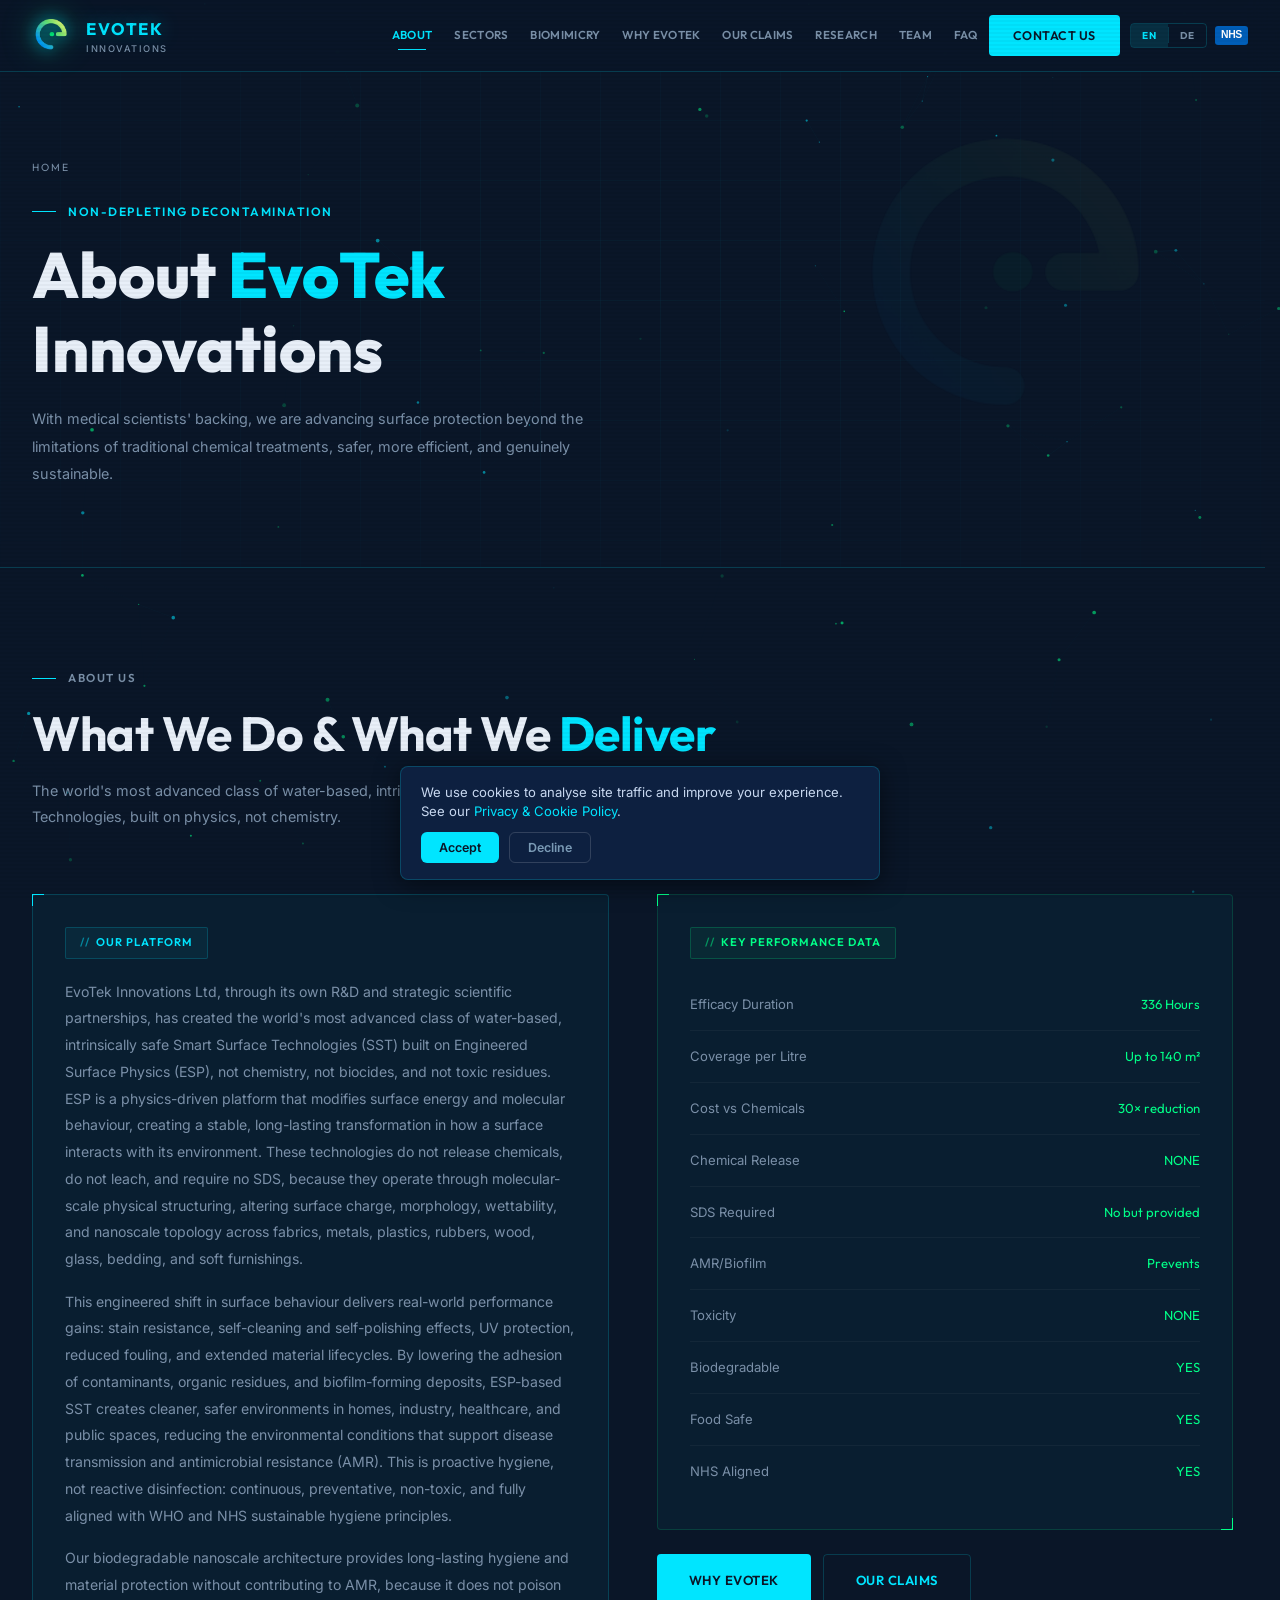
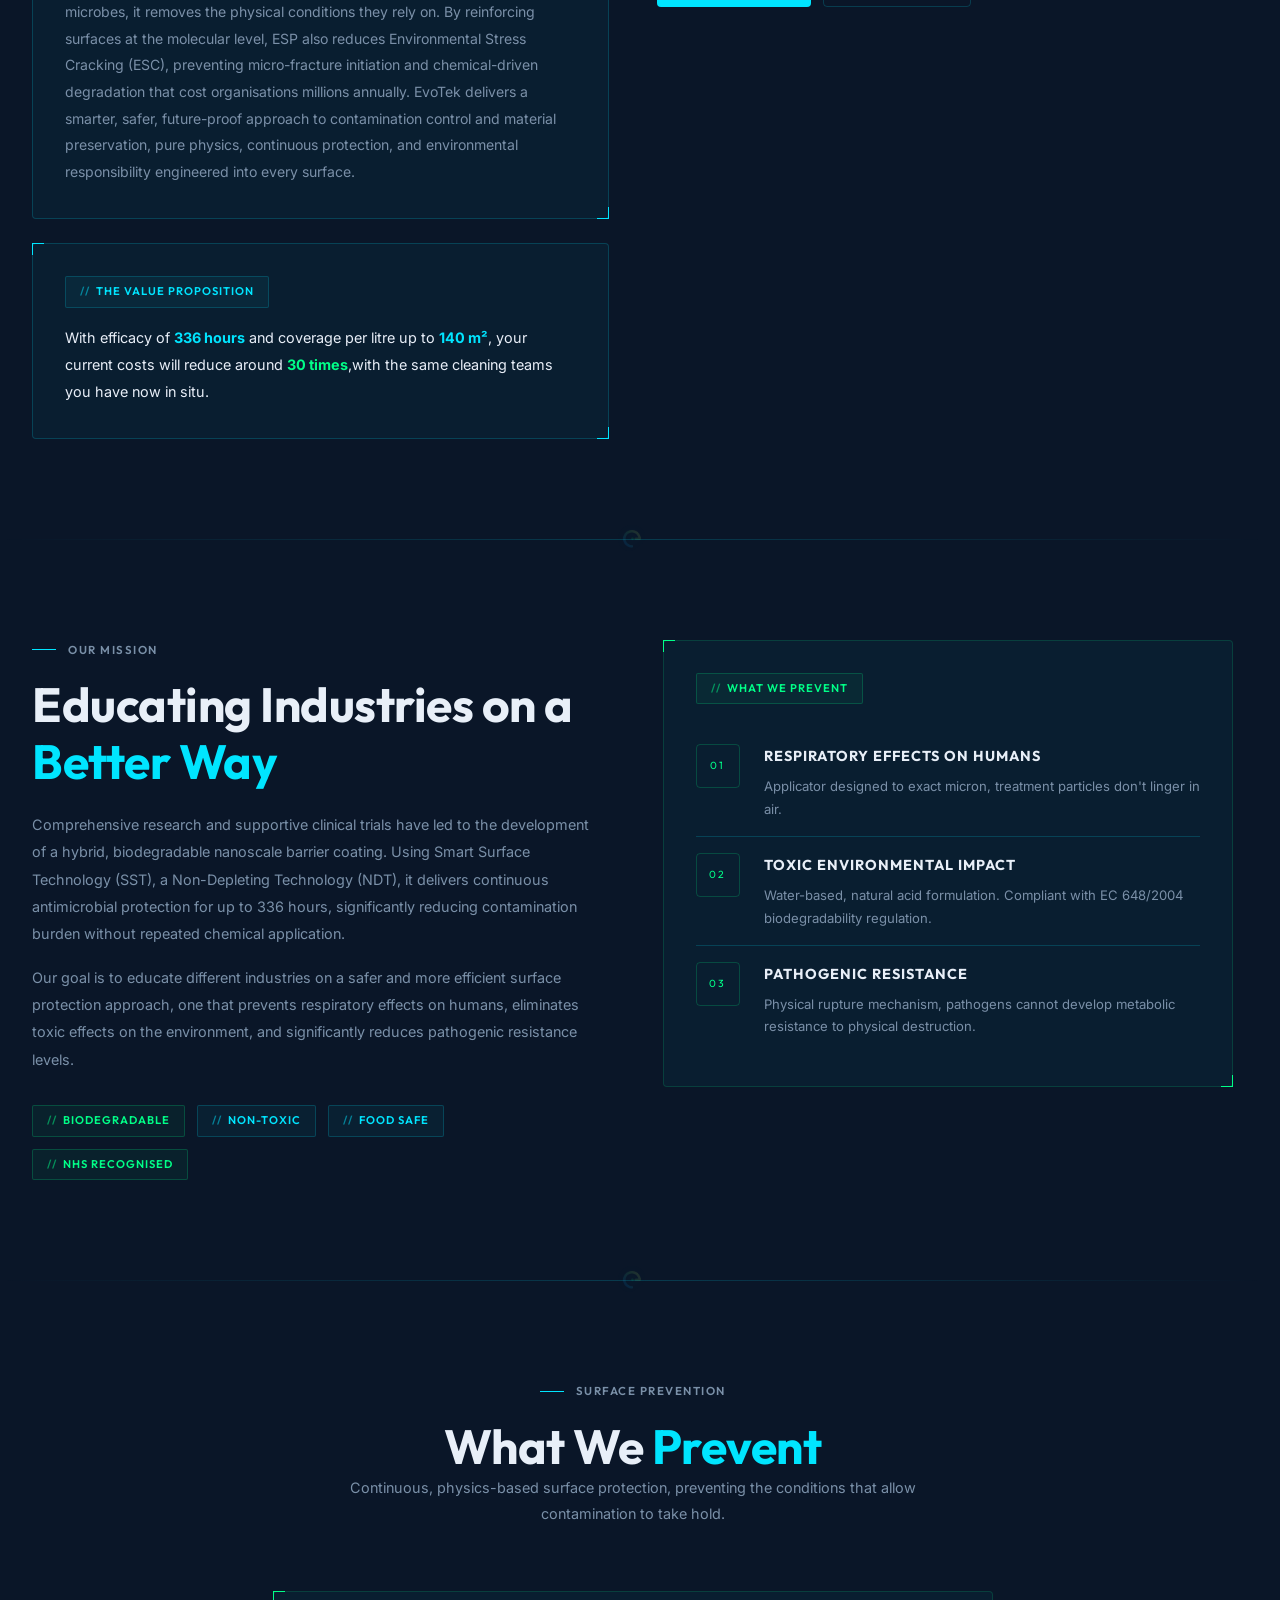
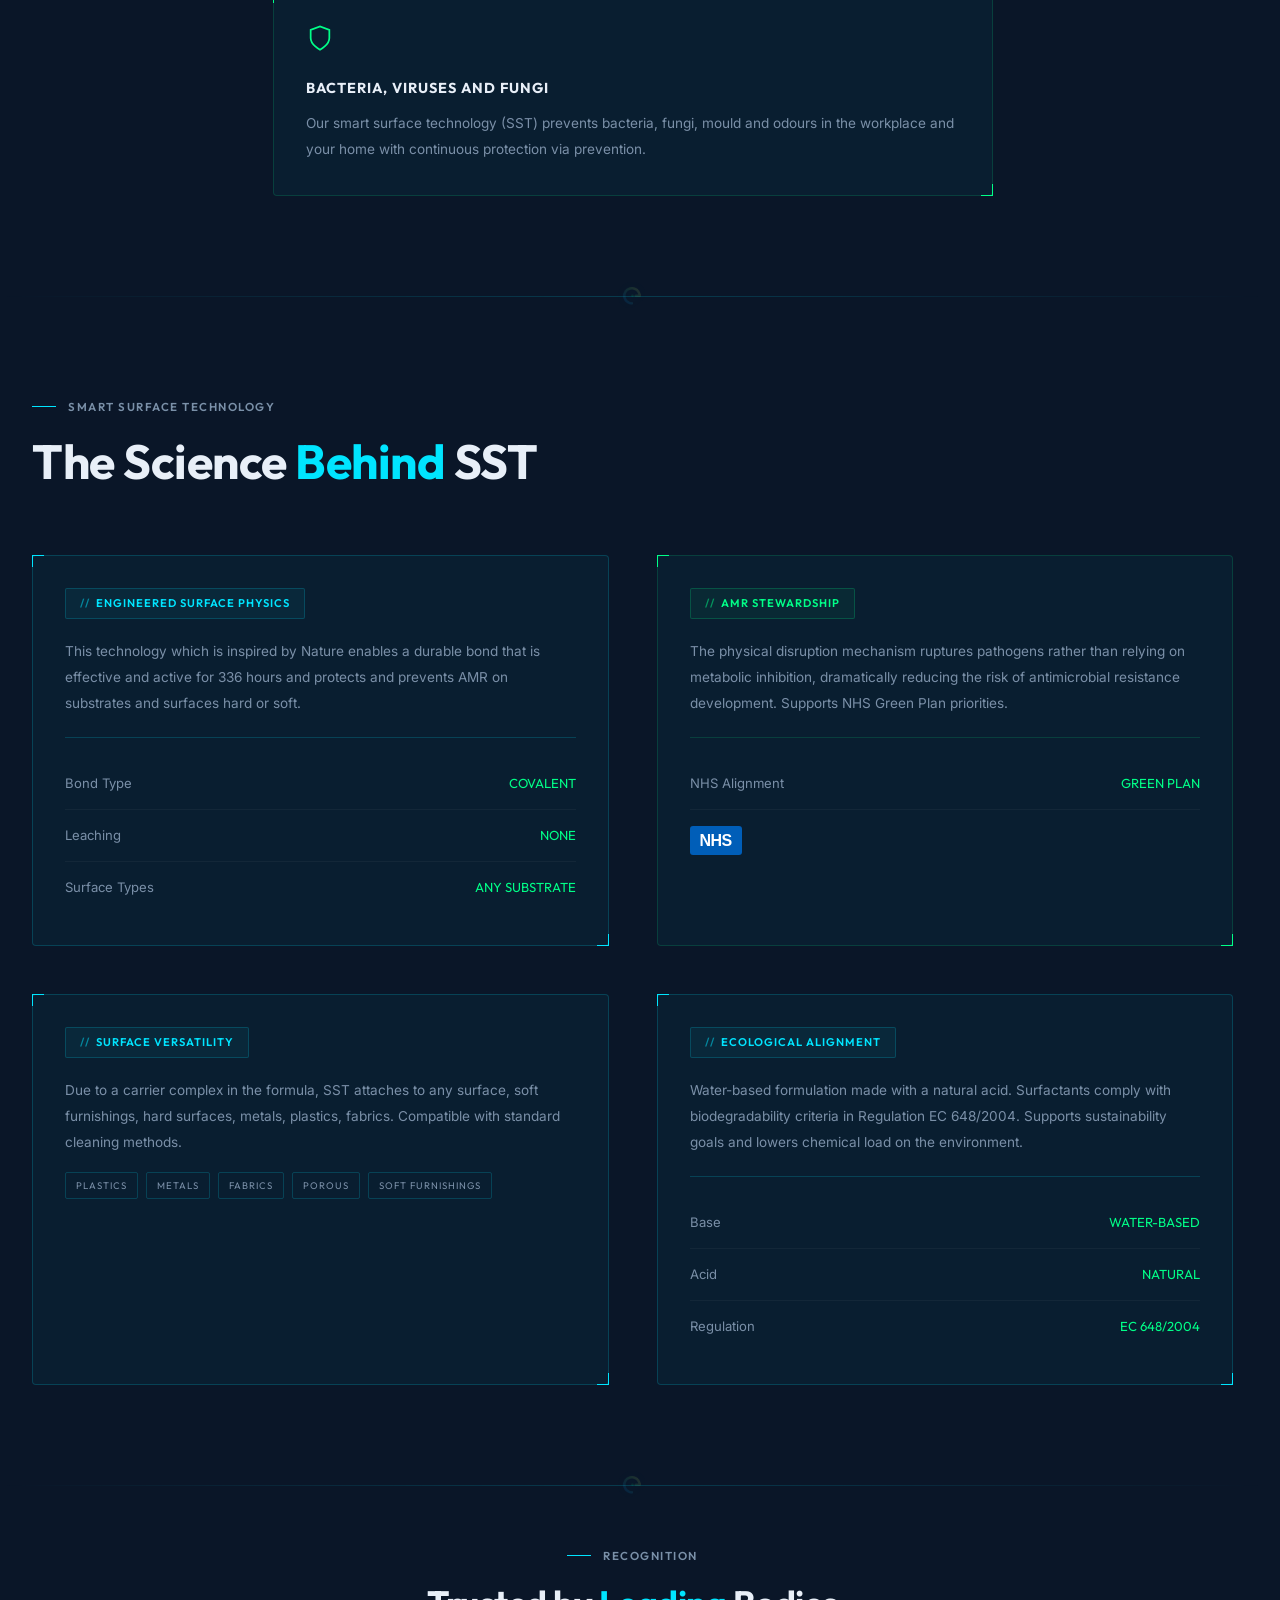
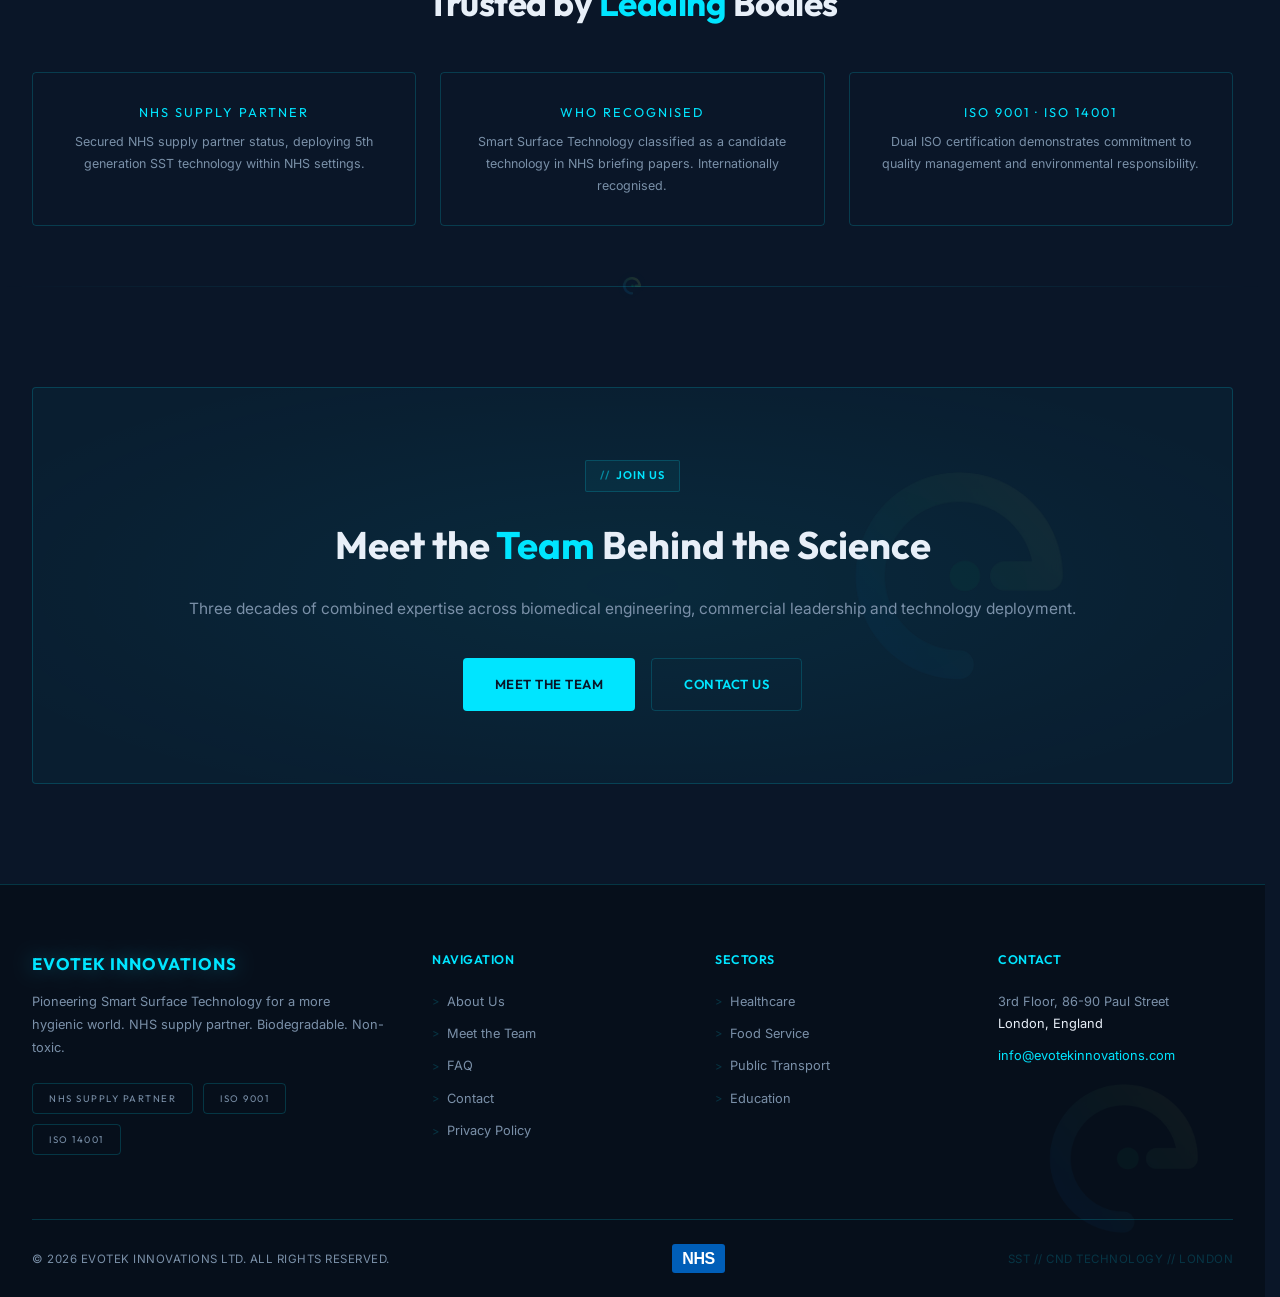
==== about.html @ d338be7d "seo: update all canonical and hreflang URLs from .co.uk to .com" ====
﻿<!DOCTYPE html>
<html lang="en">
<head>
  <meta charset="UTF-8"/>
  <meta name="viewport" content="width=device-width, initial-scale=1.0"/>
  <title>About | EvoTek Innovations | Smart Surface Technology</title>
  <meta name="description" content="Learn how EvoTek Innovations is advancing surface protection beyond conventional chemical treatments with biodegradable nanoscale barrier coatings and Smart Surface Technology."/>
  <link rel="stylesheet" href="css/style.css"/>
  <link rel="canonical" href="https://www.evotekinnovations.com/about.html"/>
  <meta property="og:type" content="website"/>
  <meta property="og:site_name" content="EvoTek Innovations"/>
  <meta property="og:title" content="About | EvoTek Innovations | Smart Surface Technology"/>
  <meta property="og:description" content="EvoTek Innovations advances surface protection with biodegradable nanoscale barrier coatings. Smart Surface Technology trusted by NHS. Based in London."/>
  <meta property="og:url" content="https://www.evotekinnovations.com/about.html"/>
  <meta property="og:image" content="https://www.evotekinnovations.com/images/EVO2.png"/>
  <meta name="twitter:card" content="summary_large_image"/>
  <meta name="twitter:title" content="About | EvoTek Innovations | Smart Surface Technology"/>
  <meta name="twitter:description" content="EvoTek Innovations advances surface protection with biodegradable nanoscale barrier coatings. Smart Surface Technology trusted by NHS. Based in London."/>
  <meta name="twitter:image" content="https://www.evotekinnovations.com/images/EVO2.png"/>
  <link rel="alternate" hreflang="en" href="https://www.evotekinnovations.com/about.html"/>
  <link rel="alternate" hreflang="de" href="https://www.evotekinnovations.com/about.html?lang=de"/>
  <link rel="alternate" hreflang="x-default" href="https://www.evotekinnovations.com/about.html"/>
</head>
<body>

<nav aria-label="Main navigation">
  <div class="nav-inner">
    <a href="index.html" class="nav-logo">
      <img src="images/EVO2.png" alt="EvoTek Logo" class="nav-logo-img"/>
      <div>
        <span class="nav-logo-name">EVOTEK</span>
        <span class="nav-logo-sub">INNOVATIONS</span>
      </div>
    </a>
    <div class="nav-links">
      <a href="about.html" class="nav-link" data-i18n="nav.about">ABOUT</a>
      <a href="sectors.html" class="nav-link" data-i18n="nav.sectors">SECTORS</a>
      <a href="biomimicry.html" class="nav-link" data-i18n="nav.biomimicry">BIOMIMICRY</a>
      <a href="why-evotek.html" class="nav-link" data-i18n="nav.why">WHY EVOTEK</a>
      <a href="claims.html" class="nav-link" data-i18n="nav.claims">OUR CLAIMS</a>
      <a href="research.html" class="nav-link">RESEARCH</a>
      <a href="team.html" class="nav-link" data-i18n="nav.team">TEAM</a>
      <a href="faq.html" class="nav-link" data-i18n="nav.faq">FAQ</a>
      <a href="contact.html" class="nav-cta" data-i18n="nav.contact">CONTACT US</a>
      <div class="lang-switcher" id="lang-switcher">
        <button class="lang-btn active" onclick="setLang('en')" id="btn-en">EN</button>
        <div class="lang-divider"></div>
        <button class="lang-btn" onclick="setLang('de')" id="btn-de">DE</button>
      </div>
            <a href="https://www.england.nhs.uk/" target="_blank" rel="noopener" class="nhs-logo nhs-logo--nav" title="NHS Supply Partner">NHS</a>
    </div>
    <button class="hamburger" id="hamburger" aria-label="Open menu" aria-expanded="false">
      <span></span><span></span><span></span>
    </button>
  </div>
</nav>
<div id="mobile-nav">
  <a href="about.html" data-i18n="nav.about">ABOUT</a>
  <a href="sectors.html" data-i18n="nav.sectors">SECTORS</a>
  <a href="biomimicry.html" data-i18n="nav.biomimicry">BIOMIMICRY</a>
  <a href="why-evotek.html" data-i18n="nav.why">WHY EVOTEK</a>
  <a href="claims.html" data-i18n="nav.claims">OUR CLAIMS</a>
  <a href="research.html">RESEARCH</a>
  <a href="team.html" data-i18n="nav.team.mob">MEET THE TEAM</a>
  <a href="faq.html" data-i18n="nav.faq">FAQ</a>
  <a href="contact.html" class="nav-cta" data-i18n="nav.contact">CONTACT US</a>
  <div class="lang-switcher" style="margin:16px auto 0;justify-content:center;">
    <button class="lang-btn active" onclick="setLang('en')" id="mob-btn-en">EN</button>
    <div class="lang-divider"></div>
    <button class="lang-btn" onclick="setLang('de')" id="mob-btn-de">DE</button>
  </div>
</div>

<!-- PAGE HERO -->
<header class="page-hero">
  <div class="logo-watermark page-hero-watermark"></div>
  <div class="hero-grid-bg"></div>
  <div class="container">
    <a href="index.html" data-i18n="nav.home" style="display:inline-flex;align-items:center;gap:8px;font-family:var(--font-head);font-size:0.65rem;letter-spacing:2px;color:var(--muted);margin-bottom:24px;transition:color 0.2s;" onmouseover="this.style.color='var(--cyan)'" onmouseout="this.style.color='var(--muted)'">
      <svg width="14" height="14" viewBox="0 0 24 24" fill="none" stroke="currentColor" stroke-width="2" stroke-linecap="round" aria-hidden="true"><line x1="19" y1="12" x2="5" y2="12"/><polyline points="12 19 5 12 12 5"/></svg>
      HOME
    </a>
    <div class="page-hero-label" data-i18n="about.hero.label">NON-DEPLETING DECONTAMINATION</div>
    <h1 data-i18n-html="about.hero.h1">About <span class="accent">EvoTek</span><br>Innovations</h1>
    <p class="page-hero-sub" data-i18n="about.hero.sub">With medical scientists' backing, we are advancing surface protection beyond the limitations of traditional chemical treatments — safer, more efficient, and genuinely sustainable.</p>
  </div>
</header>

<!-- WHAT WE DO & WHAT WE DELIVER -->
<section class="section">
  <div class="container">
    <div class="section-header reveal" style="max-width:800px;">
      <div class="section-label" data-i18n="about.sec1.label">ABOUT US</div>
      <h2 class="section-title" data-i18n-html="about.sec1.title">What We Do &amp; What We <span class="accent">Deliver</span></h2>
      <p class="section-sub" data-i18n="about.sec1.sub">The world's most advanced class of water-based, intrinsically safe Smart Surface Technologies — built on physics, not chemistry.</p>
    </div>
    <div class="grid-2" style="gap:48px;align-items:start;">
      <div>
        <div class="hud-card reveal" style="margin-bottom:24px;">
          <div class="chip" style="margin-bottom:20px;" data-i18n="about.platform.chip">OUR PLATFORM</div>
          <p style="font-size:0.88rem;color:var(--muted);line-height:1.9;margin-bottom:16px;" data-i18n="about.platform.p1">EvoTek Innovations Ltd, through its own R&amp;D and strategic scientific partnerships, has created the world's most advanced class of water-based, intrinsically safe Smart Surface Technologies (SST) built on Engineered Surface Physics (ESP) — not chemistry, not biocides, and not toxic residues. ESP is a physics-driven platform that modifies surface energy and molecular behaviour, creating a stable, long-lasting transformation in how a surface interacts with its environment. These technologies do not release chemicals, do not leach, and require no SDS, because they operate through molecular-scale physical structuring, altering surface charge, morphology, wettability, and nanoscale topology across fabrics, metals, plastics, rubbers, wood, glass, bedding, and soft furnishings.</p>
          <p style="font-size:0.88rem;color:var(--muted);line-height:1.9;margin-bottom:16px;" data-i18n="about.platform.p2">This engineered shift in surface behaviour delivers real-world performance gains: stain resistance, self-cleaning and self-polishing effects, UV protection, reduced fouling, and extended material lifecycles. By lowering the adhesion of contaminants, organic residues, and biofilm-forming deposits, ESP-based SST creates cleaner, safer environments in homes, industry, healthcare, and public spaces — reducing the environmental conditions that support disease transmission and antimicrobial resistance (AMR). This is proactive hygiene, not reactive disinfection: continuous, preventative, non-toxic, and fully aligned with WHO and NHS sustainable hygiene principles.</p>
          <p style="font-size:0.88rem;color:var(--muted);line-height:1.9;" data-i18n="about.platform.p3">Our biodegradable nanoscale architecture provides long-lasting hygiene and material protection without contributing to AMR, because it does not poison microbes — it removes the physical conditions they rely on. By reinforcing surfaces at the molecular level, ESP also reduces Environmental Stress Cracking (ESC), preventing micro-fracture initiation and chemical-driven degradation that cost organisations millions annually. EvoTek delivers a smarter, safer, future-proof approach to contamination control and material preservation — pure physics, continuous protection, and environmental responsibility engineered into every surface.</p>
        </div>
        <div class="hud-card reveal" style="background:rgba(0,229,255,0.04);">
          <div class="chip" style="margin-bottom:16px;" data-i18n="about.value.chip">THE VALUE PROPOSITION</div>
          <p style="font-size:0.9rem;color:var(--text);line-height:1.9;" data-i18n-html="about.value.p">With efficacy of <strong style="color:var(--cyan)">336 hours</strong> and coverage per litre up to <strong style="color:var(--cyan)">140 m²</strong>, your current costs will reduce around <strong style="color:var(--green)">30 times</strong> — with the same cleaning teams you have now in situ.</p>
        </div>
      </div>
      <div class="reveal" style="transition-delay:120ms;">
        <div class="hud-card hud-card-green">
          <div class="chip chip-green" style="margin-bottom:20px;" data-i18n="about.kpd.chip">KEY PERFORMANCE DATA</div>
          <div class="data-row"><span class="data-key" data-i18n="about.kpd.dur.k">Efficacy Duration</span><span class="data-val">336 Hours</span></div>
          <div class="data-row"><span class="data-key" data-i18n="about.kpd.cov.k">Coverage per Litre</span><span class="data-val">Up to 140 m²</span></div>
          <div class="data-row"><span class="data-key" data-i18n="about.kpd.cost.k">Cost vs Chemicals</span><span class="data-val">30× reduction</span></div>
          <div class="data-row"><span class="data-key" data-i18n="about.kpd.chrel.k">Chemical Release</span><span class="data-val" style="color:var(--green)" data-i18n="about.kpd.none">NONE</span></div>
          <div class="data-row"><span class="data-key" data-i18n="about.kpd.sds.k">SDS Required</span><span class="data-val" style="color:var(--green)" data-i18n="about.kpd.no">NO</span></div>
          <div class="data-row"><span class="data-key" data-i18n="about.kpd.amr.k">AMR/Biofilm</span><span class="data-val" style="color:var(--green)" data-i18n="about.kpd.zero">Prevents</span></div>
          <div class="data-row"><span class="data-key" data-i18n="about.kpd.tox.k">Toxicity</span><span class="data-val" style="color:var(--green)" data-i18n="about.kpd.none2">NONE</span></div>
          <div class="data-row"><span class="data-key" data-i18n="about.kpd.bio.k">Biodegradable</span><span class="data-val" style="color:var(--green)" data-i18n="about.kpd.yes">YES</span></div>
          <div class="data-row"><span class="data-key" data-i18n="about.kpd.food.k">Food Safe</span><span class="data-val" style="color:var(--green)" data-i18n="about.kpd.yes2">YES</span></div>
          <div class="data-row"><span class="data-key" data-i18n="about.kpd.nhs.k">NHS Aligned</span><span class="data-val" style="color:var(--green)" data-i18n="about.kpd.yes3">YES</span></div>
        </div>
        <div style="display:flex;gap:12px;flex-wrap:wrap;margin-top:24px;">
          <a href="why-evotek.html" class="btn-primary" data-i18n="about.btn.why">WHY EVOTEK</a>
          <a href="claims.html" class="btn-ghost" data-i18n="about.btn.claims">OUR CLAIMS</a>
        </div>
      </div>
    </div>
  </div>
</section>

<div class="sep"></div>

<!-- MISSION -->
<section class="section">
  <div class="container">
    <div class="grid-2" style="gap:60px;align-items:start;">
      <div class="reveal">
        <div class="section-label" data-i18n="about.sec2.label">OUR MISSION</div>
        <h2 class="section-title" data-i18n-html="about.sec2.title">Educating Industries on a <span class="accent">Better Way</span></h2>
        <p style="font-size:0.9rem;color:var(--muted);line-height:1.9;margin-top:20px;" data-i18n="about.mission.p1">Comprehensive research and supportive clinical trials have led to the development of a hybrid, biodegradable nanoscale barrier coating. Using Smart Surface Technology (SST) — a Non-Depleting Technology (NDT) — it delivers continuous antimicrobial protection for up to 336 hours, significantly reducing contamination burden without repeated chemical application.</p>
        <p style="font-size:0.9rem;color:var(--muted);line-height:1.9;margin-top:16px;" data-i18n="about.mission.p2">Our goal is to educate different industries on a safer and more efficient surface protection approach — one that prevents respiratory effects on humans, eliminates toxic effects on the environment, and significantly reduces pathogenic resistance levels.</p>
        <div style="display:flex;gap:12px;flex-wrap:wrap;margin-top:32px;">
          <span class="chip chip-green" data-i18n="about.chip.biodeg">BIODEGRADABLE</span>
          <span class="chip" data-i18n="about.chip.nontox">NON-TOXIC</span>
          <span class="chip" data-i18n="about.chip.foodsafe">FOOD SAFE</span>
          <span class="chip chip-green" data-i18n="about.chip.nhs">NHS RECOGNISED</span>
        </div>
      </div>
      <div class="reveal" style="transition-delay:120ms">
        <div class="hud-card hud-card-green">
          <div class="chip chip-green" style="margin-bottom:24px;" data-i18n="about.prevent.chip">WHAT WE PREVENT</div>
          <div class="step-line" style="padding:16px 0;">
            <div class="step-num" style="border-color:rgba(0,255,136,0.2);color:var(--green);">01</div>
            <div class="step-content">
              <h3 data-i18n="about.prevent.s1.h">RESPIRATORY EFFECTS ON HUMANS</h3>
              <p data-i18n="about.prevent.s1.p">Applicator designed to exact micron — treatment particles don't linger in air.</p>
            </div>
          </div>
          <div class="step-line" style="padding:16px 0;">
            <div class="step-num" style="border-color:rgba(0,255,136,0.2);color:var(--green);">02</div>
            <div class="step-content">
              <h3 data-i18n="about.prevent.s2.h">TOXIC ENVIRONMENTAL IMPACT</h3>
              <p data-i18n="about.prevent.s2.p">Water-based, natural acid formulation. Compliant with EC 648/2004 biodegradability regulation.</p>
            </div>
          </div>
          <div class="step-line" style="padding:16px 0;border-bottom:none;">
            <div class="step-num" style="border-color:rgba(0,255,136,0.2);color:var(--green);">03</div>
            <div class="step-content">
              <h3 data-i18n="about.prevent.s3.h">PATHOGENIC RESISTANCE</h3>
              <p data-i18n="about.prevent.s3.p">Physical rupture mechanism — pathogens cannot develop metabolic resistance to physical destruction.</p>
            </div>
          </div>
        </div>
      </div>
    </div>
  </div>
</section>

<div class="sep"></div>

<!-- TARGET PATHOGENS -->
<section class="section">
  <div class="container">
    <div class="section-header reveal" style="text-align:center;max-width:600px;margin:0 auto 64px;">
      <div class="section-label" style="justify-content:center;" data-i18n="about.sec3.label">SURFACE PREVENTION</div>
      <h2 class="section-title" data-i18n-html="about.sec3.title">What We <span class="accent">Prevent</span></h2>
      <p class="section-sub" style="margin:0 auto;" data-i18n="about.sec3.sub">Continuous, physics-based surface protection — preventing the conditions that allow contamination to take hold.</p>
    </div>
    <div style="max-width:720px;margin:0 auto;">
      <div class="hud-card hud-card-green reveal">
        <svg width="28" height="28" viewBox="0 0 24 24" fill="none" stroke="var(--green)" stroke-width="1.5" stroke-linecap="round" aria-hidden="true" style="margin-bottom:16px;"><path d="M12 22s8-4 8-10V5l-8-3-8 3v7c0 6 8 10 8 10z"/></svg>
        <h3 style="font-family:var(--font-head);font-size:0.9rem;letter-spacing:1px;color:var(--text);margin-bottom:10px;">BACTERIA, VIRUSES AND FUNGI</h3>
        <p style="font-size:0.85rem;color:var(--muted);line-height:1.9;">Our smart surface technology (SST) prevents bacteria, fungi, mould and odours in the workplace and your home with continuous protection via prevention.</p>
      </div>
    </div>
  </div>
</section>

<div class="sep"></div>

<!-- TECHNOLOGY DETAIL -->
<section class="section">
  <div class="container">
    <div class="section-header reveal">
      <div class="section-label" data-i18n="about.sec4.label">SMART SURFACE TECHNOLOGY</div>
      <h2 class="section-title" data-i18n-html="about.sec4.title">The Science <span class="accent">Behind</span> SST</h2>
    </div>
    <div class="grid-2" style="gap:48px;">
      <div class="hud-card reveal">
        <div class="chip" style="margin-bottom:20px;" data-i18n="about.organo.chip">ENGINEERED SURFACE PHYSICS</div>
        <p style="font-size:0.85rem;color:var(--muted);line-height:1.9;" data-i18n="about.organo.p">This technology which is inspired by Nature enables a durable bond that is effective and active for 336 hours and protects and prevents AMR on substrates and surfaces hard or soft.</p>
        <div style="margin-top:20px;padding-top:20px;border-top:1px solid var(--border);">
          <div class="data-row"><span class="data-key" data-i18n="about.organo.bond.k">Bond Type</span><span class="data-val" data-i18n="about.organo.bond.v">COVALENT</span></div>
          <div class="data-row"><span class="data-key" data-i18n="about.organo.leach.k">Leaching</span><span class="data-val" data-i18n="about.organo.leach.v">NONE</span></div>
          <div class="data-row"><span class="data-key" data-i18n="about.organo.surf.k">Surface Types</span><span class="data-val" data-i18n="about.organo.surf.v">ANY SUBSTRATE</span></div>
        </div>
      </div>
      <div class="hud-card hud-card-green reveal" style="transition-delay:80ms">
        <div class="chip chip-green" style="margin-bottom:20px;" data-i18n="about.amr.chip">AMR STEWARDSHIP</div>
        <p style="font-size:0.85rem;color:var(--muted);line-height:1.9;" data-i18n="about.amr.p">The physical disruption mechanism ruptures pathogens rather than relying on metabolic inhibition — dramatically reducing the risk of antimicrobial resistance development. Supports NHS Green Plan priorities.</p>
        <div style="margin-top:20px;padding-top:20px;border-top:1px solid rgba(0,255,136,0.15);">
          <div class="data-row"><span class="data-key" data-i18n="about.amr.nhs.k">NHS Alignment</span><span class="data-val" style="color:var(--green)" data-i18n="about.amr.nhs.v">GREEN PLAN</span></div>
          <div style="margin-top:16px;">
            <a href="https://www.england.nhs.uk/" target="_blank" rel="noopener" class="nhs-logo" title="NHS Supply Partner">NHS</a>
          </div>
        </div>
      </div>
      <div class="hud-card reveal" style="transition-delay:160ms">
        <div class="chip" style="margin-bottom:20px;" data-i18n="about.versit.chip">SURFACE VERSATILITY</div>
        <p style="font-size:0.85rem;color:var(--muted);line-height:1.9;" data-i18n="about.versit.p">Due to a carrier complex in the formula, SST attaches to any surface — soft furnishings, hard surfaces, metals, plastics, fabrics. Compatible with standard cleaning methods.</p>
        <div style="display:flex;flex-wrap:wrap;gap:8px;margin-top:16px;">
          <span style="font-family:var(--font-head);font-size:0.6rem;letter-spacing:1px;color:var(--muted);border:1px solid var(--border);padding:4px 10px;border-radius:2px;" data-i18n="about.versit.t1">PLASTICS</span>
          <span style="font-family:var(--font-head);font-size:0.6rem;letter-spacing:1px;color:var(--muted);border:1px solid var(--border);padding:4px 10px;border-radius:2px;" data-i18n="about.versit.t2">METALS</span>
          <span style="font-family:var(--font-head);font-size:0.6rem;letter-spacing:1px;color:var(--muted);border:1px solid var(--border);padding:4px 10px;border-radius:2px;" data-i18n="about.versit.t3">FABRICS</span>
          <span style="font-family:var(--font-head);font-size:0.6rem;letter-spacing:1px;color:var(--muted);border:1px solid var(--border);padding:4px 10px;border-radius:2px;" data-i18n="about.versit.t4">POROUS</span>
          <span style="font-family:var(--font-head);font-size:0.6rem;letter-spacing:1px;color:var(--muted);border:1px solid var(--border);padding:4px 10px;border-radius:2px;" data-i18n="about.versit.t5">SOFT FURNISHINGS</span>
        </div>
      </div>
      <div class="hud-card reveal" style="transition-delay:240ms">
        <div class="chip" style="margin-bottom:20px;" data-i18n="about.eco.chip">ECOLOGICAL ALIGNMENT</div>
        <p style="font-size:0.85rem;color:var(--muted);line-height:1.9;" data-i18n="about.eco.p">Water-based formulation made with a natural acid. Surfactants comply with biodegradability criteria in Regulation EC 648/2004. Supports sustainability goals and lowers chemical load on the environment.</p>
        <div style="margin-top:20px;padding-top:20px;border-top:1px solid var(--border);">
          <div class="data-row"><span class="data-key" data-i18n="about.eco.base.k">Base</span><span class="data-val" data-i18n="about.eco.base.v">WATER-BASED</span></div>
          <div class="data-row"><span class="data-key" data-i18n="about.eco.acid.k">Acid</span><span class="data-val" data-i18n="about.eco.acid.v">NATURAL</span></div>
          <div class="data-row"><span class="data-key" data-i18n="about.eco.reg.k">Regulation</span><span class="data-val">EC 648/2004</span></div>
        </div>
      </div>
    </div>
  </div>
</section>

<div class="sep"></div>

<!-- ACCREDITATIONS -->
<section class="section-sm">
  <div class="container">
    <div class="section-header reveal" style="text-align:center;max-width:500px;margin:0 auto 48px;">
      <div class="section-label" style="justify-content:center;" data-i18n="about.sec5.label">RECOGNITION</div>
      <h2 class="section-title" style="font-size:clamp(1.4rem,3vw,2.2rem);" data-i18n-html="about.sec5.title">Trusted by <span class="accent">Leading</span> Bodies</h2>
    </div>
    <div class="accred-grid reveal">
      <div class="accred-item">
        <div class="accred-title" data-i18n="about.accred1.title">NHS SUPPLY PARTNER</div>
        <p class="accred-desc" data-i18n="about.accred1.desc">Secured NHS supply partner status — deploying 5th generation SST technology within NHS settings.</p>
      </div>
      <div class="accred-item">
        <div class="accred-title" data-i18n="about.accred2.title">WHO RECOGNISED</div>
        <p class="accred-desc" data-i18n="about.accred2.desc">Smart Surface Technology classified as a candidate technology in NHS briefing papers. Internationally recognised.</p>
      </div>
      <div class="accred-item">
        <div class="accred-title">ISO 9001 · ISO 14001</div>
        <p class="accred-desc" data-i18n="about.accred3.desc">Dual ISO certification demonstrates commitment to quality management and environmental responsibility.</p>
      </div>
    </div>
  </div>
</section>

<div class="sep"></div>

<!-- CTA -->
<section class="section">
  <div class="container">
    <div class="cta-banner reveal">
      <div class="logo-watermark cta-logo-watermark"></div>
      <div class="chip" style="margin:0 auto 20px;" data-i18n="about.cta.chip">JOIN US</div>
      <h2 data-i18n-html="about.cta.title">Meet the <span style="color:var(--cyan)">Team</span> Behind the Science</h2>
      <p data-i18n="about.cta.sub">Three decades of combined expertise across biomedical engineering, commercial leadership and technology deployment.</p>
      <div class="btns">
        <a href="team.html" class="btn-primary" data-i18n="about.cta.btn1">MEET THE TEAM</a>
        <a href="contact.html" class="btn-ghost" data-i18n="about.cta.btn2">CONTACT US</a>
      </div>
    </div>
  </div>
</section>

<!-- FOOTER -->
<footer style="position:relative;overflow:hidden;">
  <div class="logo-watermark footer-logo-watermark"></div>
  <div class="container">
    <div class="footer-top">
      <div>
        <div class="footer-brand-name">EVOTEK INNOVATIONS</div>
        <p class="footer-brand-desc" data-i18n="foot.desc">Pioneering Smart Surface Technology for a more hygienic world. NHS supply partner. Biodegradable. Non-toxic.</p>
        <div style="display:flex;gap:10px;flex-wrap:wrap;">
          <span class="accred-badge">NHS SUPPLY PARTNER</span>
          <span class="accred-badge">ISO 9001</span>
          <span class="accred-badge">ISO 14001</span>
        </div>
      </div>
      <div>
        <div class="footer-heading" data-i18n="foot.nav.h">NAVIGATION</div>
        <ul class="footer-links">
          <li><a href="about.html" data-i18n="foot.nav.1">About Us</a></li>
          <li><a href="team.html" data-i18n="foot.nav.2">Meet the Team</a></li>
          <li><a href="faq.html" data-i18n="foot.nav.3">FAQ</a></li>
          <li><a href="contact.html" data-i18n="foot.nav.4">Contact</a></li>
          <li><a href="privacy.html">Privacy Policy</a></li>
        </ul>
      </div>
      <div>
        <div class="footer-heading" data-i18n="foot.sec.h">SECTORS</div>
        <ul class="footer-links">
          <li><a href="sectors.html" data-i18n="foot.sec.1">Healthcare</a></li>
          <li><a href="sectors.html" data-i18n="foot.sec.2">Food Service</a></li>
          <li><a href="sectors.html" data-i18n="foot.sec.3">Public Transport</a></li>
          <li><a href="sectors.html" data-i18n="foot.sec.4">Education</a></li>
        </ul>
      </div>
      <div>
        <div class="footer-heading" data-i18n="foot.con.h">CONTACT</div>
        <div class="footer-contact-item">3rd Floor, 86-90 Paul Street<br><span>London, England</span></div>
        <div class="footer-contact-item"><a href="mailto:info@evotekinnovations.com" style="color:var(--cyan)">info@evotekinnovations.com</a></div>
      </div>
    </div>
    <div class="footer-bottom">
      <span data-i18n="foot.copy">© 2026 EVOTEK INNOVATIONS LTD. ALL RIGHTS RESERVED.</span>
      <a href="https://www.england.nhs.uk/" target="_blank" rel="noopener" class="nhs-logo" title="NHS Supply Partner">NHS</a>
      <span style="color:var(--border)">SST // CND TECHNOLOGY // LONDON</span>
    </div>
  </div>
</footer>

<script src="js/lang.js"></script>
<script src="js/main.js"></script>
<script src="js/cookies.js"></script>
</body>
</html>
---- css/style.css ----
/* ============================================================
   EVOTEK INNOVATIONS — Futuristic Design System
   ============================================================ */

@import url('https://fonts.googleapis.com/css2?family=Inter:wght@400;500;600;700&family=Outfit:wght@500;600;700;800&family=Share+Tech+Mono&display=swap');

/* ── Variables ────────────────────────────────────────────── */
:root {
  --bg:         #0A1628;
  --surface:    #0D2040;
  --surface-2:  #122A50;
  --cyan:       #00E5FF;
  --green:      #00FF88;
  --purple:     #7C3AED;
  --red:        #FF3864;
  --text:       #E8EFF8;
  --muted:      #7A90A8;
  --border:     rgba(0, 229, 255, 0.18);
  --glow-cyan:  0 0 20px rgba(0, 229, 255, 0.4);
  --glow-green: 0 0 20px rgba(0, 255, 136, 0.4);
  --card-bg:    rgba(0, 229, 255, 0.04);
  --font-head:  'Outfit', sans-serif;
  --font-body:  'Inter', sans-serif;
  --font-mono:  'Share Tech Mono', monospace;
  --radius:     4px;
  --nav-h:      72px;
}

/* ── Reset ────────────────────────────────────────────────── */
*, *::before, *::after { box-sizing: border-box; margin: 0; padding: 0; }
html { overflow-x: hidden; scroll-behavior: smooth; scrollbar-gutter: stable; }
body {
  background: var(--bg);
  color: var(--text);
  font-family: var(--font-body);
  font-size: 15.5px;
  font-weight: 400;
  line-height: 1.75;
  overflow-x: hidden;
}
img { max-width: 100%; display: block; }
a { color: inherit; text-decoration: none; }
ul { list-style: none; }
button { cursor: pointer; font-family: inherit; border: none; background: none; }

/* ── Scan Lines Overlay ───────────────────────────────────── */
body::before {
  content: '';
  position: fixed;
  inset: 0;
  background: repeating-linear-gradient(
    0deg,
    transparent,
    transparent 2px,
    rgba(0,0,0,0.03) 2px,
    rgba(0,0,0,0.03) 4px
  );
  pointer-events: none;
  z-index: 9998;
}

/* ── Particle Canvas ──────────────────────────────────────── */
#particle-canvas {
  position: fixed;
  inset: 0;
  pointer-events: none;
  z-index: 0;
}

/* ── Scroll Progress ──────────────────────────────────────── */
#scroll-progress {
  position: fixed;
  top: 0; left: 0;
  height: 2px;
  background: linear-gradient(90deg, var(--cyan), var(--green));
  box-shadow: var(--glow-cyan);
  z-index: 9999;
  width: 0%;
  transition: width 0.1s linear;
}

/* ── NAV ──────────────────────────────────────────────────── */
nav {
  position: fixed;
  top: 0; left: 0; right: 0;
  height: var(--nav-h);
  z-index: 1000;
  background: rgba(10, 22, 40, 0.88);
  backdrop-filter: blur(16px);
  border-bottom: 1px solid var(--border);
  transition: border-color 0.3s;
}
nav.scrolled { border-bottom-color: rgba(0, 229, 255, 0.3); }

.nav-inner {
  max-width: 1280px;
  margin: 0 auto;
  padding: 0 32px;
  height: 100%;
  display: flex;
  align-items: center;
  justify-content: space-between;
}

.nav-logo {
  display: flex;
  align-items: center;
  gap: 12px;
}
.nav-logo-img {
  width: 42px;
  height: 42px;
  object-fit: contain;
  animation: logo-pulse 3s ease-in-out infinite;
  filter: drop-shadow(0 0 8px rgba(0, 229, 255, 0.7)) drop-shadow(0 0 16px rgba(0, 255, 136, 0.4));
}
@keyframes logo-pulse {
  0%, 100% {
    filter: drop-shadow(0 0 6px rgba(0,229,255,0.7)) drop-shadow(0 0 14px rgba(0,255,136,0.35));
    transform: scale(1);
  }
  50% {
    filter: drop-shadow(0 0 14px rgba(0,229,255,1)) drop-shadow(0 0 28px rgba(0,255,136,0.6));
    transform: scale(1.06);
  }
}
.nav-logo-name {
  font-family: var(--font-head);
  font-size: 1.05rem;
  font-weight: 700;
  letter-spacing: 1.5px;
  color: var(--cyan);
  text-shadow: var(--glow-cyan);
}
.nav-logo-sub {
  font-size: 0.58rem;
  font-weight: 500;
  color: var(--muted);
  letter-spacing: 1.5px;
  display: block;
  margin-top: -2px;
}

.nav-links {
  display: flex;
  align-items: center;
  gap: 2px;
}
.nav-link {
  font-family: var(--font-head);
  font-size: 0.72rem;
  font-weight: 600;
  letter-spacing: 0.3px;
  color: var(--muted);
  padding: 8px 10px;
  border-radius: var(--radius);
  transition: color 0.2s, background 0.2s;
  position: relative;
  white-space: nowrap;
  flex-shrink: 0;
}
.nav-link::after {
  content: '';
  position: absolute;
  bottom: 4px; left: 16px; right: 16px;
  height: 1px;
  background: var(--cyan);
  transform: scaleX(0);
  transition: transform 0.2s;
}
.nav-link:hover, .nav-link.active {
  color: var(--cyan);
}
.nav-link:hover::after, .nav-link.active::after {
  transform: scaleX(1);
}

.nav-cta {
  font-family: var(--font-head);
  font-size: 0.78rem;
  font-weight: 600;
  letter-spacing: 0.5px;
  color: var(--bg);
  background: var(--cyan);
  padding: 10px 24px;
  border-radius: var(--radius);
  transition: box-shadow 0.2s, transform 0.2s;
}
.nav-cta:hover {
  box-shadow: var(--glow-cyan);
  transform: translateY(-1px);
}

/* Language Switcher */
.lang-switcher {
  display: flex;
  align-items: center;
  border: 1px solid var(--border);
  border-radius: var(--radius);
  overflow: hidden;
  margin-left: 8px;
  flex-shrink: 0;
}
.lang-btn {
  font-family: var(--font-head);
  font-size: 0.62rem;
  font-weight: 700;
  letter-spacing: 1px;
  padding: 7px 11px;
  color: var(--muted);
  background: transparent;
  cursor: pointer;
  border: none;
  transition: color 0.2s, background 0.2s;
  line-height: 1;
}
.lang-btn.active {
  background: rgba(0,229,255,0.12);
  color: var(--cyan);
}
.lang-btn:hover:not(.active) { color: var(--text); }
.lang-divider {
  width: 1px;
  height: 16px;
  background: var(--border);
  flex-shrink: 0;
}

/* Hamburger */
.hamburger {
  display: none;
  flex-direction: column;
  gap: 5px;
  padding: 8px;
}
.hamburger span {
  display: block;
  width: 22px;
  height: 1.5px;
  background: var(--cyan);
  transition: transform 0.3s, opacity 0.3s;
}
.hamburger.open span:nth-child(1) { transform: rotate(45deg) translate(4.5px, 4.5px); }
.hamburger.open span:nth-child(2) { opacity: 0; }
.hamburger.open span:nth-child(3) { transform: rotate(-45deg) translate(4.5px, -4.5px); }

/* Mobile nav */
#mobile-nav {
  display: none;
  position: fixed;
  top: var(--nav-h);
  left: 0; right: 0;
  background: rgba(10, 22, 40, 0.97);
  border-bottom: 1px solid var(--border);
  padding: 24px 32px;
  flex-direction: column;
  gap: 4px;
  z-index: 999;
}
#mobile-nav.open { display: flex; }
#mobile-nav a {
  font-family: var(--font-head);
  letter-spacing: 2px;
  font-size: 0.8rem;
  color: var(--muted);
  padding: 12px 0;
  border-bottom: 1px solid rgba(255,255,255,0.04);
  transition: color 0.2s;
}
#mobile-nav a:hover { color: var(--cyan); }
#mobile-nav .nav-cta {
  margin-top: 16px;
  text-align: center;
  color: var(--bg);
}

/* ── LAYOUT ───────────────────────────────────────────────── */
.container {
  max-width: 1280px;
  margin: 0 auto;
  padding: 0 32px;
  position: relative;
  z-index: 1;
}
.section { padding: 100px 0; }
.section-sm { padding: 60px 0; }

/* ── HUD CARD ─────────────────────────────────────────────── */
.hud-card {
  background: var(--card-bg);
  border: 1px solid var(--border);
  border-radius: var(--radius);
  padding: 32px;
  position: relative;
  transition: border-color 0.3s, box-shadow 0.3s;
}
.hud-card::before,
.hud-card::after {
  content: '';
  position: absolute;
  width: 12px;
  height: 12px;
  border-color: var(--cyan);
  border-style: solid;
}
.hud-card::before { top: -1px; left: -1px; border-width: 1px 0 0 1px; }
.hud-card::after  { bottom: -1px; right: -1px; border-width: 0 1px 1px 0; }
.hud-card:hover {
  border-color: rgba(0, 229, 255, 0.4);
  box-shadow: 0 0 30px rgba(0, 229, 255, 0.08);
}

.hud-card-green {
  border-color: rgba(0, 255, 136, 0.15);
}
.hud-card-green::before,
.hud-card-green::after { border-color: var(--green); }
.hud-card-green:hover { border-color: rgba(0, 255, 136, 0.4); box-shadow: var(--glow-green); }

/* ── CHIP / BADGE ─────────────────────────────────────────── */
.chip {
  display: inline-flex;
  align-items: center;
  gap: 6px;
  font-family: var(--font-head);
  font-size: 0.7rem;
  font-weight: 600;
  letter-spacing: 1px;
  color: var(--cyan);
  border: 1px solid var(--border);
  padding: 5px 14px;
  border-radius: 2px;
  background: rgba(0, 229, 255, 0.05);
}
.chip-green { color: var(--green); border-color: rgba(0,255,136,0.2); background: rgba(0,255,136,0.05); }
.chip::before { content: '//'; opacity: 0.5; }

/* ── SECTION HEADER ───────────────────────────────────────── */
.section-header { margin-bottom: 64px; }
.section-label {
  font-family: var(--font-head);
  font-size: 0.72rem;
  font-weight: 600;
  letter-spacing: 1.5px;
  color: var(--muted);
  margin-bottom: 16px;
  display: flex;
  align-items: center;
  gap: 12px;
}
.section-label::before {
  content: '';
  width: 24px;
  height: 1px;
  background: var(--cyan);
}
.section-title {
  font-family: var(--font-head);
  font-size: clamp(1.8rem, 4vw, 3rem);
  font-weight: 700;
  line-height: 1.2;
  color: var(--text);
  letter-spacing: -0.5px;
}
.section-title .accent { color: var(--cyan); }
.section-title .accent-green { color: var(--green); }
.section-sub {
  font-size: 0.9rem;
  color: var(--muted);
  margin-top: 16px;
  max-width: 600px;
  line-height: 1.8;
}

/* ── GRID ─────────────────────────────────────────────────── */
.grid-2 { display: grid; grid-template-columns: 1fr 1fr; gap: 24px; }
.grid-3 { display: grid; grid-template-columns: repeat(3, 1fr); gap: 24px; }
.grid-4 { display: grid; grid-template-columns: repeat(4, 1fr); gap: 20px; }

/* ── BUTTONS ──────────────────────────────────────────────── */
.btn-primary {
  display: inline-flex;
  align-items: center;
  gap: 10px;
  font-family: var(--font-head);
  font-size: 0.82rem;
  font-weight: 600;
  letter-spacing: 0.5px;
  color: var(--bg);
  background: var(--cyan);
  padding: 14px 32px;
  border-radius: var(--radius);
  transition: box-shadow 0.2s, transform 0.2s;
  cursor: pointer;
}
.btn-primary:hover { box-shadow: var(--glow-cyan); transform: translateY(-2px); }

.btn-ghost {
  display: inline-flex;
  align-items: center;
  gap: 10px;
  font-family: var(--font-head);
  font-size: 0.82rem;
  font-weight: 600;
  letter-spacing: 0.5px;
  color: var(--cyan);
  border: 1px solid var(--border);
  padding: 14px 32px;
  border-radius: var(--radius);
  transition: border-color 0.2s, box-shadow 0.2s, transform 0.2s;
  cursor: pointer;
}
.btn-ghost:hover { border-color: var(--cyan); box-shadow: var(--glow-cyan); transform: translateY(-2px); }

.btn-green {
  display: inline-flex;
  align-items: center;
  gap: 10px;
  font-family: var(--font-head);
  font-size: 0.82rem;
  font-weight: 600;
  letter-spacing: 0.5px;
  color: var(--bg);
  background: var(--green);
  padding: 14px 32px;
  border-radius: var(--radius);
  transition: box-shadow 0.2s, transform 0.2s;
  cursor: pointer;
}
.btn-green:hover { box-shadow: var(--glow-green); transform: translateY(-2px); }

/* ── LOGO WATERMARK (reusable) ────────────────────────────── */
.logo-watermark {
  position: absolute;
  background: url('../images/EVO2.png') no-repeat center / contain;
  pointer-events: none;
  z-index: 0;
}
/* Hero — large right-side watermark */
.hero-logo-watermark {
  width: 520px;
  height: 520px;
  right: -60px;
  top: 50%;
  transform: translateY(-50%);
  opacity: 0.035;
  animation: watermark-drift 60s linear infinite;
}
@keyframes watermark-drift {
  0%   { transform: translateY(-50%) rotate(0deg); }
  100% { transform: translateY(-50%) rotate(360deg); }
}
/* Page hero — medium centred watermark */
.page-hero-watermark {
  width: 360px;
  height: 360px;
  right: 5%;
  top: 50%;
  transform: translateY(-50%);
  opacity: 0.035;
}
/* CTA banner — subtle centred watermark */
.cta-logo-watermark {
  width: 280px;
  height: 280px;
  right: 10%;
  top: 50%;
  transform: translateY(-50%);
  opacity: 0.04;
}
/* Footer — bottom-right watermark */
.footer-logo-watermark {
  width: 200px;
  height: 200px;
  right: 32px;
  bottom: 32px;
  opacity: 0.04;
}
/* Section accent — tiny inline logo */
.logo-accent {
  display: inline-block;
  width: 18px;
  height: 18px;
  background: url('../images/EVO2.png') no-repeat center / contain;
  vertical-align: middle;
  opacity: 0.5;
  margin-right: 8px;
  filter: drop-shadow(0 0 4px rgba(0,229,255,0.4));
}

/* ── HERO ─────────────────────────────────────────────────── */
.hero {
  min-height: 100vh;
  display: flex;
  align-items: center;
  padding-top: var(--nav-h);
  position: relative;
  overflow: hidden;
}

.hero-grid-bg {
  position: absolute;
  inset: 0;
  background-image:
    linear-gradient(rgba(0,229,255,0.04) 1px, transparent 1px),
    linear-gradient(90deg, rgba(0,229,255,0.04) 1px, transparent 1px);
  background-size: 60px 60px;
  mask-image: radial-gradient(ellipse 80% 80% at 50% 50%, black, transparent);
}

.hero-glow {
  position: absolute;
  width: 600px;
  height: 600px;
  border-radius: 50%;
  filter: blur(120px);
  pointer-events: none;
}
.hero-glow-1 { top: -100px; left: -100px; background: rgba(0,229,255,0.08); }
.hero-glow-2 { bottom: -100px; right: -100px; background: rgba(0,255,136,0.06); }

.hero-label {
  font-family: var(--font-head);
  font-size: 0.75rem;
  font-weight: 600;
  letter-spacing: 2px;
  color: var(--cyan);
  margin-bottom: 24px;
  display: flex;
  align-items: center;
  gap: 12px;
}
.hero-label::before { content: ''; width: 32px; height: 1px; background: var(--cyan); box-shadow: var(--glow-cyan); }

.hero-title {
  font-family: var(--font-head);
  font-size: clamp(2.4rem, 6vw, 5rem);
  font-weight: 800;
  line-height: 1.1;
  letter-spacing: -1px;
  margin-bottom: 24px;
}
.hero-title .glitch {
  color: var(--cyan);
  text-shadow: 0 0 30px rgba(0,229,255,0.5);
  display: inline-block;
  animation: glitch 4s infinite;
}

@keyframes glitch {
  0%, 94%, 100% { transform: none; text-shadow: 0 0 30px rgba(0,229,255,0.5); }
  95% { transform: translate(-2px, 1px); text-shadow: 2px 0 var(--red), -2px 0 var(--green); }
  96% { transform: translate(2px, -1px); text-shadow: -2px 0 var(--red), 2px 0 var(--green); }
  97% { transform: none; }
}

.hero-sub {
  font-size: 0.95rem;
  color: var(--muted);
  line-height: 1.9;
  margin-bottom: 40px;
  max-width: 560px;
}

.hero-btns { display: flex; gap: 16px; flex-wrap: wrap; margin-bottom: 60px; }

.hero-stats {
  display: flex;
  gap: 40px;
  padding-top: 40px;
  border-top: 1px solid var(--border);
}
.hero-stat-num {
  font-family: var(--font-head);
  font-size: 2rem;
  color: var(--cyan);
  text-shadow: var(--glow-cyan);
  line-height: 1;
}
.hero-stat-label {
  font-size: 0.65rem;
  letter-spacing: 1.5px;
  color: var(--muted);
  margin-top: 4px;
  text-transform: uppercase;
}

.hero-right {
  position: relative;
}
.hero-panel {
  border: 1px solid var(--border);
  border-radius: var(--radius);
  background: var(--card-bg);
  padding: 28px;
  position: relative;
  overflow: hidden;
}
.hero-panel::before {
  content: '';
  position: absolute;
  top: 0; left: 0; right: 0;
  height: 1px;
  background: linear-gradient(90deg, transparent, var(--cyan), transparent);
  animation: scan 3s linear infinite;
}
@keyframes scan {
  0% { transform: translateX(-100%); }
  100% { transform: translateX(100%); }
}

.terminal-bar {
  display: flex;
  align-items: center;
  gap: 8px;
  margin-bottom: 20px;
}
.t-dot {
  width: 8px; height: 8px;
  border-radius: 50%;
}
.t-dot:nth-child(1) { background: var(--red); box-shadow: 0 0 6px var(--red); }
.t-dot:nth-child(2) { background: #FFB800; box-shadow: 0 0 6px #FFB800; }
.t-dot:nth-child(3) { background: var(--green); box-shadow: 0 0 6px var(--green); }
.t-title { font-size: 0.65rem; letter-spacing: 2px; color: var(--muted); margin-left: 8px; }

.terminal-line {
  font-size: 0.78rem;
  line-height: 2;
  color: var(--muted);
}
.terminal-line .t-cmd { color: var(--cyan); }
.terminal-line .t-val { color: var(--green); }
.terminal-line .t-key { color: #FFB800; }
.terminal-cursor {
  display: inline-block;
  width: 8px;
  height: 14px;
  background: var(--cyan);
  margin-left: 4px;
  vertical-align: middle;
  animation: blink 1s infinite;
}
@keyframes blink { 0%, 49% { opacity: 1; } 50%, 100% { opacity: 0; } }

/* ── STATS STRIP ──────────────────────────────────────────── */
.stats-strip {
  padding: 48px 0;
  border-top: 1px solid var(--border);
  border-bottom: 1px solid var(--border);
  background: rgba(0,229,255,0.02);
}
.stats-grid {
  display: grid;
  grid-template-columns: repeat(4, 1fr);
  gap: 0;
}
.stat-item {
  text-align: center;
  padding: 24px;
  border-right: 1px solid var(--border);
}
.stat-item:last-child { border-right: none; }
.stat-num {
  font-family: var(--font-head);
  font-size: 2.4rem;
  color: var(--green);
  text-shadow: var(--glow-green);
  line-height: 1;
}
.stat-label {
  font-size: 0.72rem;
  letter-spacing: 0.5px;
  color: var(--muted);
  margin-top: 8px;
  text-transform: uppercase;
}

/* ── PROCESS STEPS ────────────────────────────────────────── */
.step-line {
  display: flex;
  align-items: flex-start;
  gap: 24px;
  padding: 28px 0;
  border-bottom: 1px solid var(--border);
}
.step-num {
  font-family: var(--font-head);
  font-size: 0.65rem;
  letter-spacing: 2px;
  color: var(--cyan);
  border: 1px solid var(--border);
  width: 44px;
  height: 44px;
  display: flex;
  align-items: center;
  justify-content: center;
  flex-shrink: 0;
  border-radius: var(--radius);
}
.step-content h3 {
  font-family: var(--font-head);
  font-size: 0.9rem;
  letter-spacing: 1px;
  color: var(--text);
  margin-bottom: 6px;
}
.step-content p {
  font-size: 0.82rem;
  color: var(--muted);
  line-height: 1.7;
}

/* ── SECTOR TAGS ──────────────────────────────────────────── */
.sector-tag {
  display: inline-flex;
  align-items: center;
  gap: 8px;
  font-family: var(--font-head);
  font-size: 0.72rem;
  letter-spacing: 1.5px;
  color: var(--muted);
  border: 1px solid var(--border);
  padding: 10px 20px;
  border-radius: var(--radius);
  transition: color 0.2s, border-color 0.2s, box-shadow 0.2s;
  cursor: default;
}
.sector-tag:hover {
  color: var(--cyan);
  border-color: rgba(0,229,255,0.4);
  box-shadow: var(--glow-cyan);
}

/* ── DATA ROW ─────────────────────────────────────────────── */
.data-row {
  display: flex;
  justify-content: space-between;
  align-items: center;
  padding: 14px 0;
  border-bottom: 1px solid rgba(255,255,255,0.04);
  font-size: 0.82rem;
}
.data-row:last-child { border-bottom: none; }
.data-key { color: var(--muted); }
.data-val { color: var(--green); font-family: var(--font-head); }

/* ── CTA BANNER ───────────────────────────────────────────── */
.cta-banner {
  position: relative;
  border: 1px solid var(--border);
  border-radius: var(--radius);
  padding: 72px 64px;
  text-align: center;
  overflow: hidden;
  background: var(--card-bg);
}
.cta-banner::before {
  content: '';
  position: absolute;
  inset: 0;
  background: radial-gradient(ellipse 60% 60% at 50% 50%, rgba(0,229,255,0.06), transparent);
}
.cta-banner h2 {
  font-family: var(--font-head);
  font-size: clamp(1.5rem, 3vw, 2.5rem);
  margin-bottom: 16px;
  position: relative;
}
.cta-banner p { color: var(--muted); margin-bottom: 36px; position: relative; }
.cta-banner .btns { display: flex; gap: 16px; justify-content: center; flex-wrap: wrap; position: relative; }

/* ── FOOTER ───────────────────────────────────────────────── */
footer {
  border-top: 1px solid var(--border);
  background: rgba(0,0,0,0.3);
}
.footer-top {
  padding: 64px 0;
  display: grid;
  grid-template-columns: 1.5fr 1fr 1fr 1fr;
  gap: 48px;
}
.footer-brand-name {
  font-family: var(--font-head);
  font-size: 1.05rem;
  font-weight: 700;
  letter-spacing: 1px;
  color: var(--cyan);
  text-shadow: var(--glow-cyan);
  margin-bottom: 12px;
}
.footer-brand-desc { font-size: 0.8rem; color: var(--muted); line-height: 1.8; margin-bottom: 24px; }
.footer-heading {
  font-family: var(--font-head);
  font-size: 0.78rem;
  font-weight: 600;
  letter-spacing: 0.5px;
  color: var(--cyan);
  margin-bottom: 20px;
}
.footer-links li { margin-bottom: 10px; }
.footer-links a {
  font-size: 0.8rem;
  color: var(--muted);
  transition: color 0.2s;
  display: flex;
  align-items: center;
  gap: 8px;
}
.footer-links a::before { content: '>'; color: var(--border); font-size: 0.7rem; }
.footer-links a:hover { color: var(--cyan); }
.footer-contact-item { font-size: 0.8rem; color: var(--muted); margin-bottom: 10px; }
.footer-contact-item span { color: var(--text); }

.footer-bottom {
  border-top: 1px solid var(--border);
  padding: 24px 0;
  display: flex;
  justify-content: space-between;
  align-items: center;
  font-size: 0.72rem;
  color: var(--muted);
  letter-spacing: 0.5px;
}
.footer-accred {
  display: flex;
  gap: 16px;
  align-items: center;
}
.accred-badge {
  border: 1px solid var(--border);
  border-radius: var(--radius);
  padding: 6px 16px;
  font-family: var(--font-head);
  font-size: 0.6rem;
  letter-spacing: 1.5px;
  color: var(--muted);
}

/* ── PAGE HERO ────────────────────────────────────────────── */
.page-hero {
  padding: calc(var(--nav-h) + 80px) 0 80px;
  position: relative;
  border-bottom: 1px solid var(--border);
}
.page-hero-label {
  font-family: var(--font-head);
  font-size: 0.75rem;
  font-weight: 600;
  letter-spacing: 1.5px;
  color: var(--cyan);
  margin-bottom: 16px;
  display: flex;
  align-items: center;
  gap: 12px;
}
.page-hero-label::before { content: ''; width: 24px; height: 1px; background: var(--cyan); }
.page-hero h1 {
  font-family: var(--font-head);
  font-size: clamp(2rem, 5vw, 4rem);
  font-weight: 800;
  color: var(--text);
  margin-bottom: 20px;
  line-height: 1.15;
}
.page-hero h1 .accent { color: var(--cyan); }
.page-hero-sub {
  font-size: 0.9rem;
  color: var(--muted);
  max-width: 560px;
  line-height: 1.9;
}

/* ── TEAM CARD ────────────────────────────────────────────── */
.team-card {
  background: var(--card-bg);
  border: 1px solid var(--border);
  border-radius: var(--radius);
  padding: 36px 28px;
  position: relative;
  transition: border-color 0.3s, box-shadow 0.3s;
}
.team-card:hover { border-color: rgba(0,229,255,0.4); box-shadow: 0 0 40px rgba(0,229,255,0.06); }
.team-avatar {
  width: 72px; height: 72px;
  border-radius: var(--radius);
  background: linear-gradient(135deg, var(--surface-2), var(--surface));
  border: 1px solid var(--border);
  display: flex;
  align-items: center;
  justify-content: center;
  margin-bottom: 20px;
  font-family: var(--font-head);
  font-size: 1.4rem;
  color: var(--cyan);
}
.team-name {
  font-family: var(--font-head);
  font-size: 1.1rem;
  font-weight: 700;
  letter-spacing: 0px;
  color: var(--text);
  margin-bottom: 4px;
}
.team-role {
  font-size: 0.78rem;
  font-weight: 500;
  letter-spacing: 0.5px;
  color: var(--cyan);
  margin-bottom: 16px;
}
.team-bio { font-size: 0.9rem; color: var(--muted); line-height: 1.8; }
.team-tag {
  display: inline-block;
  margin-top: 16px;
  font-family: var(--font-head);
  font-size: 0.6rem;
  letter-spacing: 1.5px;
  color: var(--green);
  border: 1px solid rgba(0,255,136,0.2);
  padding: 4px 12px;
  border-radius: var(--radius);
}
.team-photo {
  width: 180px;
  height: 180px;
  border-radius: 8px;
  object-fit: cover;
  object-position: center top;
  border: 2px solid var(--border);
  box-shadow: 0 0 24px rgba(0,229,255,0.18);
  margin: 0 auto 16px;
  display: block;
  transition: box-shadow 0.3s, border-color 0.3s;
}
.team-photo:hover {
  border-color: rgba(0,229,255,0.5);
  box-shadow: 0 0 36px rgba(0,229,255,0.35);
}

.team-name-row {
  display: flex;
  align-items: baseline;
  gap: 16px;
  flex-wrap: wrap;
  margin-bottom: 4px;
}
.team-skill-tags {
  display: flex;
  flex-wrap: wrap;
  gap: 8px;
  margin-top: 20px;
}

/* ── FAQ ──────────────────────────────────────────────────── */
.faq-item {
  border: 1px solid var(--border);
  border-radius: var(--radius);
  margin-bottom: 12px;
  overflow: hidden;
  transition: border-color 0.2s;
}
.faq-item.open { border-color: rgba(0,229,255,0.35); }

.faq-q {
  width: 100%;
  text-align: left;
  padding: 20px 24px;
  display: flex;
  justify-content: space-between;
  align-items: center;
  gap: 16px;
  font-family: var(--font-head);
  font-size: 0.9rem;
  font-weight: 600;
  letter-spacing: 0px;
  color: var(--text);
  background: var(--card-bg);
  transition: color 0.2s;
  cursor: pointer;
}
.faq-item.open .faq-q { color: var(--cyan); }
.faq-icon {
  width: 20px; height: 20px;
  border: 1px solid var(--border);
  border-radius: 2px;
  display: flex;
  align-items: center;
  justify-content: center;
  flex-shrink: 0;
  font-size: 0.9rem;
  color: var(--cyan);
  transition: transform 0.3s;
}
.faq-item.open .faq-icon { transform: rotate(45deg); border-color: var(--cyan); }
.faq-a {
  max-height: 0;
  overflow: hidden;
  transition: max-height 0.4s ease, padding 0.4s;
  font-size: 0.82rem;
  color: var(--muted);
  line-height: 1.8;
  padding: 0 24px;
  background: rgba(0,0,0,0.2);
}
.faq-item.open .faq-a { max-height: 300px; padding: 20px 24px; }

/* ── CONTACT ──────────────────────────────────────────────── */
.contact-grid {
  display: grid;
  grid-template-columns: 1.2fr 1fr;
  gap: 48px;
  align-items: start;
}

.form-group { margin-bottom: 20px; }
.form-label {
  display: block;
  font-family: var(--font-head);
  font-size: 0.65rem;
  letter-spacing: 2px;
  color: var(--muted);
  margin-bottom: 8px;
}
.form-input, .form-textarea {
  width: 100%;
  background: var(--card-bg);
  border: 1px solid var(--border);
  border-radius: var(--radius);
  padding: 12px 16px;
  font-family: var(--font-body);
  font-size: 0.85rem;
  color: var(--text);
  transition: border-color 0.2s, box-shadow 0.2s;
  outline: none;
}
.form-input:focus, .form-textarea:focus {
  border-color: rgba(0,229,255,0.5);
  box-shadow: 0 0 0 3px rgba(0,229,255,0.08);
}
.form-textarea { resize: vertical; min-height: 140px; }
.form-row { display: grid; grid-template-columns: 1fr 1fr; gap: 16px; }

.contact-info-item {
  display: flex;
  gap: 16px;
  align-items: flex-start;
  padding: 20px 0;
  border-bottom: 1px solid var(--border);
}
.contact-info-icon {
  width: 40px; height: 40px;
  border: 1px solid var(--border);
  border-radius: var(--radius);
  display: flex;
  align-items: center;
  justify-content: center;
  flex-shrink: 0;
}
.contact-info-label { font-size: 0.65rem; letter-spacing: 2px; color: var(--muted); margin-bottom: 4px; font-family: var(--font-head); }
.contact-info-val { font-size: 0.85rem; color: var(--text); }

/* ── HOURS TABLE ──────────────────────────────────────────── */
.hours-row {
  display: flex;
  justify-content: space-between;
  padding: 10px 0;
  border-bottom: 1px solid rgba(255,255,255,0.04);
  font-size: 0.82rem;
}
.hours-day { color: var(--muted); }
.hours-time { color: var(--green); font-family: var(--font-head); }
.hours-closed { color: var(--red); font-family: var(--font-head); }

/* ── SCROLL REVEAL ────────────────────────────────────────── */
.reveal {
  opacity: 0;
  transform: translateY(24px);
  transition: opacity 0.6s ease, transform 0.6s ease;
}
.reveal.visible { opacity: 1; transform: none; }

/* ── LIVE STATUS ──────────────────────────────────────────── */
.live-dot {
  display: inline-block;
  width: 7px; height: 7px;
  border-radius: 50%;
  background: var(--green);
  box-shadow: var(--glow-green);
  animation: pulse-dot 2s infinite;
  vertical-align: middle;
  margin-right: 6px;
}
@keyframes pulse-dot {
  0%, 100% { transform: scale(1); opacity: 1; }
  50% { transform: scale(1.4); opacity: 0.7; }
}

/* ── SEPARATOR ────────────────────────────────────────────── */
.sep {
  height: 1px;
  background: linear-gradient(90deg, transparent, var(--border), transparent);
  margin: 0;
  position: relative;
}
.sep::after {
  content: '';
  position: absolute;
  top: 50%;
  left: 50%;
  transform: translate(-50%, -50%);
  width: 24px;
  height: 24px;
  background: url('../images/EVO2.png') no-repeat center / contain;
  opacity: 0.12;
  filter: drop-shadow(0 0 6px rgba(0,229,255,0.4));
}

/* ── LAYOUT CLASSES (replaces inline styles) ─────────────── */
.hero-content-grid {
  display: grid;
  grid-template-columns: 1fr 1fr;
  gap: 80px;
  align-items: center;
  position: relative;
}
.hero-floating-badge {
  position: absolute;
}

.team-card-grid {
  display: grid;
  grid-template-columns: auto 1fr;
  gap: 40px;
  align-items: start;
}

.faq-layout-grid {
  display: grid;
  grid-template-columns: 1fr 360px;
  gap: 60px;
  align-items: start;
}
.faq-sidebar {
  position: sticky;
  top: calc(var(--nav-h) + 24px);
}

.location-grid {
  background: var(--surface);
  padding: 32px;
  display: grid;
  grid-template-columns: repeat(3, 1fr);
  gap: 0;
  text-align: center;
}
.location-grid > div {
  padding: 16px;
}
.location-grid > div:not(:last-child) {
  border-right: 1px solid var(--border);
}

.section-header-split {
  display: flex;
  justify-content: space-between;
  align-items: flex-end;
}

/* ── ABOUT PAGE ───────────────────────────────────────────── */
.accred-grid {
  display: grid;
  grid-template-columns: repeat(3, 1fr);
  gap: 24px;
  margin-top: 40px;
}
.accred-item {
  border: 1px solid var(--border);
  border-radius: var(--radius);
  padding: 28px;
  text-align: center;
}
.accred-title {
  font-family: var(--font-head);
  font-size: 0.8rem;
  letter-spacing: 2px;
  color: var(--cyan);
  margin-bottom: 8px;
}
.accred-desc { font-size: 0.78rem; color: var(--muted); }

/* ── BIO TABS ─────────────────────────────────────────────── */
.bio-tabs {
  display: flex;
  flex-wrap: wrap;
  gap: 8px;
  margin-bottom: 32px;
}
.bio-tab-btn {
  font-family: var(--font-head);
  font-size: 0.72rem;
  font-weight: 600;
  letter-spacing: 0.3px;
  color: var(--muted);
  border: 1px solid var(--border);
  padding: 8px 16px;
  border-radius: var(--radius);
  background: var(--card-bg);
  cursor: pointer;
  transition: color 0.2s, border-color 0.2s, box-shadow 0.2s;
}
.bio-tab-btn:hover,
.bio-tab-btn.active {
  color: var(--cyan);
  border-color: rgba(0,229,255,0.4);
  box-shadow: var(--glow-cyan);
}
.bio-panel { display: none; }
.bio-panel.active { display: block; }
.bio-panel .hud-card,
.bio-panel .hud-card-green { padding: 32px 32px 32px 64px; }

/* ── CLAIMS LIST ──────────────────────────────────────────── */
.claims-list {
  list-style: none;
  padding: 0;
  margin: 0;
}
.claims-list li {
  display: flex;
  align-items: flex-start;
  gap: 12px;
  padding: 10px 0;
  border-bottom: 1px solid var(--border);
  font-size: 0.88rem;
  color: var(--muted);
  line-height: 1.6;
}
.claims-list li:last-child { border-bottom: none; }
.claims-list li::before {
  content: '→';
  color: var(--cyan);
  font-family: var(--font-head);
  font-size: 0.8rem;
  flex-shrink: 0;
  margin-top: 2px;
}

/* ── NATURE'S WAY / BIOMIMICRY INTRO ──────────────────────── */
.nature-intro {
  border-left: 2px solid var(--cyan);
  padding-left: 24px;
  margin-bottom: 20px;
}
.nature-intro h3 {
  font-family: var(--font-head);
  font-size: 0.9rem;
  font-weight: 700;
  color: var(--cyan);
  margin-bottom: 8px;
  letter-spacing: 0.3px;
}
.nature-intro p {
  font-size: 0.88rem;
  color: var(--muted);
  line-height: 1.85;
}

/* ── SECTOR ACCORDION (reuses .faq-item) ─────────────────── */
.sector-group-label {
  font-family: var(--font-head);
  font-size: 0.68rem;
  font-weight: 700;
  letter-spacing: 2px;
  color: var(--cyan);
  text-transform: uppercase;
  padding: 8px 0 4px;
  margin-top: 32px;
  border-bottom: 1px solid var(--border);
  margin-bottom: 8px;
  display: flex;
  align-items: center;
  gap: 10px;
}
.sector-group-label::before {
  content: '';
  width: 20px;
  height: 1px;
  background: var(--cyan);
}

/* ── COMPARISON TABLE ─────────────────────────────────────── */
.compare-row {
  display: flex;
  align-items: center;
  gap: 16px;
  padding: 10px 0;
  border-bottom: 1px solid var(--border);
  font-size: 0.85rem;
}
.compare-row:last-child { border-bottom: none; }
.compare-icon {
  width: 20px;
  height: 20px;
  border-radius: 50%;
  display: flex;
  align-items: center;
  justify-content: center;
  font-size: 0.7rem;
  font-weight: 700;
  flex-shrink: 0;
}
.compare-icon.yes { background: rgba(0,255,136,0.15); color: var(--green); }
.compare-icon.no  { background: rgba(255,56,100,0.15); color: var(--red); }

/* ── RESPONSIVE ───────────────────────────────────────────── */
@media (max-width: 1024px) {
  .footer-top { grid-template-columns: 1fr 1fr; gap: 40px; }
  .stats-grid { grid-template-columns: repeat(2, 1fr); }
  .faq-layout-grid { grid-template-columns: 1fr 300px; gap: 40px; }
}

@media (max-width: 768px) {
  :root { --nav-h: 64px; }

  /* Layout */
  .container { padding: 0 20px; }
  .section { padding: 64px 0; }
  .section-sm { padding: 40px 0; }
  .section-header { margin-bottom: 40px; }

  /* Navigation */
  .nav-links { display: none; }
  .hamburger { display: flex; }
  #mobile-nav a { font-size: 0.9rem; padding: 14px 0; }

  /* Hero */
  .hero { padding-top: calc(var(--nav-h) + 24px); min-height: auto; padding-bottom: 48px; }
  .hero-content-grid { grid-template-columns: 1fr; gap: 36px; }
  .hero-title { font-size: 2.2rem; }
  .hero-sub { font-size: 0.88rem; }
  .hero-stats { gap: 20px; flex-wrap: wrap; }
  .hero-stat-num { font-size: 1.6rem; }
  .hero-btns { flex-direction: column; gap: 12px; }
  .hero-btns .btn-primary,
  .hero-btns .btn-ghost { width: 100%; justify-content: center; }
  .hero-floating-badge { display: none; }

  /* Generic grids */
  .grid-2, .grid-3, .grid-4 { grid-template-columns: 1fr; gap: 16px; }

  /* Stats strip */
  .stats-grid { grid-template-columns: repeat(2, 1fr); }
  .stat-num { font-size: 1.8rem; }

  /* Cards */
  .hud-card { padding: 20px; }

  /* Team */
  .team-card-grid {
    grid-template-columns: 1fr;
    gap: 24px;
    text-align: center;
  }
  .team-photo {
    width: 160px;
    height: 160px;
    margin: 0 auto 12px;
  }
  .team-name { text-align: center; }
  .team-role { text-align: center; }
  .team-bio { text-align: left; }
  .team-card-grid > div:last-child > div:first-child {
    justify-content: center;
  }
  .team-card-grid > div:first-child .team-tag {
    margin: 12px auto 0;
    display: inline-block;
  }
  .team-name-row {
    justify-content: center;
    text-align: center;
  }
  .team-skill-tags {
    justify-content: center;
  }

  /* FAQ */
  .faq-layout-grid { grid-template-columns: 1fr; gap: 32px; }
  .faq-sidebar { position: static; margin-top: 0; }

  /* Contact */
  .contact-grid { grid-template-columns: 1fr; }
  .form-row { grid-template-columns: 1fr; }
  .location-grid { grid-template-columns: 1fr; padding: 16px; }
  .location-grid > div { border-right: none !important; border-bottom: 1px solid var(--border); }
  .location-grid > div:last-child { border-bottom: none; }

  /* Section header split */
  .section-header-split { flex-direction: column; align-items: flex-start; gap: 16px; }

  /* CTA */
  .cta-banner { padding: 40px 20px; }
  .cta-banner h2 { font-size: 1.4rem; }
  .cta-banner .btns { flex-direction: column; align-items: center; gap: 12px; }
  .cta-banner .btns a { width: 100%; justify-content: center; }

  /* Footer */
  .footer-top { grid-template-columns: 1fr; gap: 28px; }
  .footer-bottom { flex-direction: column; gap: 12px; text-align: center; }

  /* Accreditations */
  .accred-grid { grid-template-columns: 1fr; gap: 16px; }

  /* Page hero */
  .page-hero { padding-top: calc(var(--nav-h) + 40px); padding-bottom: 40px; }
  .page-hero h1 { font-size: 2rem; }

  /* Bio tabs */
  .bio-tab-btn { font-size: 0.68rem; padding: 6px 12px; }

  /* Sector groups */
  .sector-group-label { margin-top: 24px; }
}

@media (max-width: 480px) {
  .hero-title { font-size: 1.8rem; }
  .stats-grid { grid-template-columns: 1fr 1fr; }
  .stat-item { padding: 16px 8px; }
  .container { padding: 0 16px; }
  .section { padding: 48px 0; }
  .nav-logo-name { font-size: 0.9rem; }
  .nav-logo-img { width: 34px; height: 34px; }
  .team-photo { width: 140px; height: 140px; }
}

/* ── NHS LOGO BADGE ─────────────────────────────────────────── */
.nhs-logo {
  display: inline-block;
  background: #005EB8;
  color: #fff;
  font-family: Frutiger, Arial, sans-serif;
  font-weight: 900;
  font-size: 1rem;
  letter-spacing: -0.5px;
  padding: 2px 10px;
  border-radius: 3px;
  line-height: 1.6;
  text-decoration: none;
  animation: nhs-pulse 2.4s ease-in-out infinite;
}
@keyframes nhs-pulse {
  0%, 100% { box-shadow: 0 0 6px 1px rgba(0, 94, 184, 0.5); }
  50%       { box-shadow: 0 0 18px 5px rgba(0, 94, 184, 0.9), 0 0 32px 8px rgba(0, 140, 255, 0.3); }
}
/* ── NHS LOGO BADGE — NAV VARIANT ───────────────────────────── */
.nhs-logo--nav {
  font-size: 0.65rem;
  padding: 1px 6px;
  letter-spacing: -0.3px;
  animation: nhs-pulse-nav 3s ease-in-out infinite;
  vertical-align: middle;
  margin-left: 6px;
}
@keyframes nhs-pulse-nav {
  0%, 100% { box-shadow: 0 0 4px 1px rgba(0, 94, 184, 0.4); }
  50%       { box-shadow: 0 0 10px 3px rgba(0, 94, 184, 0.75); }
}
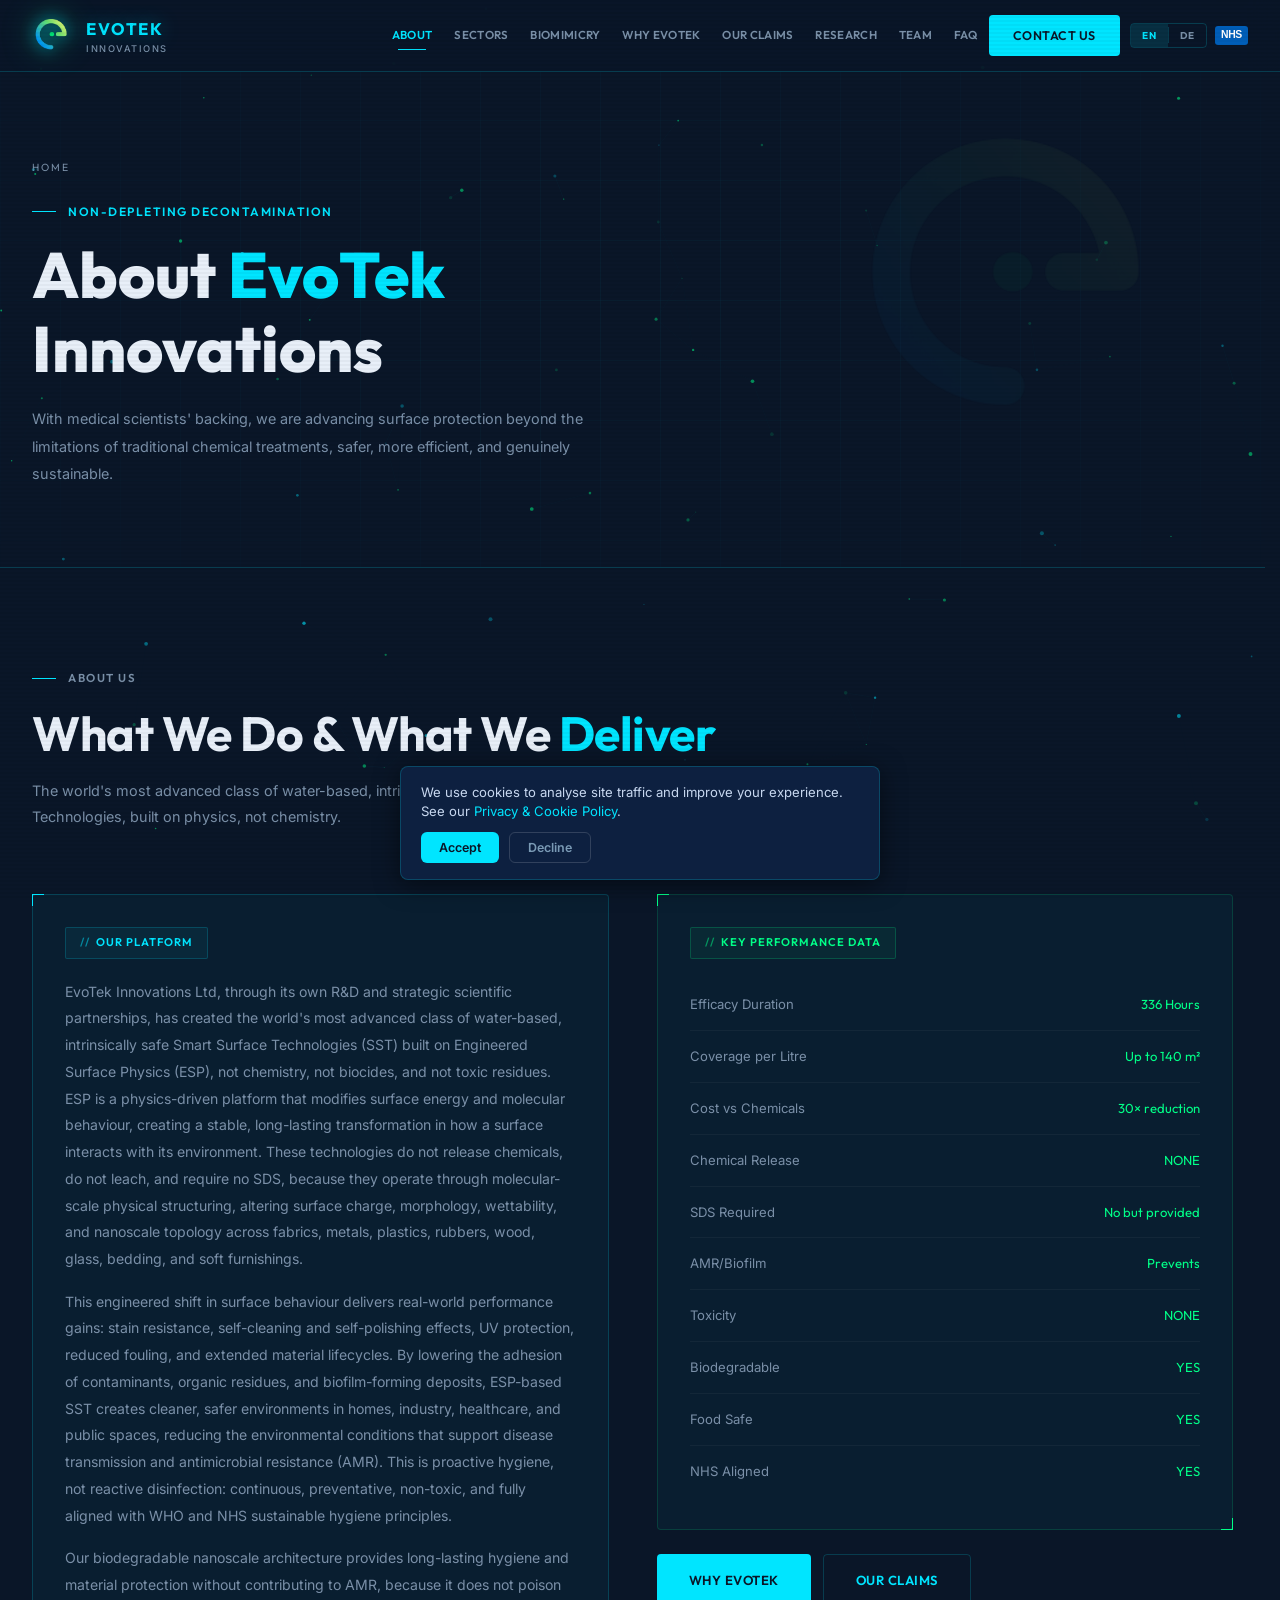
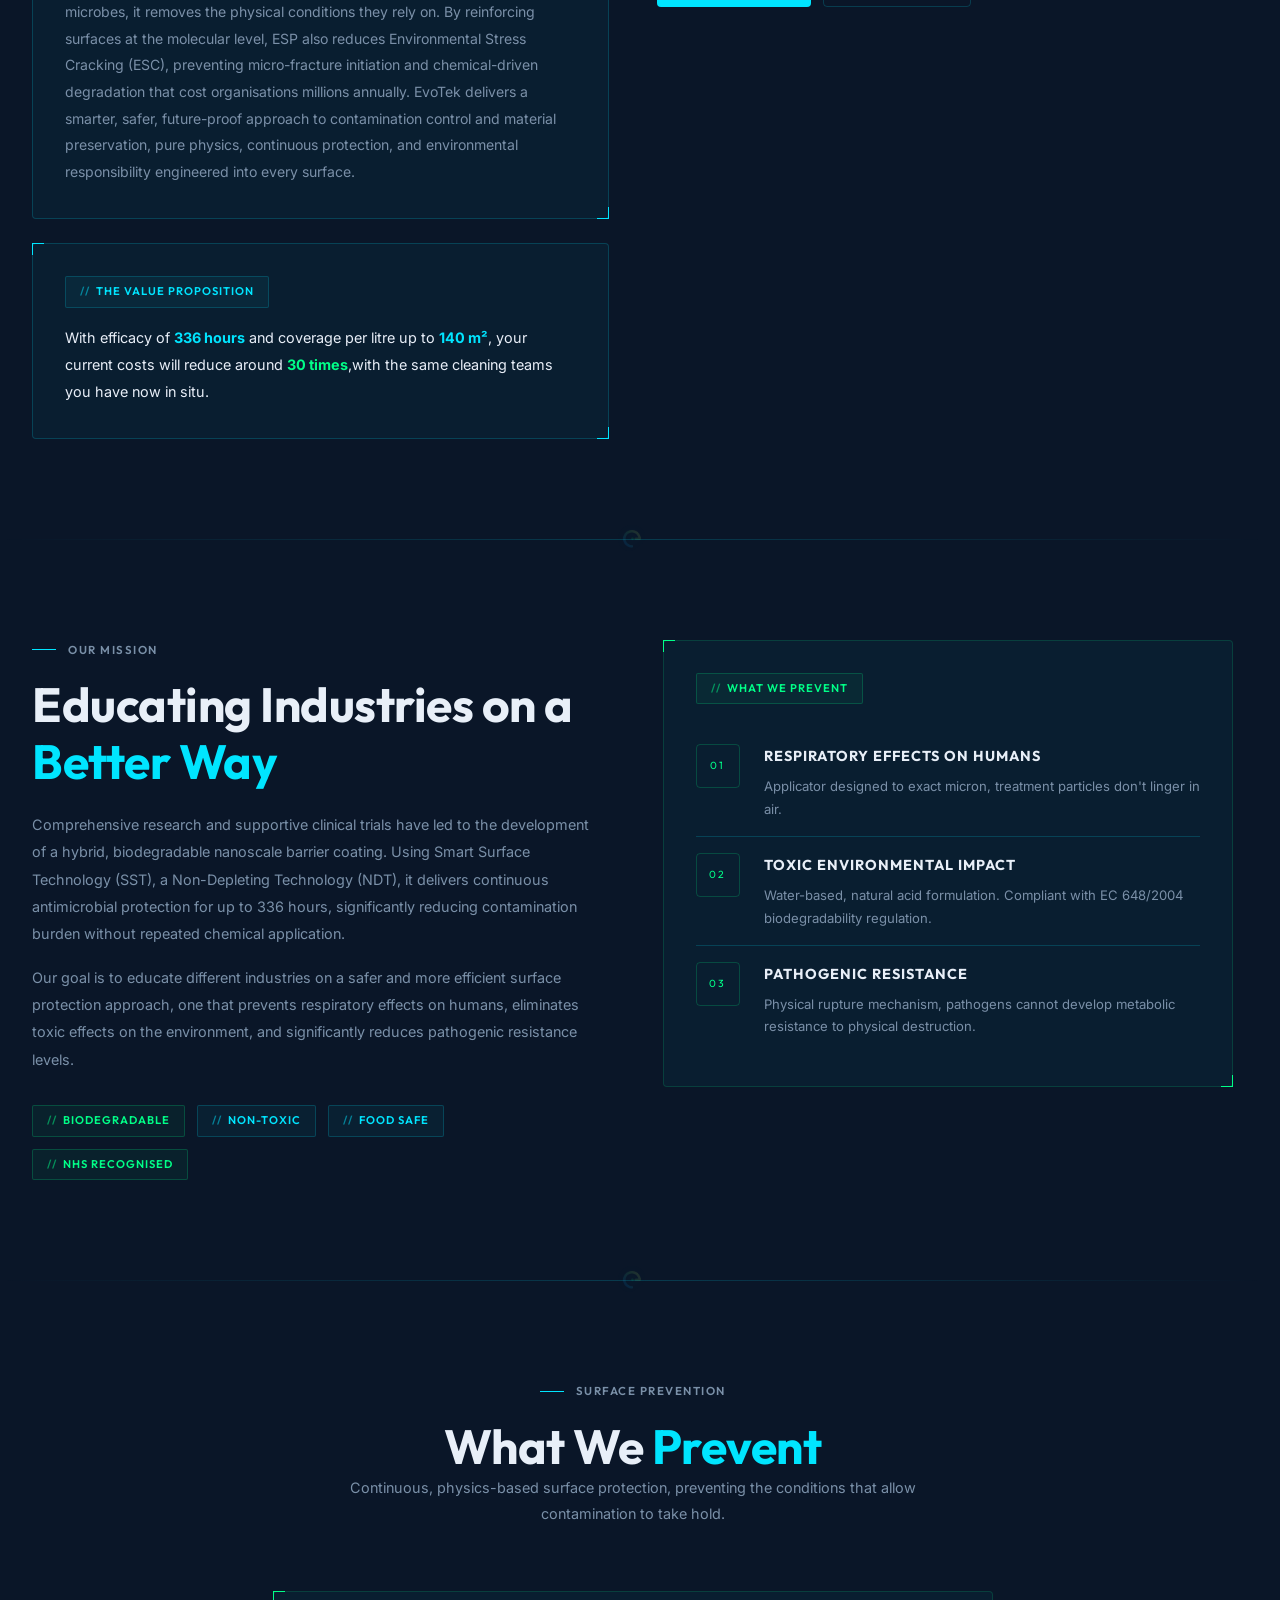
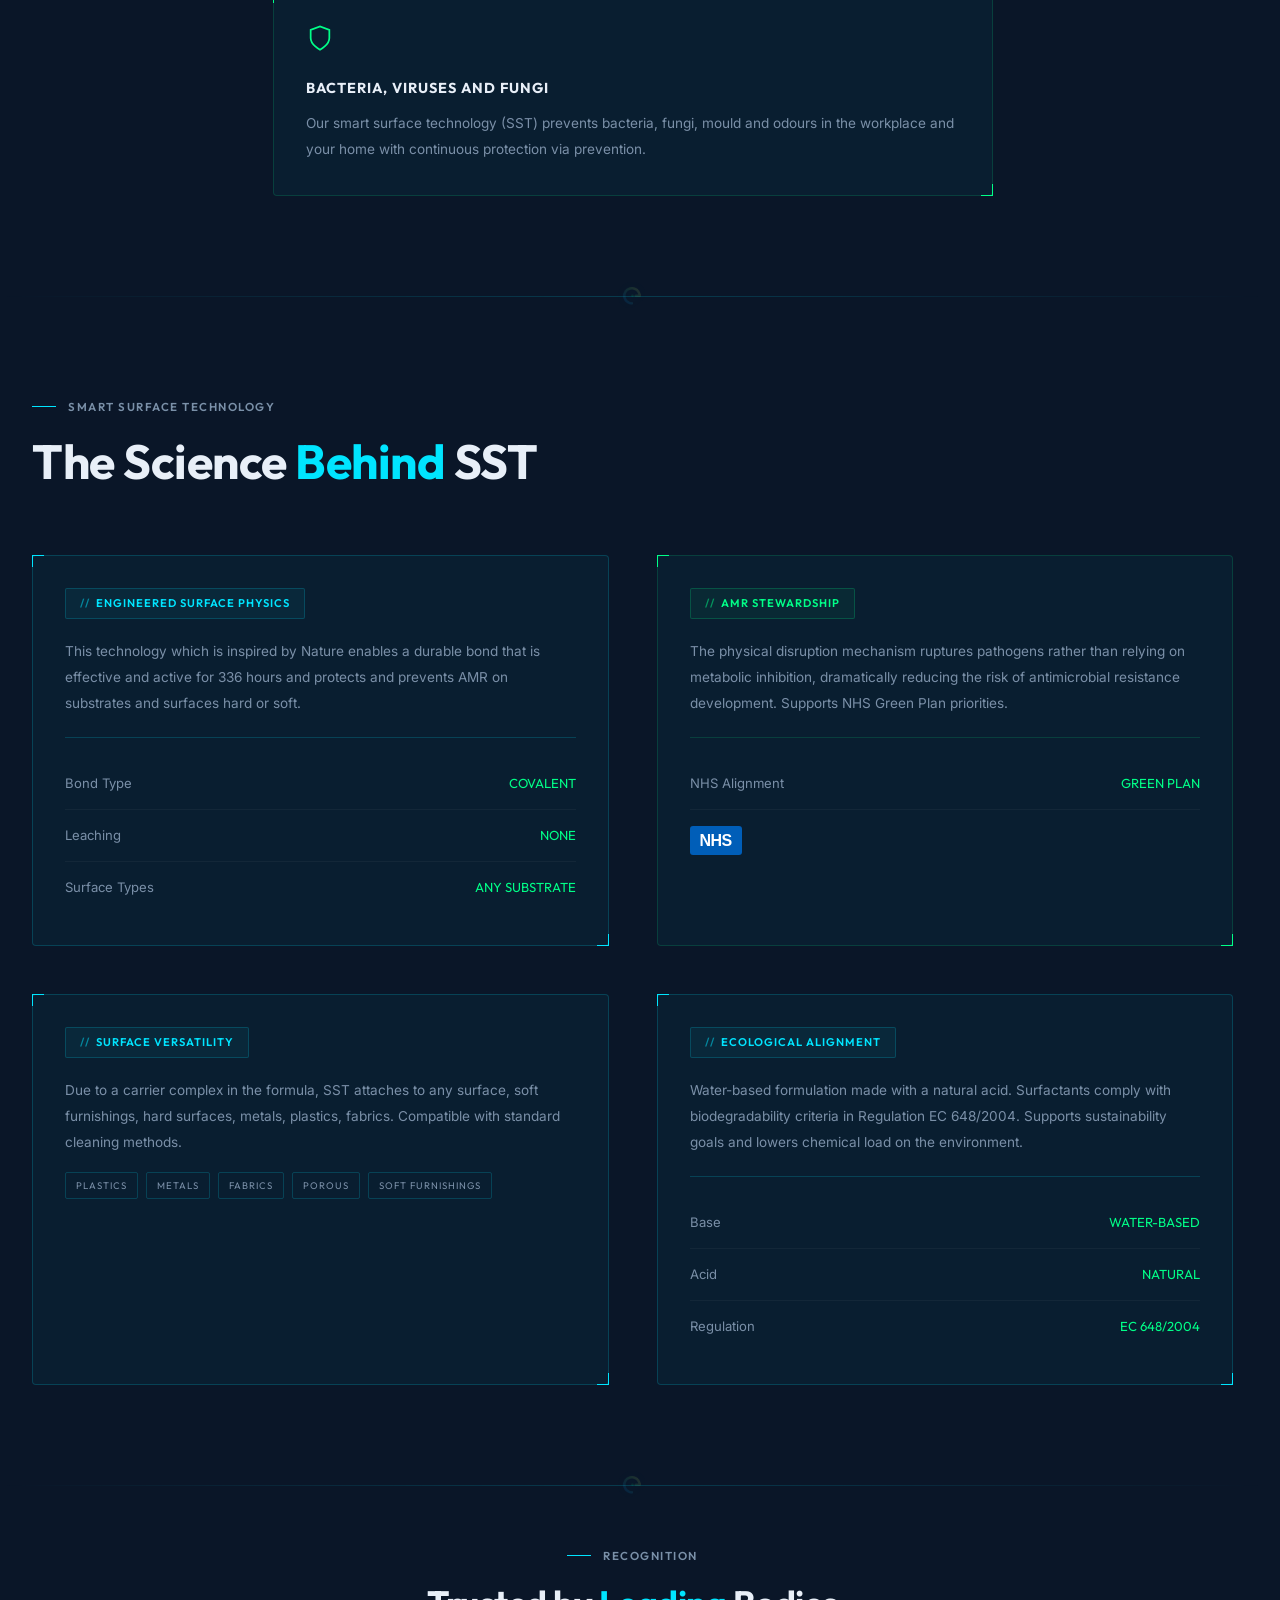
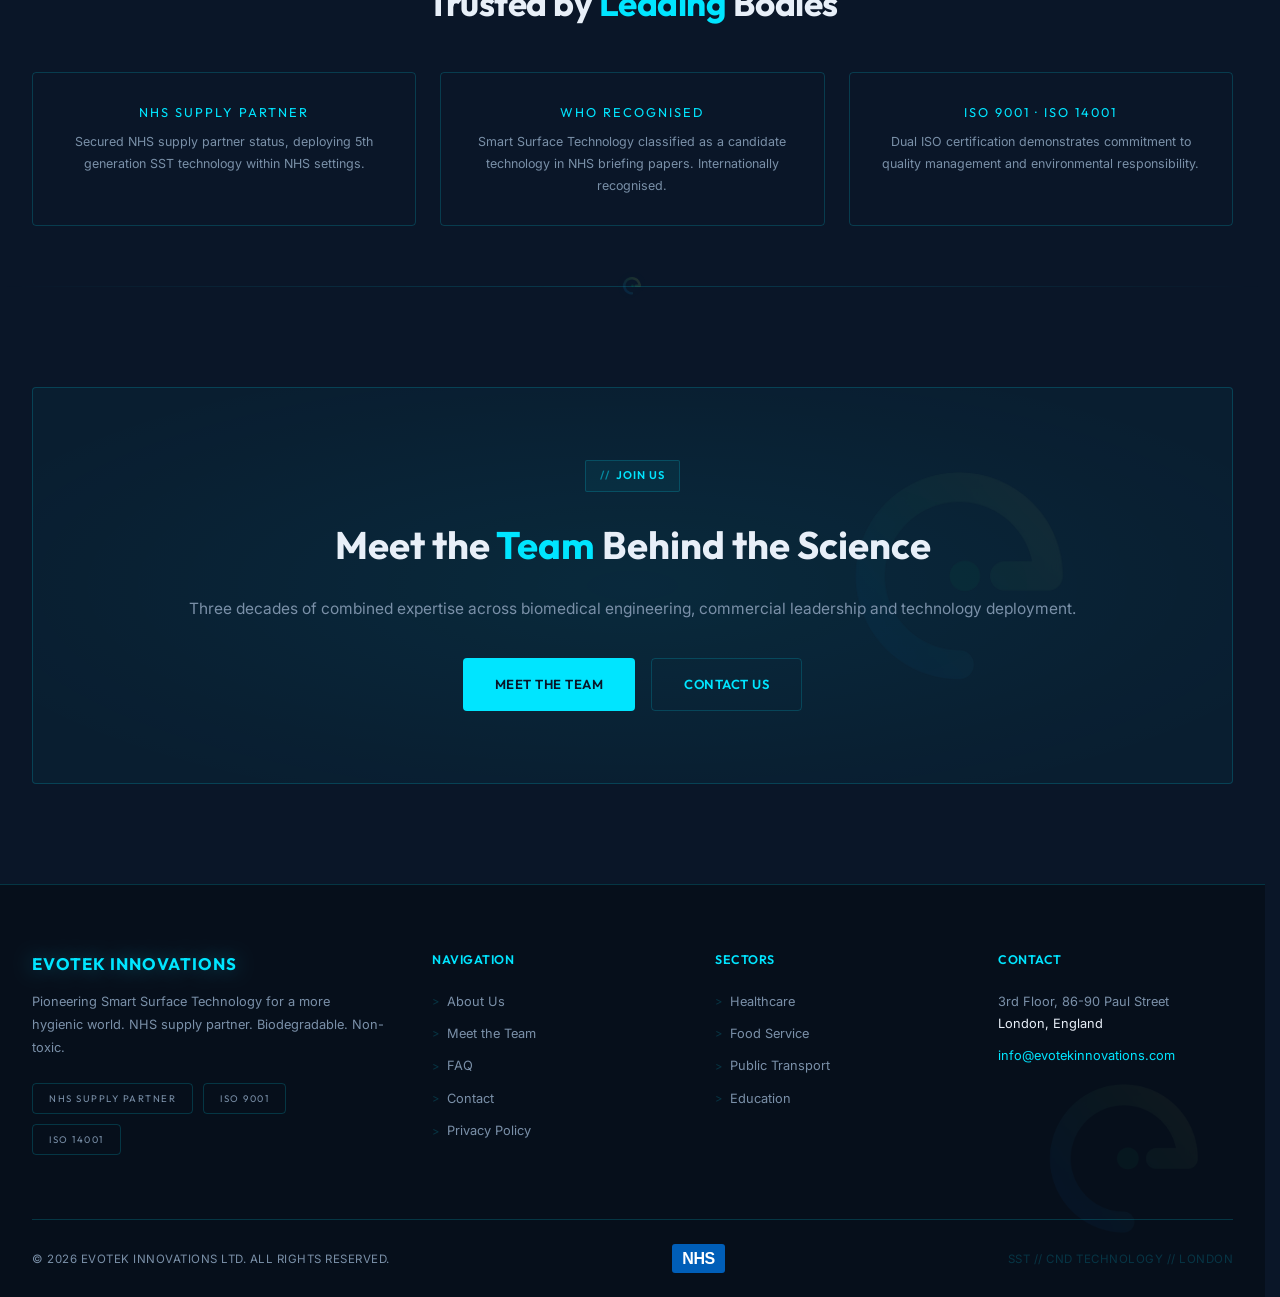
==== commit c762cecf: "SEO: WebSite/Organization schema on homepage, BreadcrumbList/WebPage schema on all inner pages" ====
--- a/about.html
+++ b/about.html
@@ -6,20 +6,42 @@
   <title>About | EvoTek Innovations | Smart Surface Technology</title>
   <meta name="description" content="Learn how EvoTek Innovations is advancing surface protection beyond conventional chemical treatments with biodegradable nanoscale barrier coatings and Smart Surface Technology."/>
   <link rel="stylesheet" href="css/style.css"/>
-  <link rel="canonical" href="https://www.evotekinnovations.com/about.html"/>
+  <link rel="canonical" href="https://www.evotekinnovations.co.uk/about.html"/>
   <meta property="og:type" content="website"/>
   <meta property="og:site_name" content="EvoTek Innovations"/>
   <meta property="og:title" content="About | EvoTek Innovations | Smart Surface Technology"/>
   <meta property="og:description" content="EvoTek Innovations advances surface protection with biodegradable nanoscale barrier coatings. Smart Surface Technology trusted by NHS. Based in London."/>
-  <meta property="og:url" content="https://www.evotekinnovations.com/about.html"/>
-  <meta property="og:image" content="https://www.evotekinnovations.com/images/EVO2.png"/>
+  <meta property="og:url" content="https://www.evotekinnovations.co.uk/about.html"/>
+  <meta property="og:image" content="https://www.evotekinnovations.co.uk/images/EVO2.png"/>
   <meta name="twitter:card" content="summary_large_image"/>
   <meta name="twitter:title" content="About | EvoTek Innovations | Smart Surface Technology"/>
   <meta name="twitter:description" content="EvoTek Innovations advances surface protection with biodegradable nanoscale barrier coatings. Smart Surface Technology trusted by NHS. Based in London."/>
-  <meta name="twitter:image" content="https://www.evotekinnovations.com/images/EVO2.png"/>
-  <link rel="alternate" hreflang="en" href="https://www.evotekinnovations.com/about.html"/>
-  <link rel="alternate" hreflang="de" href="https://www.evotekinnovations.com/about.html?lang=de"/>
-  <link rel="alternate" hreflang="x-default" href="https://www.evotekinnovations.com/about.html"/>
+  <meta name="twitter:image" content="https://www.evotekinnovations.co.uk/images/EVO2.png"/>
+  <link rel="alternate" hreflang="en" href="https://www.evotekinnovations.co.uk/about.html"/>
+  <link rel="alternate" hreflang="de" href="https://www.evotekinnovations.co.uk/about.html?lang=de"/>
+  <link rel="alternate" hreflang="x-default" href="https://www.evotekinnovations.co.uk/about.html"/>
+  <script type="application/ld+json">
+  {
+    "@context": "https://schema.org",
+    "@graph": [
+      {
+        "@type": "BreadcrumbList",
+        "itemListElement": [
+        { "@type": "ListItem", "position": 1, "name": "", "item": "" },
+        { "@type": "ListItem", "position": 2, "name": "About", "item": "https://www.evotekinnovations.co.uk/about.html" }
+        ]
+      },
+      {
+        "@type": "AboutPage",
+        "@id": "https://www.evotekinnovations.co.uk/about.html",
+        "url": "https://www.evotekinnovations.co.uk/about.html",
+        "name": "About EvoTek Innovations",
+        "isPartOf": { "@id": "https://www.evotekinnovations.co.uk/#website" },
+        "inLanguage": "en-GB"
+      }
+    ]
+  }
+  </script>
 </head>
 <body>
 
@@ -335,7 +357,7 @@
       </div>
     </div>
     <div class="footer-bottom">
-      <span data-i18n="foot.copy">© 2026 EVOTEK INNOVATIONS LTD. ALL RIGHTS RESERVED.</span>
+      <span data-i18n="foot.copy">© 2024 EVOTEK INNOVATIONS LTD. ALL RIGHTS RESERVED.</span>
       <a href="https://www.england.nhs.uk/" target="_blank" rel="noopener" class="nhs-logo" title="NHS Supply Partner">NHS</a>
       <span style="color:var(--border)">SST // CND TECHNOLOGY // LONDON</span>
     </div>
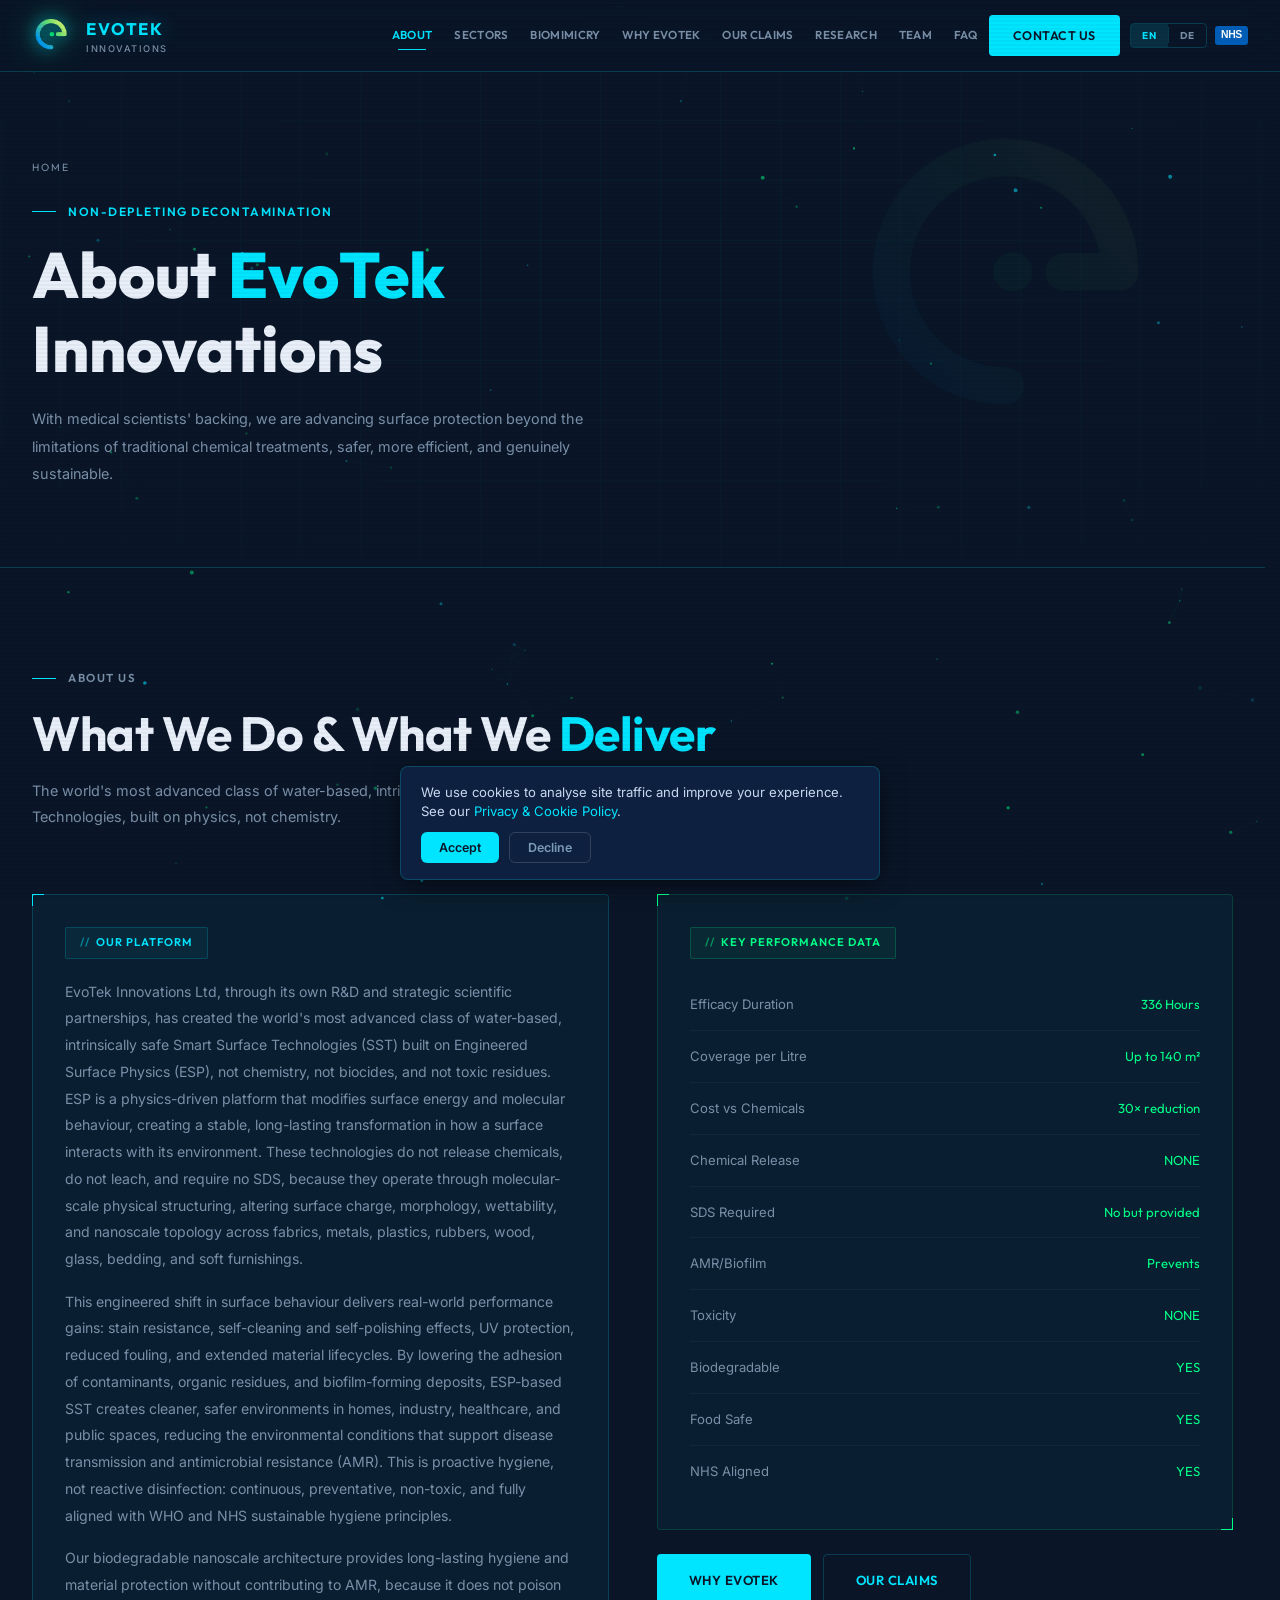
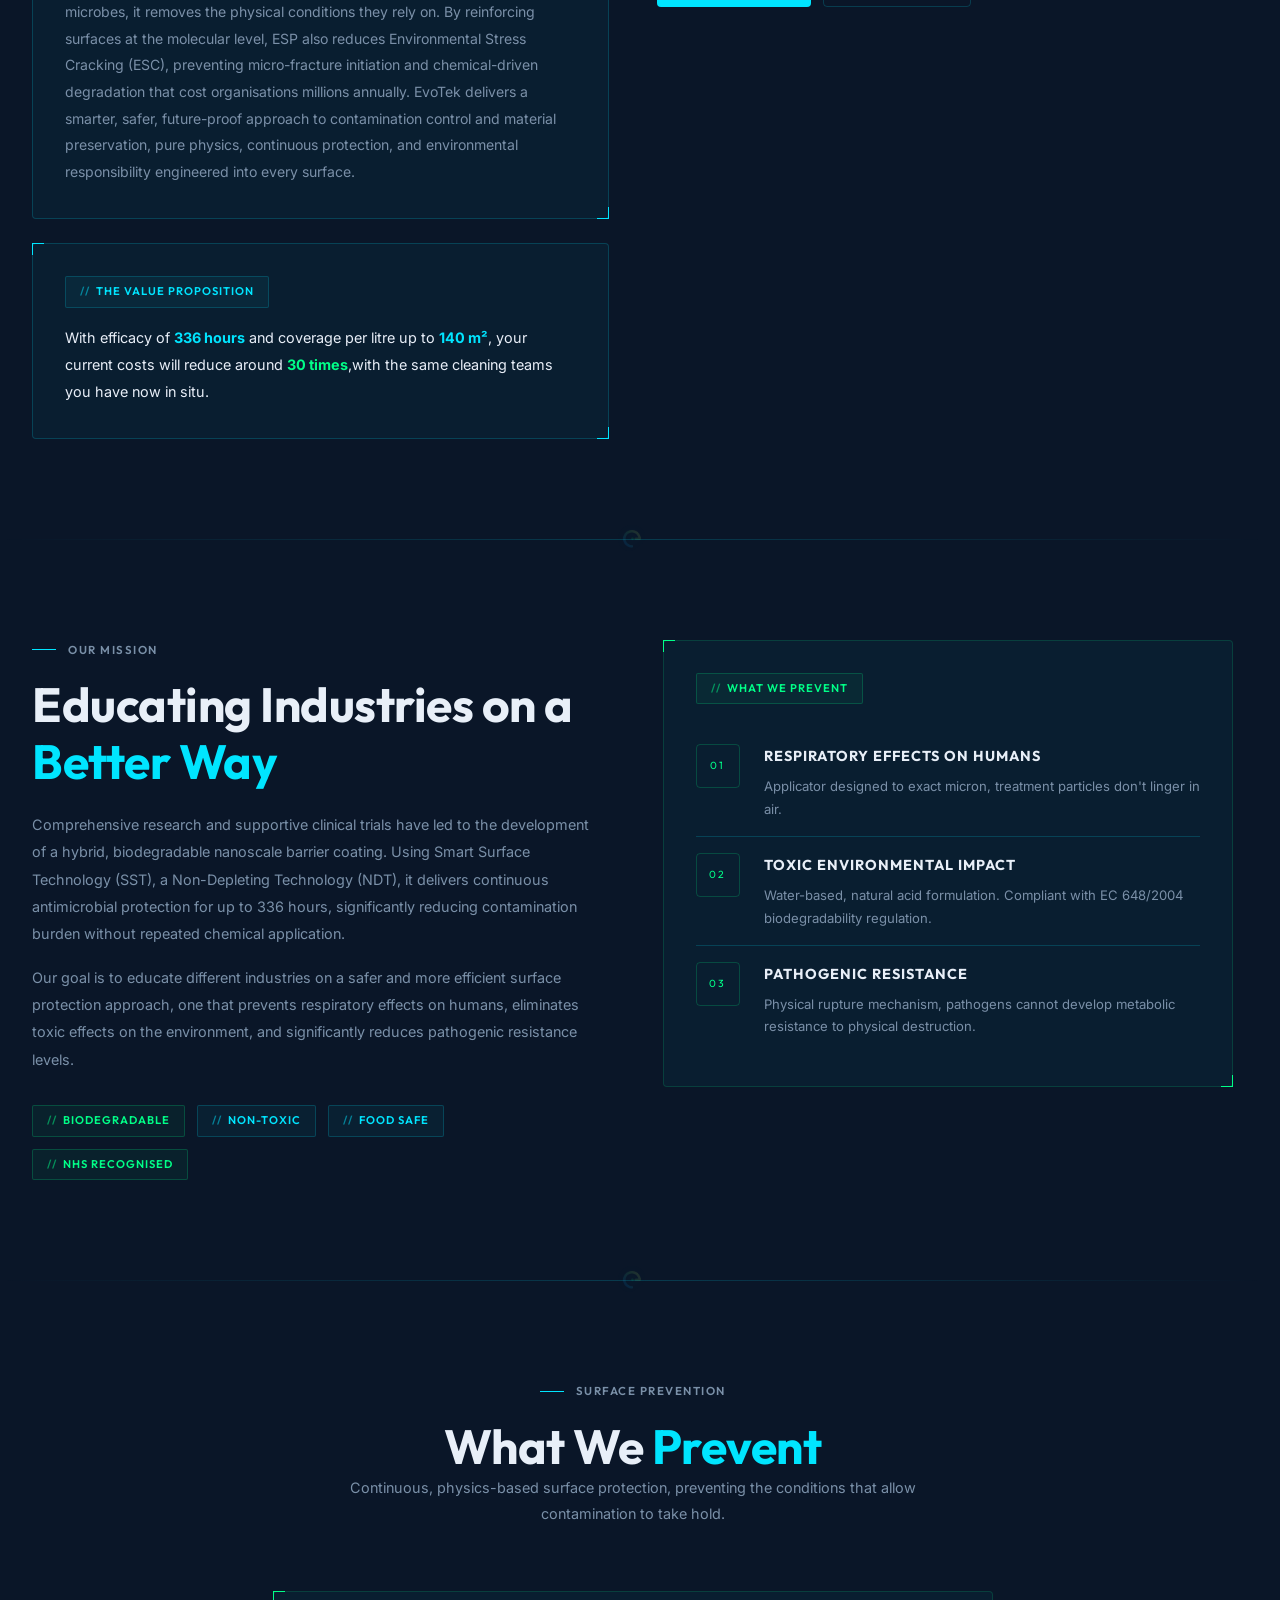
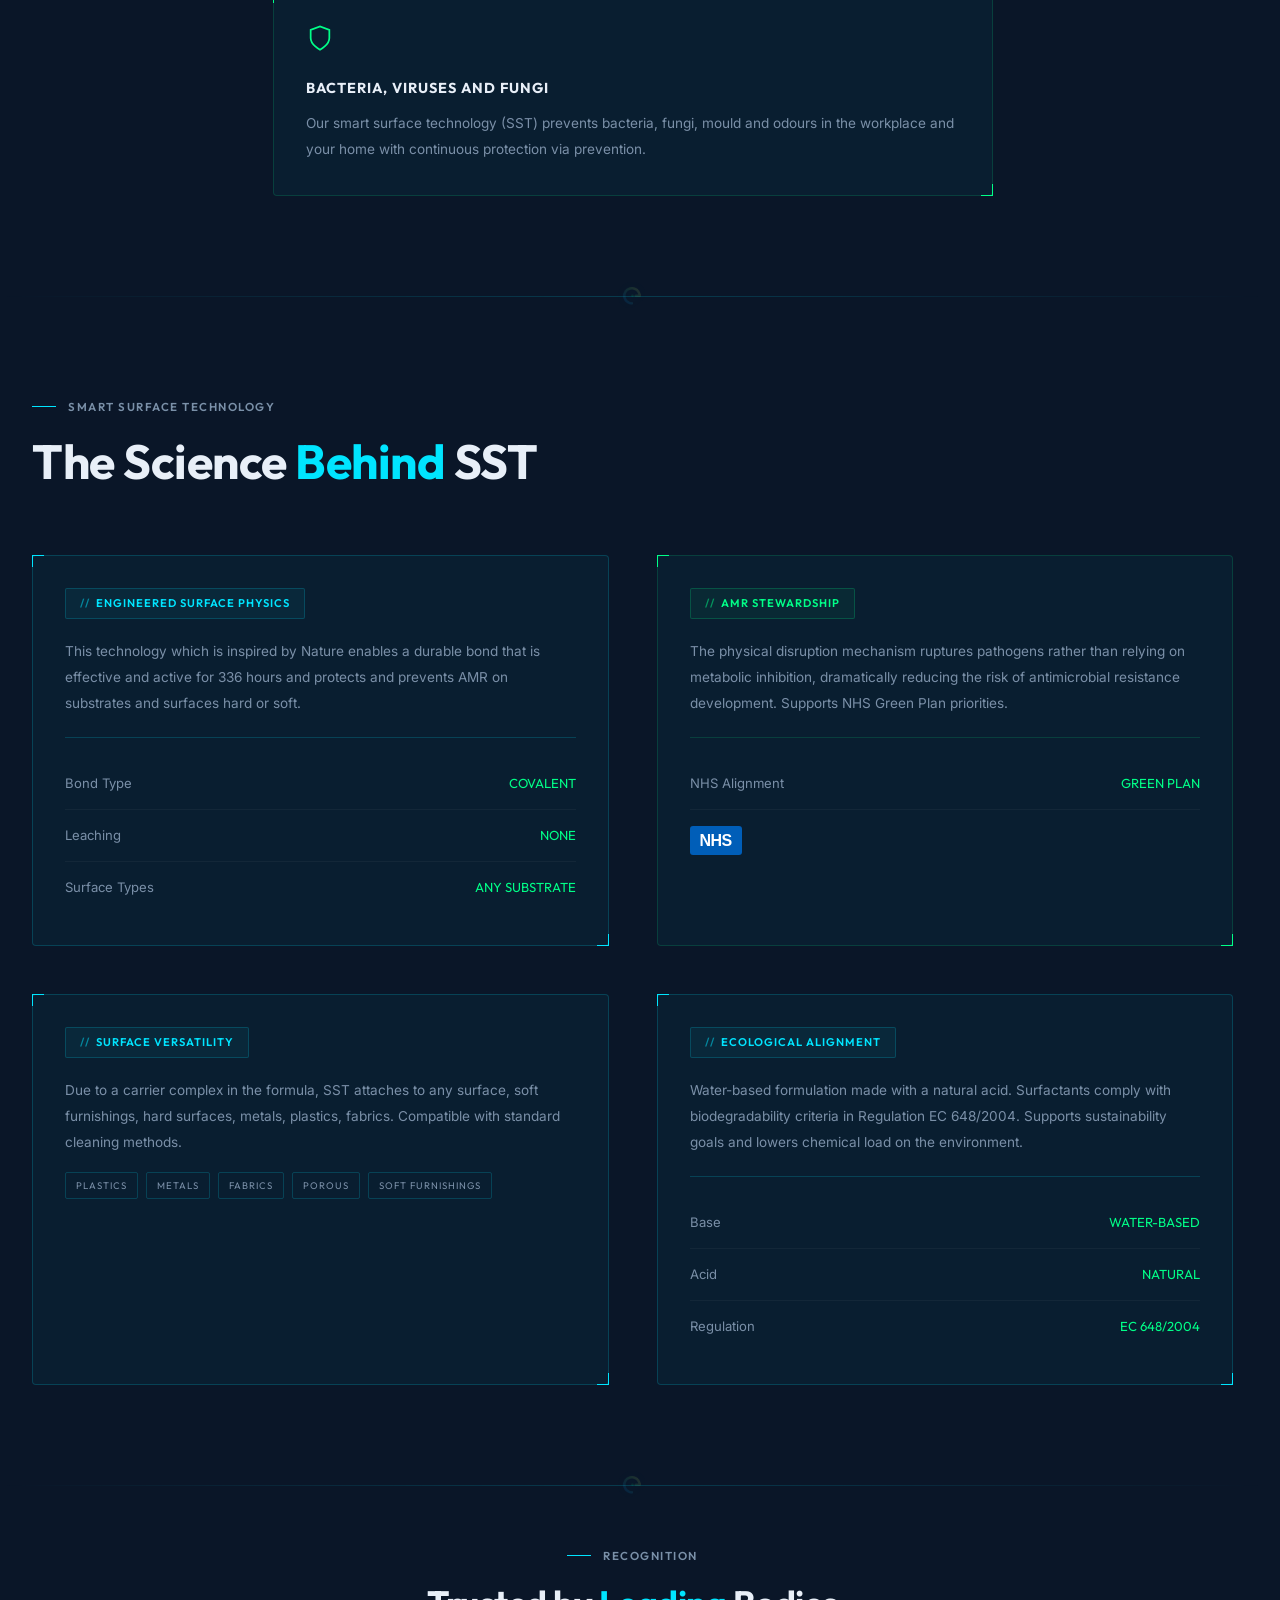
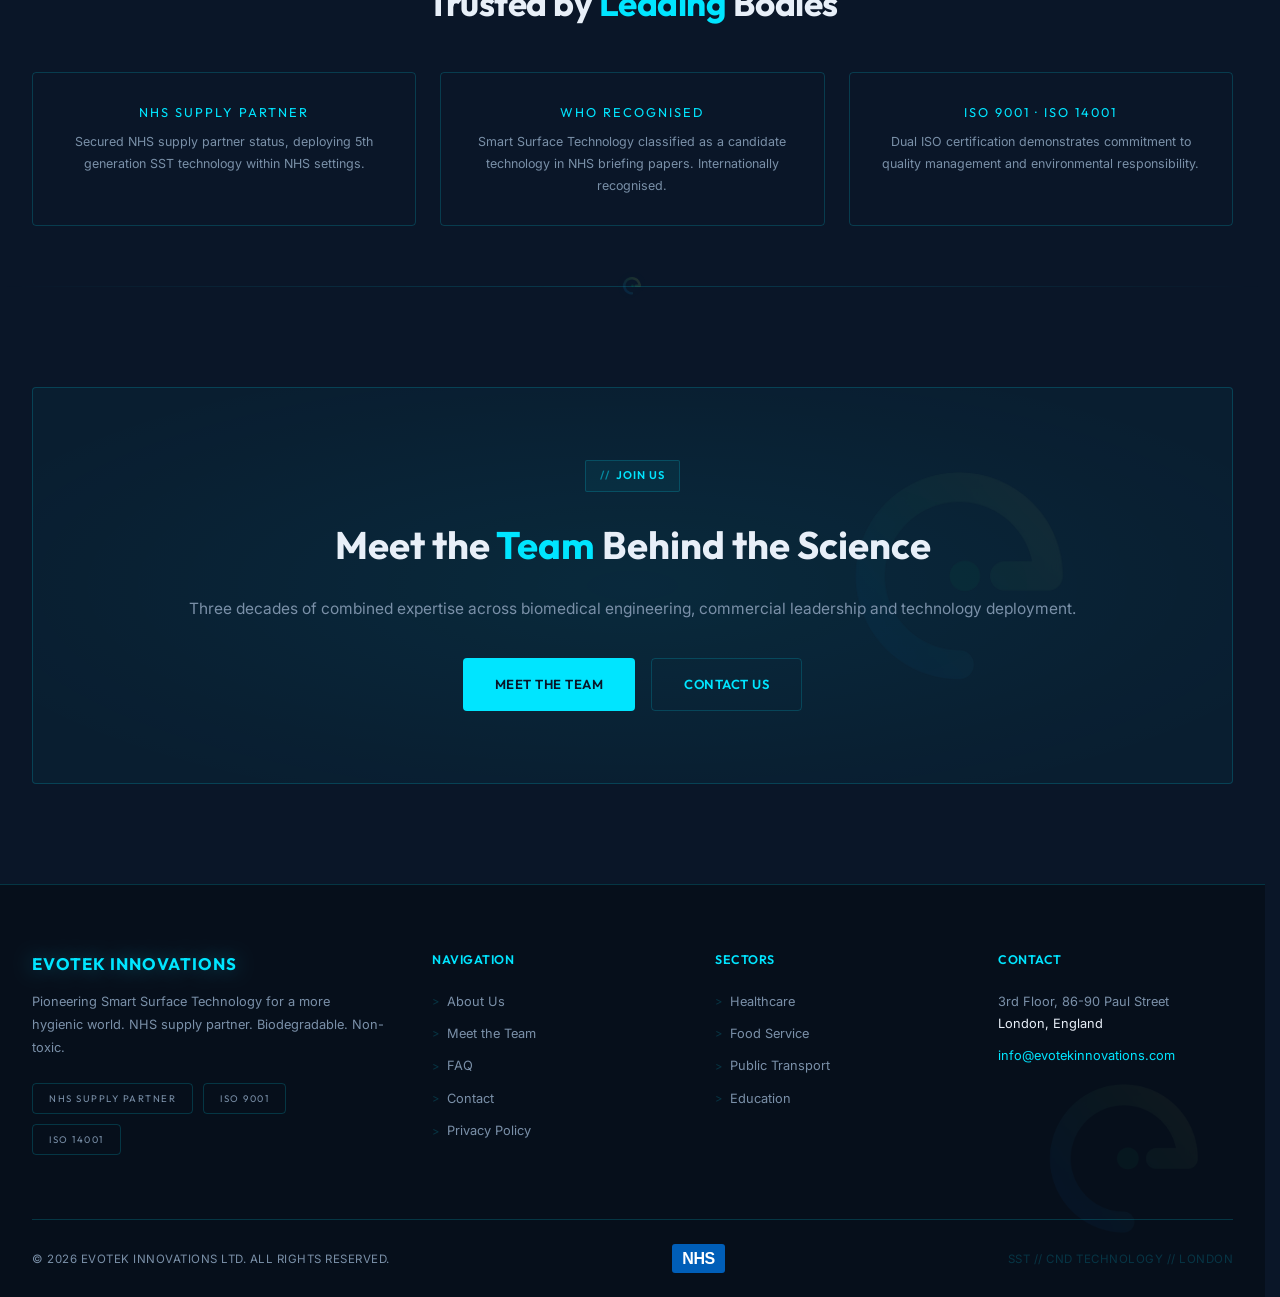
==== commit 18e159b0: "Merge: accept remote domain .com updates, will re-add breadcrumb schema" ====
--- a/about.html
+++ b/about.html
@@ -6,42 +6,20 @@
   <title>About | EvoTek Innovations | Smart Surface Technology</title>
   <meta name="description" content="Learn how EvoTek Innovations is advancing surface protection beyond conventional chemical treatments with biodegradable nanoscale barrier coatings and Smart Surface Technology."/>
   <link rel="stylesheet" href="css/style.css"/>
-  <link rel="canonical" href="https://www.evotekinnovations.co.uk/about.html"/>
+  <link rel="canonical" href="https://www.evotekinnovations.com/about.html"/>
   <meta property="og:type" content="website"/>
   <meta property="og:site_name" content="EvoTek Innovations"/>
   <meta property="og:title" content="About | EvoTek Innovations | Smart Surface Technology"/>
   <meta property="og:description" content="EvoTek Innovations advances surface protection with biodegradable nanoscale barrier coatings. Smart Surface Technology trusted by NHS. Based in London."/>
-  <meta property="og:url" content="https://www.evotekinnovations.co.uk/about.html"/>
-  <meta property="og:image" content="https://www.evotekinnovations.co.uk/images/EVO2.png"/>
+  <meta property="og:url" content="https://www.evotekinnovations.com/about.html"/>
+  <meta property="og:image" content="https://www.evotekinnovations.com/images/EVO2.png"/>
   <meta name="twitter:card" content="summary_large_image"/>
   <meta name="twitter:title" content="About | EvoTek Innovations | Smart Surface Technology"/>
   <meta name="twitter:description" content="EvoTek Innovations advances surface protection with biodegradable nanoscale barrier coatings. Smart Surface Technology trusted by NHS. Based in London."/>
-  <meta name="twitter:image" content="https://www.evotekinnovations.co.uk/images/EVO2.png"/>
-  <link rel="alternate" hreflang="en" href="https://www.evotekinnovations.co.uk/about.html"/>
-  <link rel="alternate" hreflang="de" href="https://www.evotekinnovations.co.uk/about.html?lang=de"/>
-  <link rel="alternate" hreflang="x-default" href="https://www.evotekinnovations.co.uk/about.html"/>
-  <script type="application/ld+json">
-  {
-    "@context": "https://schema.org",
-    "@graph": [
-      {
-        "@type": "BreadcrumbList",
-        "itemListElement": [
-        { "@type": "ListItem", "position": 1, "name": "", "item": "" },
-        { "@type": "ListItem", "position": 2, "name": "About", "item": "https://www.evotekinnovations.co.uk/about.html" }
-        ]
-      },
-      {
-        "@type": "AboutPage",
-        "@id": "https://www.evotekinnovations.co.uk/about.html",
-        "url": "https://www.evotekinnovations.co.uk/about.html",
-        "name": "About EvoTek Innovations",
-        "isPartOf": { "@id": "https://www.evotekinnovations.co.uk/#website" },
-        "inLanguage": "en-GB"
-      }
-    ]
-  }
-  </script>
+  <meta name="twitter:image" content="https://www.evotekinnovations.com/images/EVO2.png"/>
+  <link rel="alternate" hreflang="en" href="https://www.evotekinnovations.com/about.html"/>
+  <link rel="alternate" hreflang="de" href="https://www.evotekinnovations.com/about.html?lang=de"/>
+  <link rel="alternate" hreflang="x-default" href="https://www.evotekinnovations.com/about.html"/>
 </head>
 <body>
 
@@ -357,7 +335,7 @@
       </div>
     </div>
     <div class="footer-bottom">
-      <span data-i18n="foot.copy">© 2024 EVOTEK INNOVATIONS LTD. ALL RIGHTS RESERVED.</span>
+      <span data-i18n="foot.copy">© 2026 EVOTEK INNOVATIONS LTD. ALL RIGHTS RESERVED.</span>
       <a href="https://www.england.nhs.uk/" target="_blank" rel="noopener" class="nhs-logo" title="NHS Supply Partner">NHS</a>
       <span style="color:var(--border)">SST // CND TECHNOLOGY // LONDON</span>
     </div>
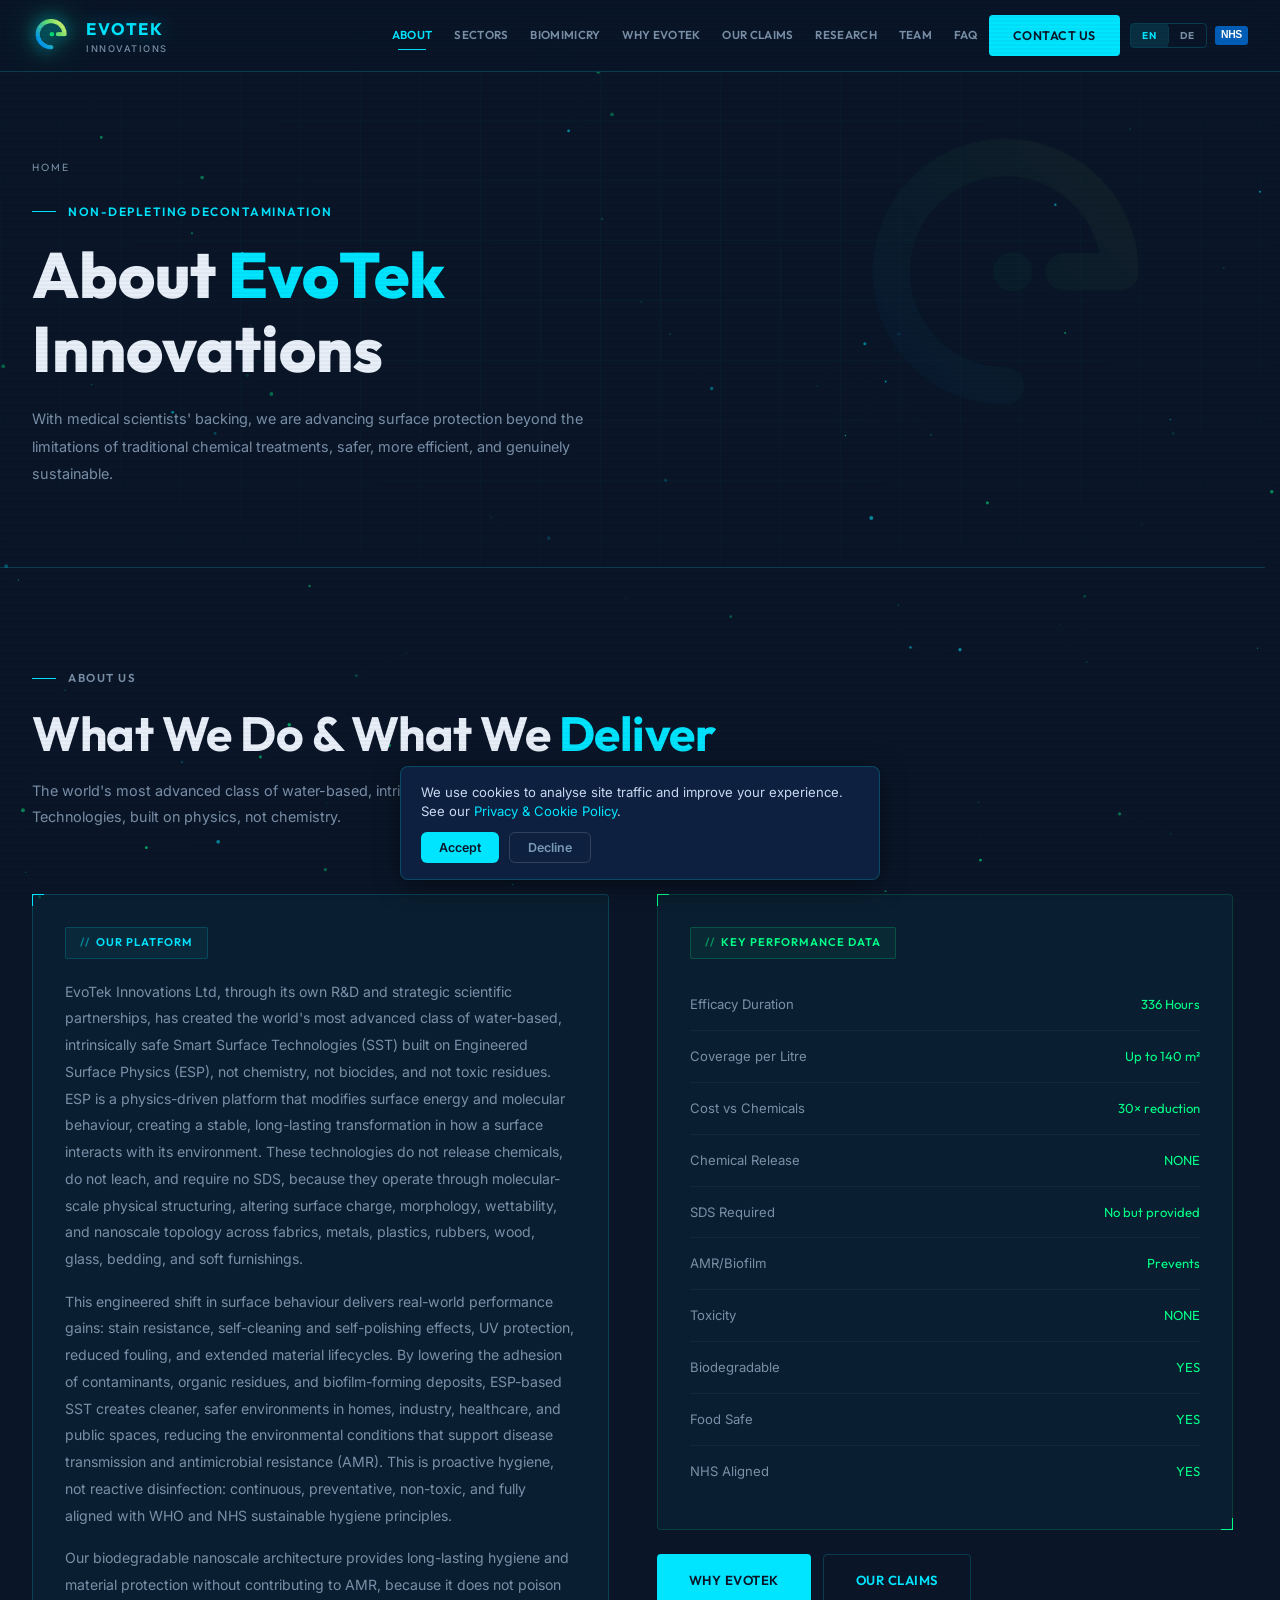
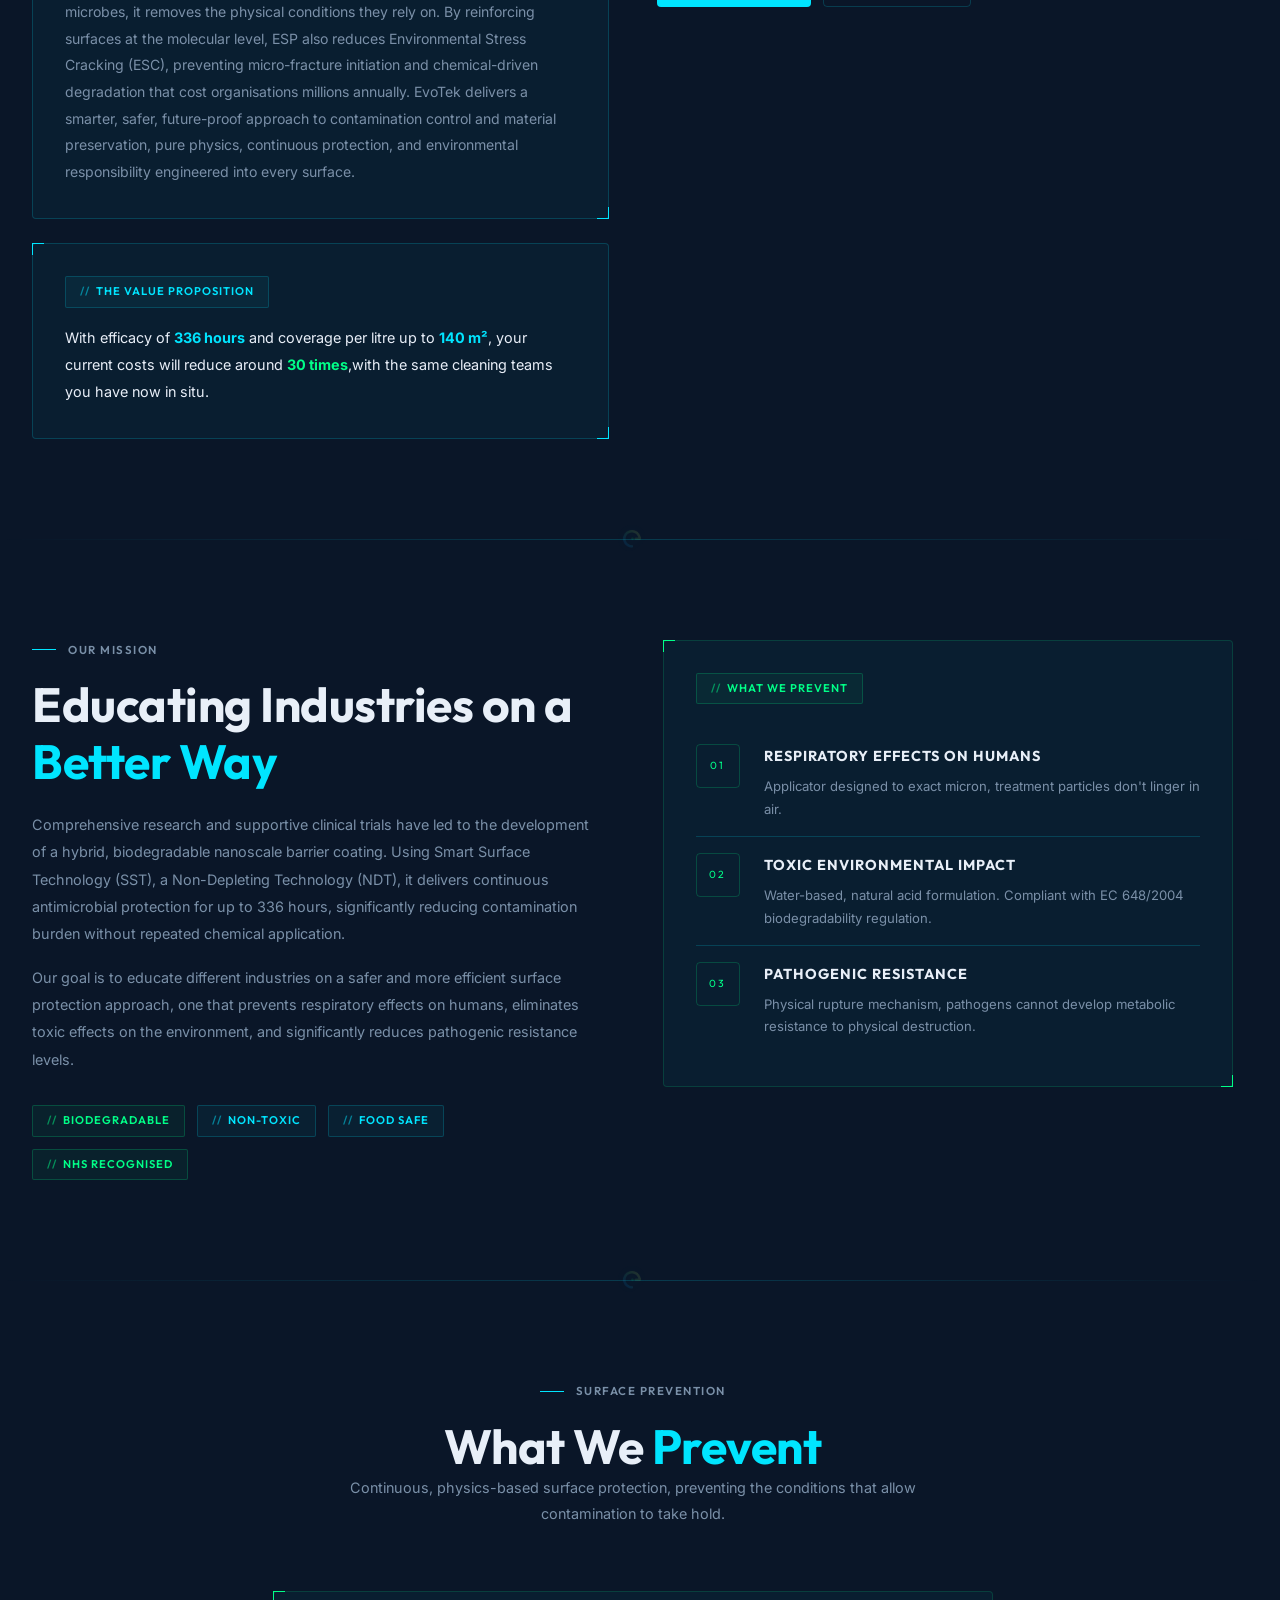
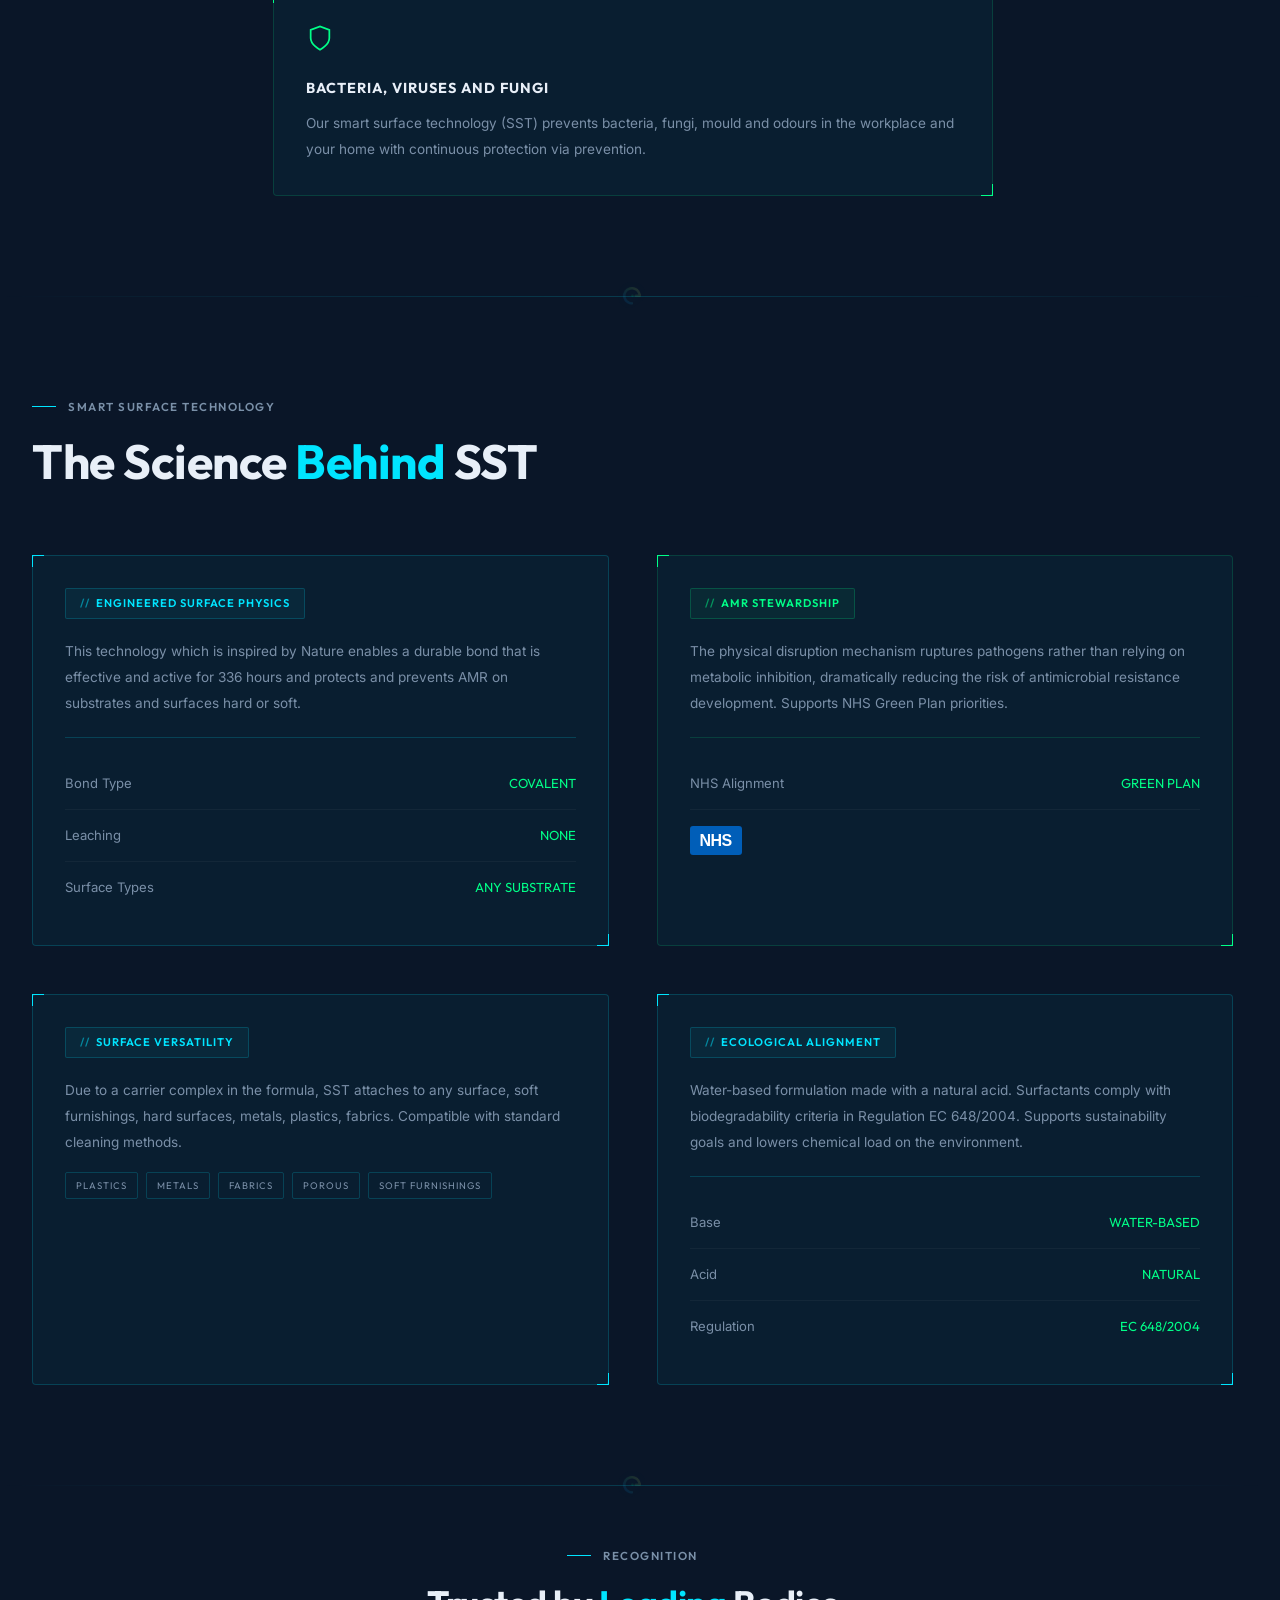
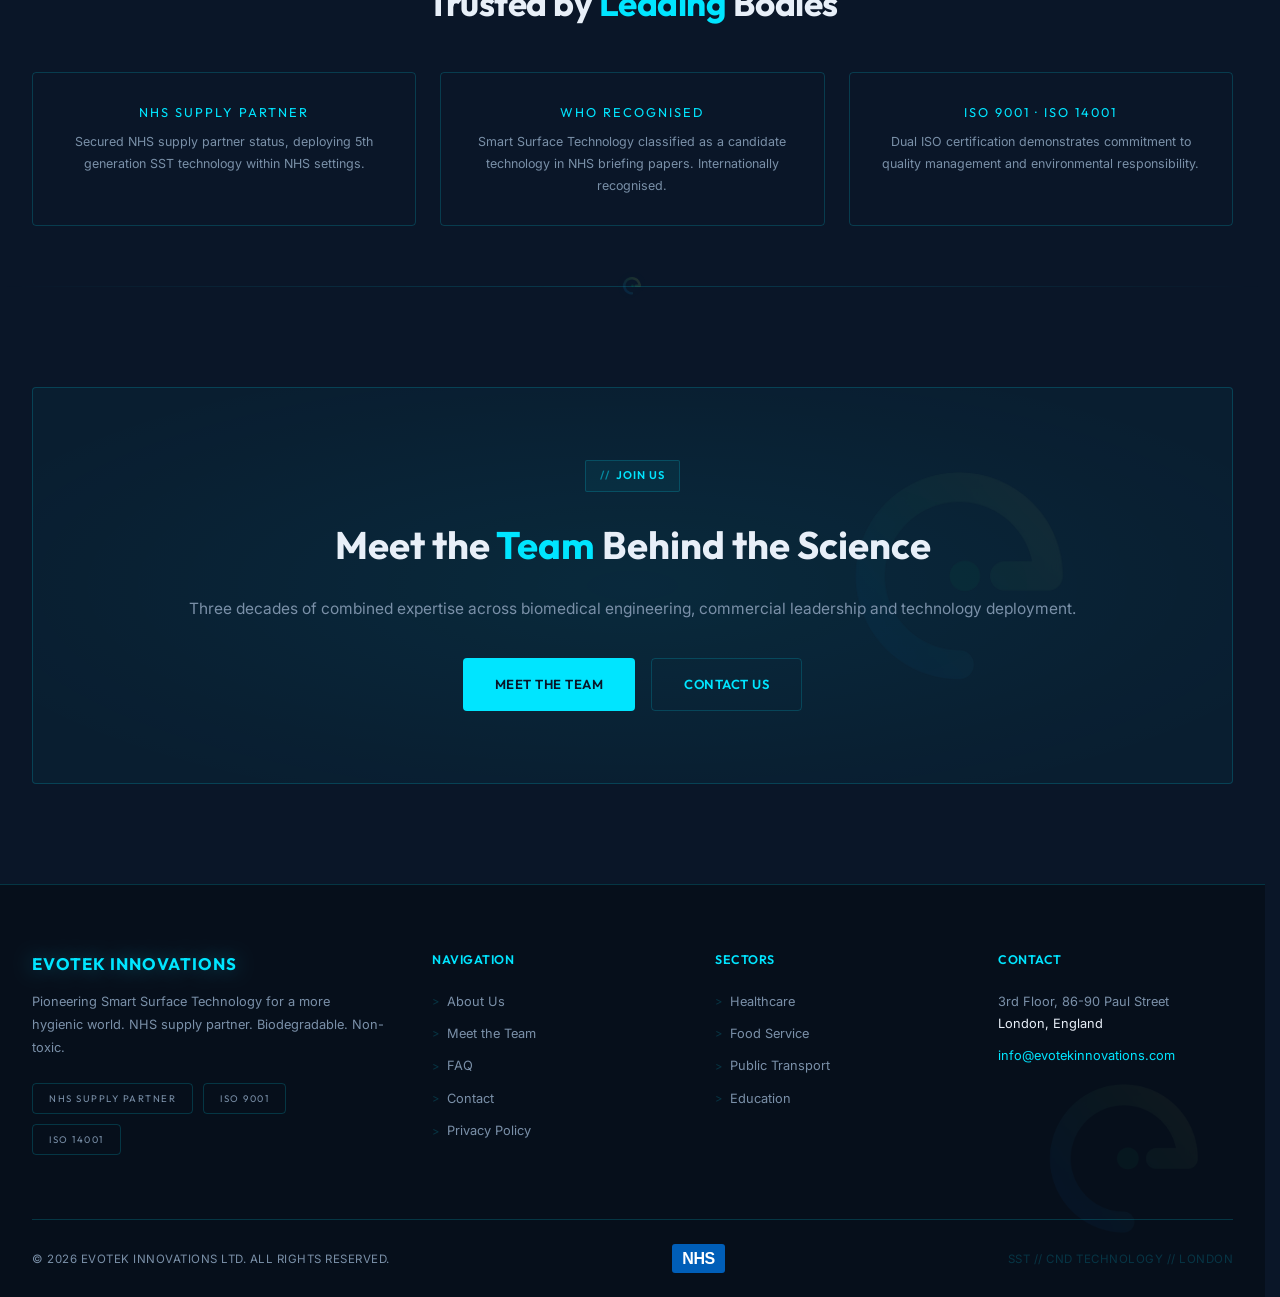
==== commit 4a302595: "SEO: BreadcrumbList + WebPage schema on all inner pages (.com domain)" ====
--- a/about.html
+++ b/about.html
@@ -20,6 +20,28 @@
   <link rel="alternate" hreflang="en" href="https://www.evotekinnovations.com/about.html"/>
   <link rel="alternate" hreflang="de" href="https://www.evotekinnovations.com/about.html?lang=de"/>
   <link rel="alternate" hreflang="x-default" href="https://www.evotekinnovations.com/about.html"/>
+  <script type="application/ld+json">
+  {
+    "@context": "https://schema.org",
+    "@graph": [
+      {
+        "@type": "BreadcrumbList",
+        "itemListElement": [
+          { "@type": "ListItem", "position": 1, "name": "Home", "item": "https://www.evotekinnovations.com/" },
+          { "@type": "ListItem", "position": 2, "name": "About", "item": "https://www.evotekinnovations.com/about.html" }
+        ]
+      },
+      {
+        "@type": "AboutPage",
+        "@id": "https://www.evotekinnovations.com/about.html",
+        "url": "https://www.evotekinnovations.com/about.html",
+        "name": "About EvoTek Innovations",
+        "isPartOf": { "@id": "https://www.evotekinnovations.com/#website" },
+        "inLanguage": "en-GB"
+      }
+    ]
+  }
+  </script>
 </head>
 <body>
 
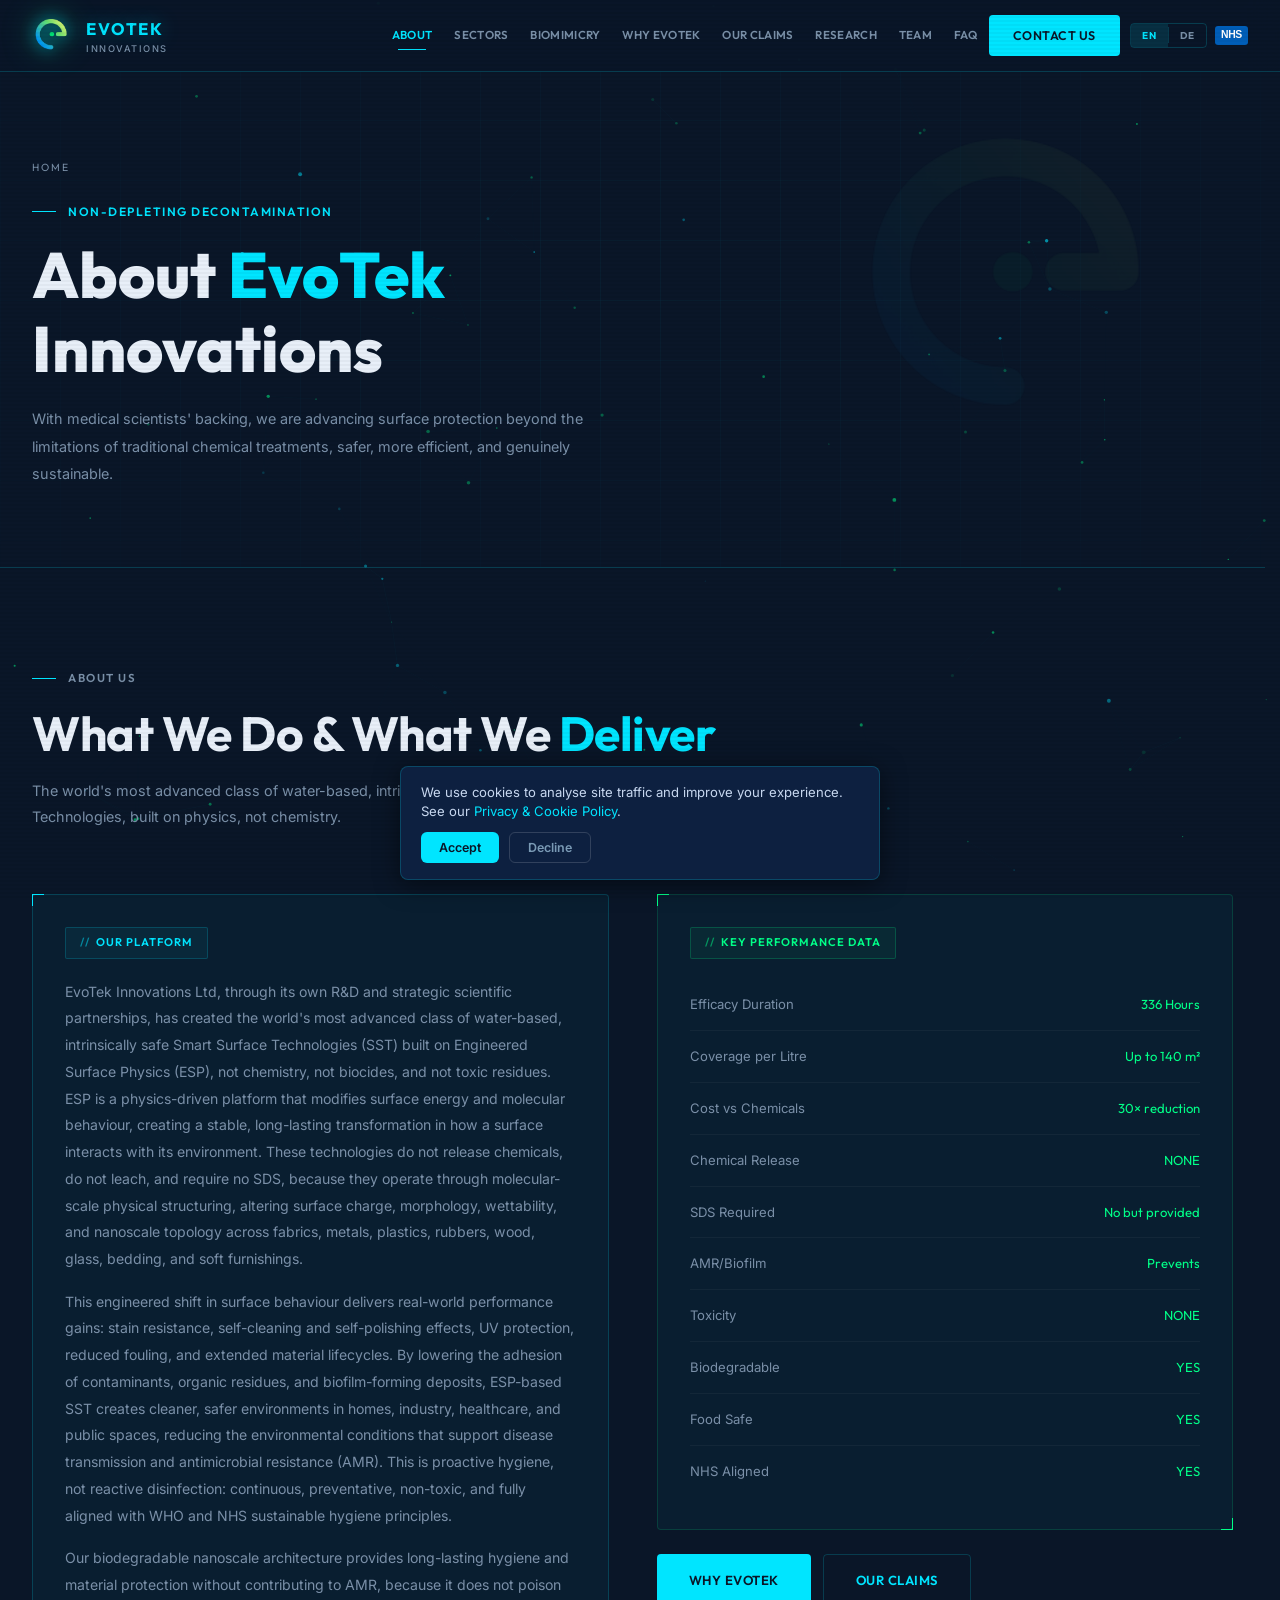
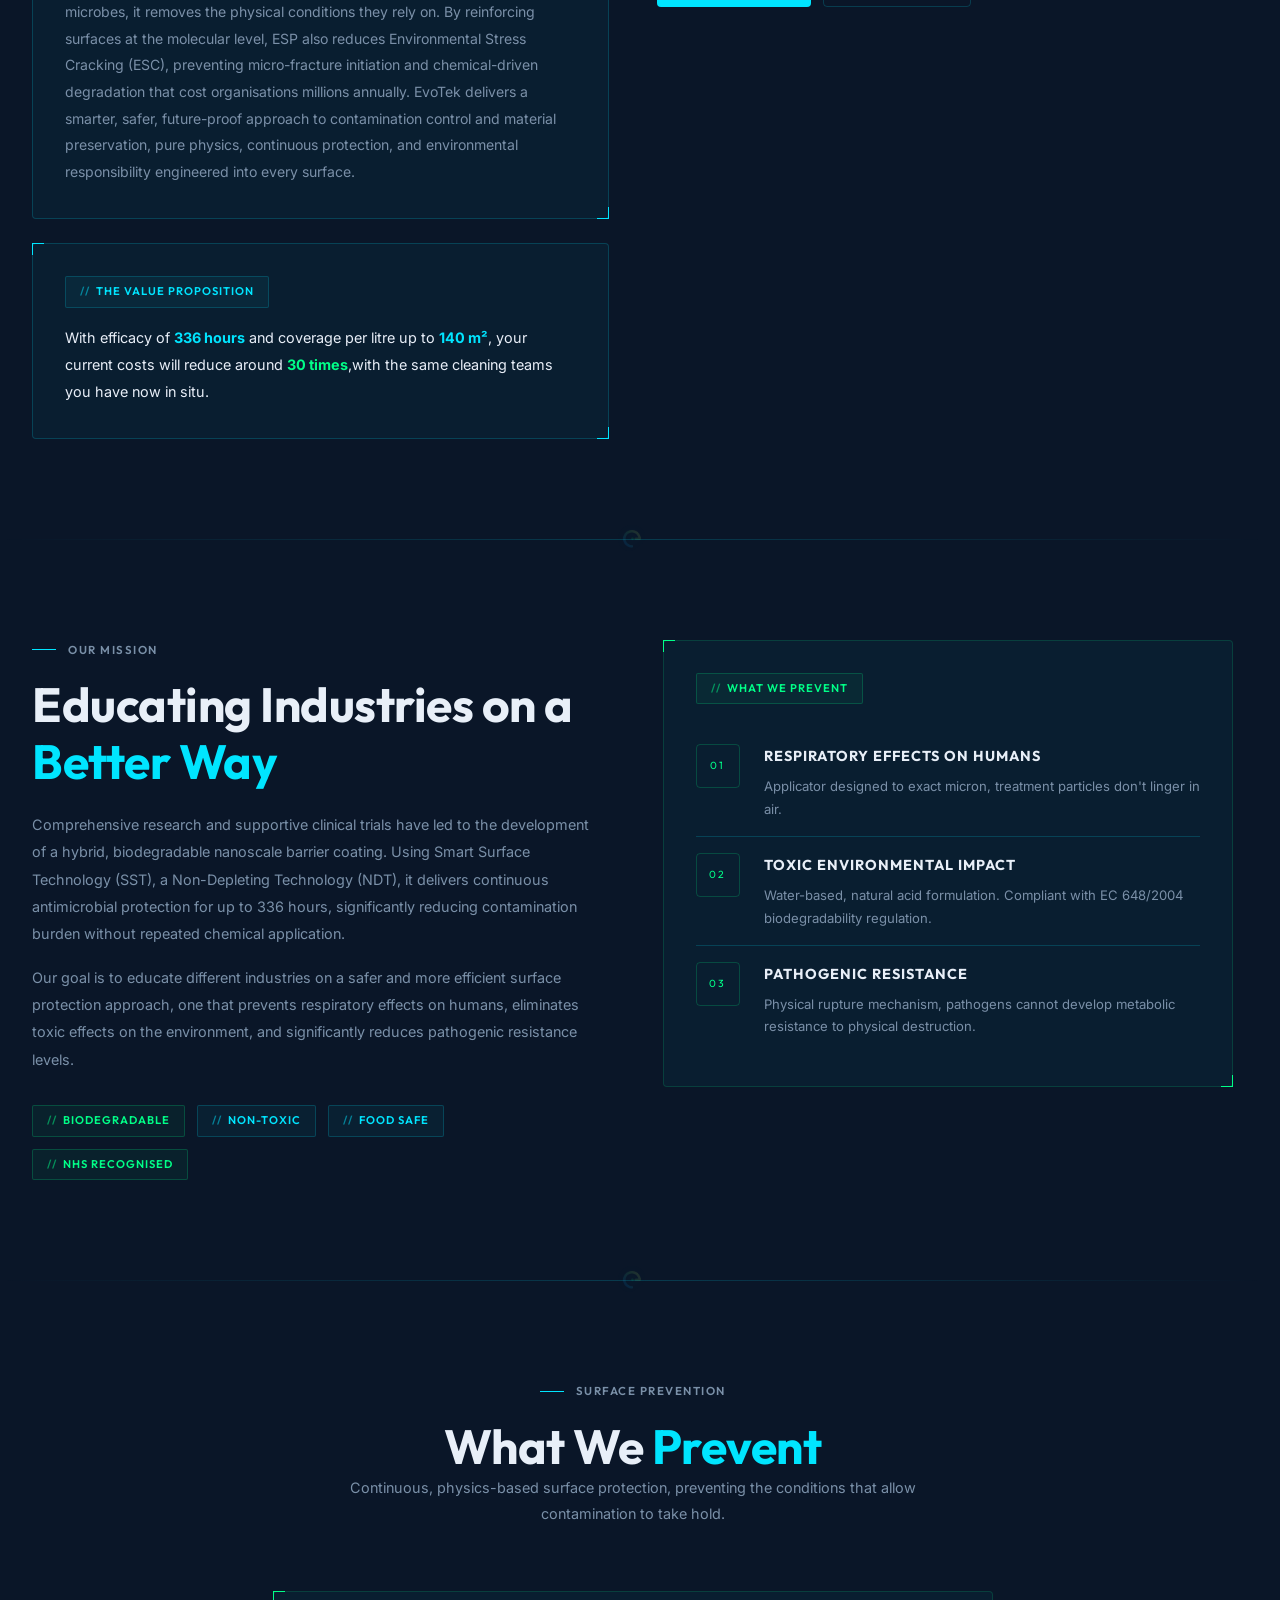
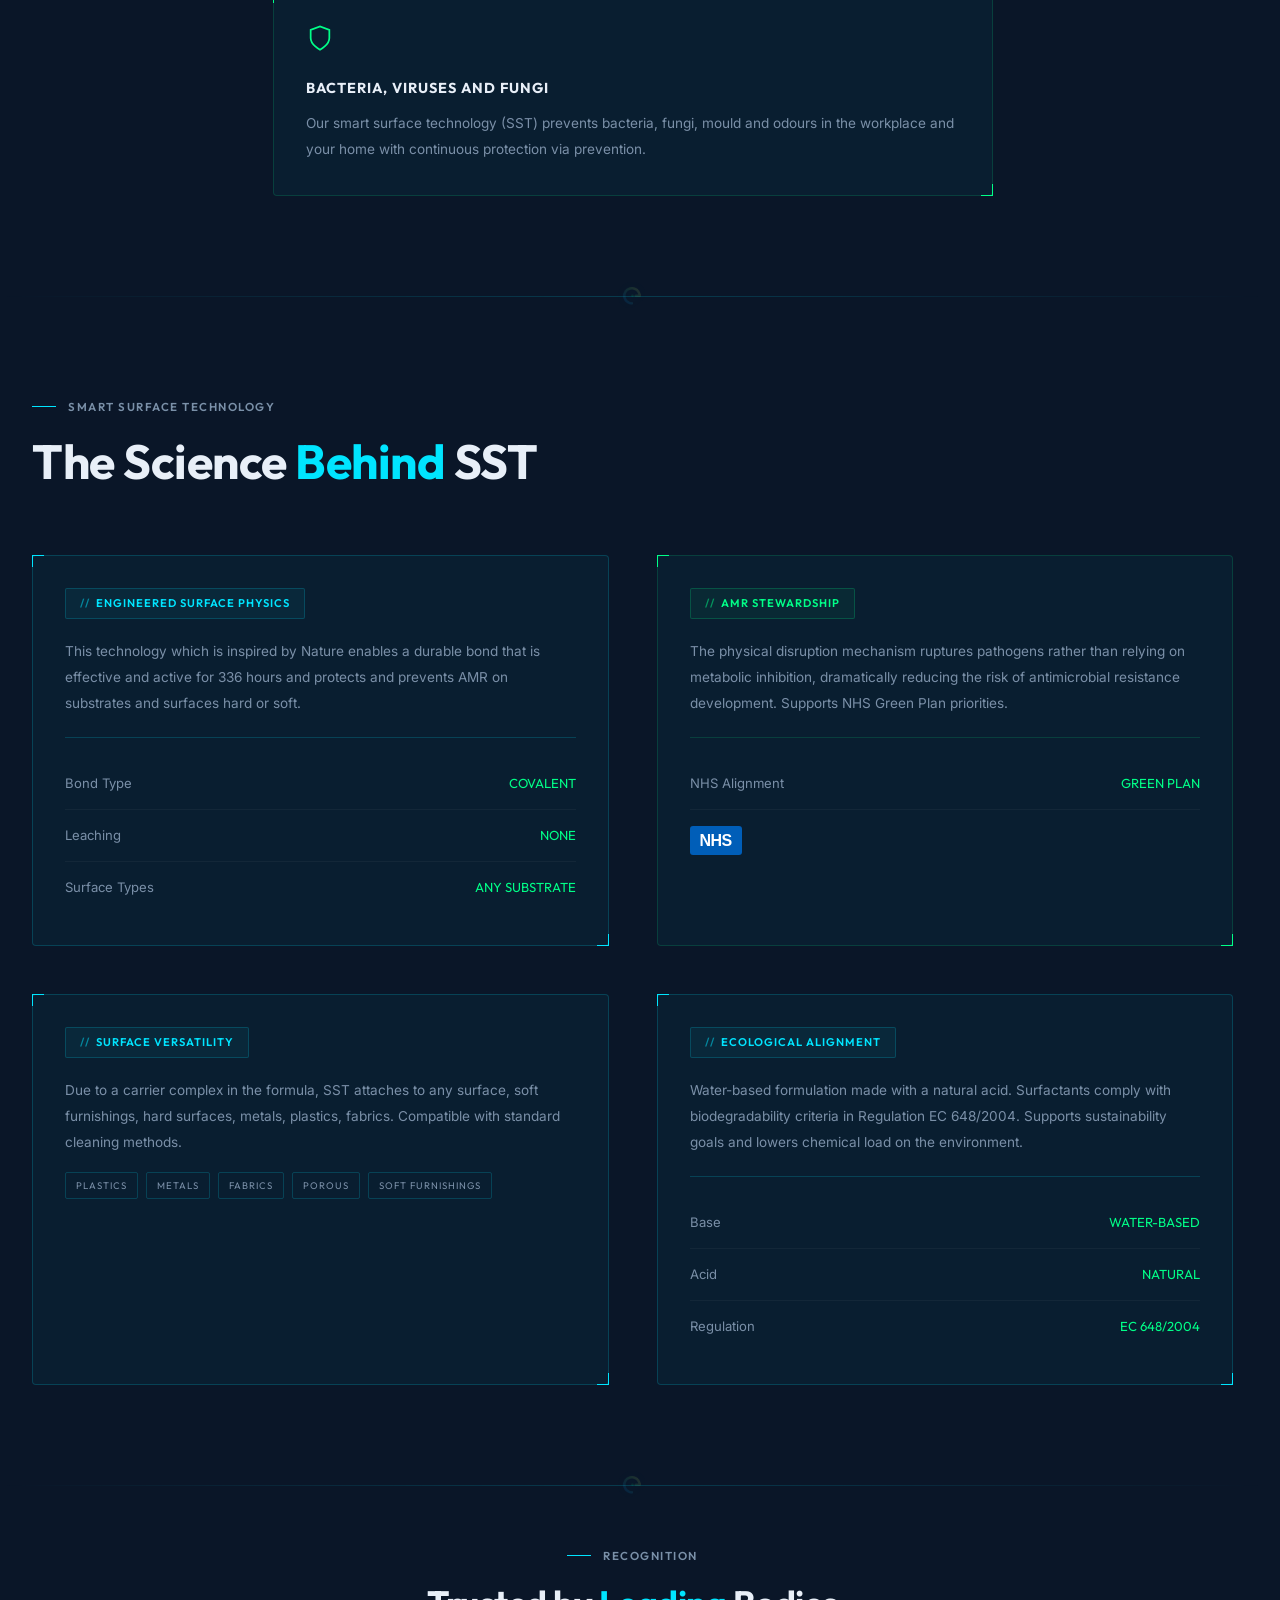
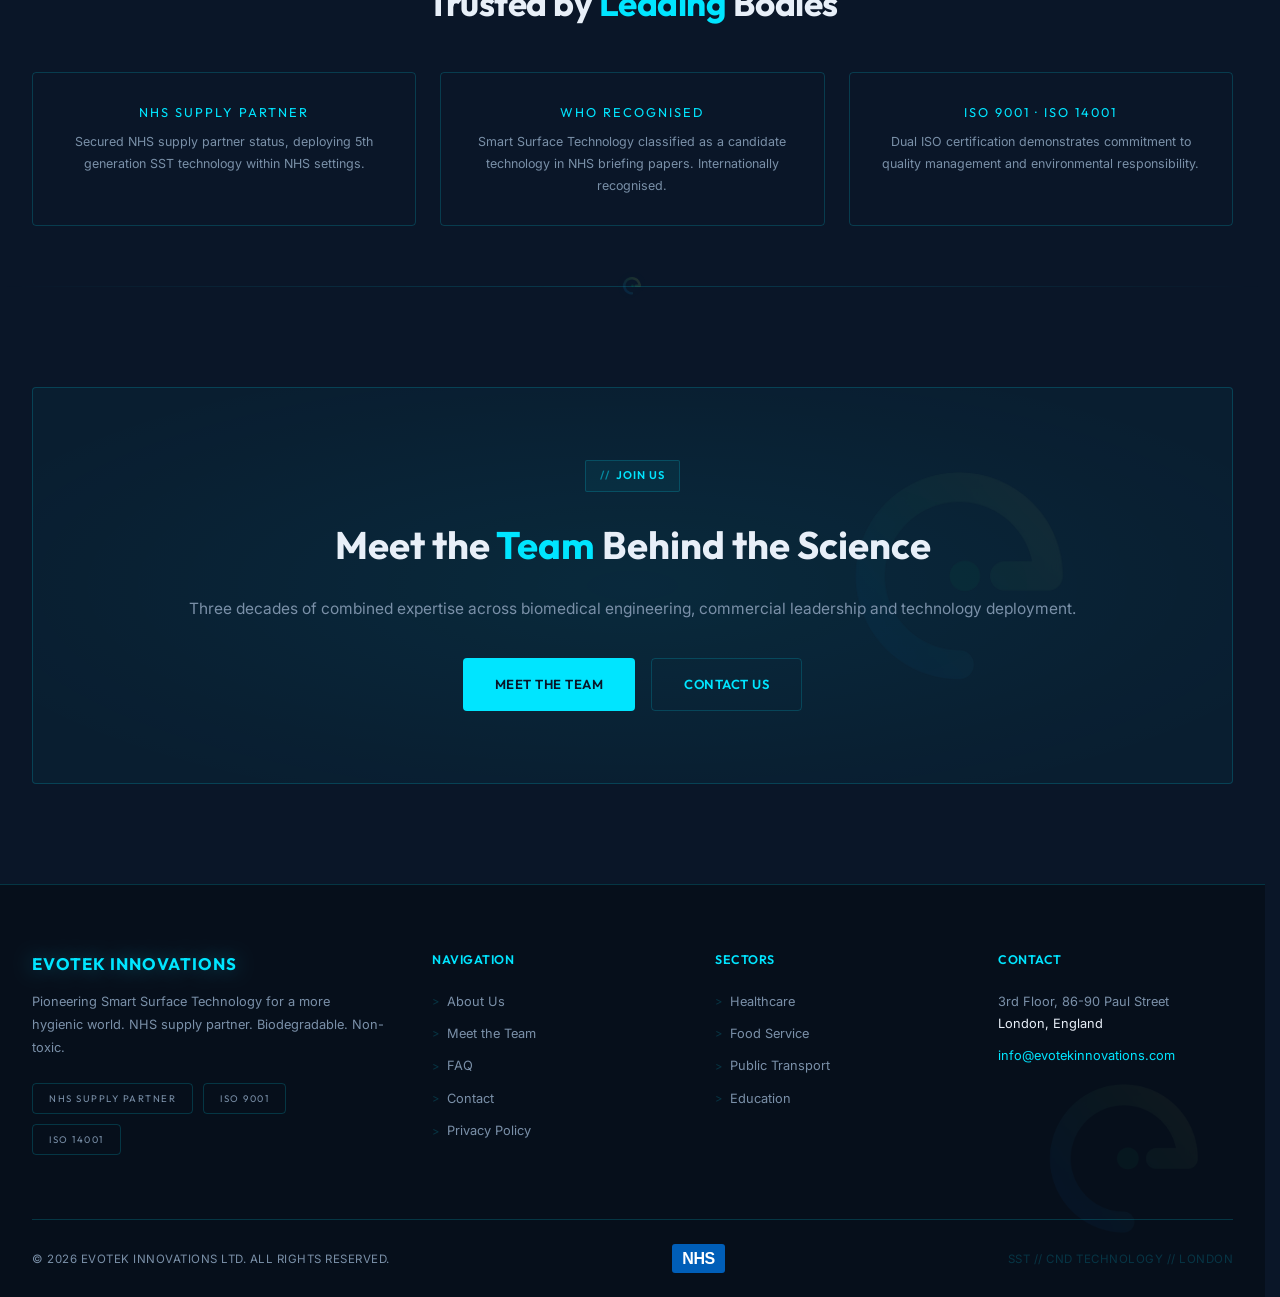
==== commit c35c1772: "feat(seo): full audit fixes — schema, GEO, technical, content - Fix LocalBusiness geo to 5dp (51.524" ====
--- a/about.html
+++ b/about.html
@@ -42,6 +42,7 @@
     ]
   }
   </script>
+  <meta name="robots" content="index, follow"/>
 </head>
 <body>
 
@@ -364,8 +365,8 @@
   </div>
 </footer>
 
-<script src="js/lang.js"></script>
-<script src="js/main.js"></script>
-<script src="js/cookies.js"></script>
+<script src="js/lang.js" defer></script>
+<script src="js/main.js" defer></script>
+<script src="js/cookies.js" defer></script>
 </body>
 </html>
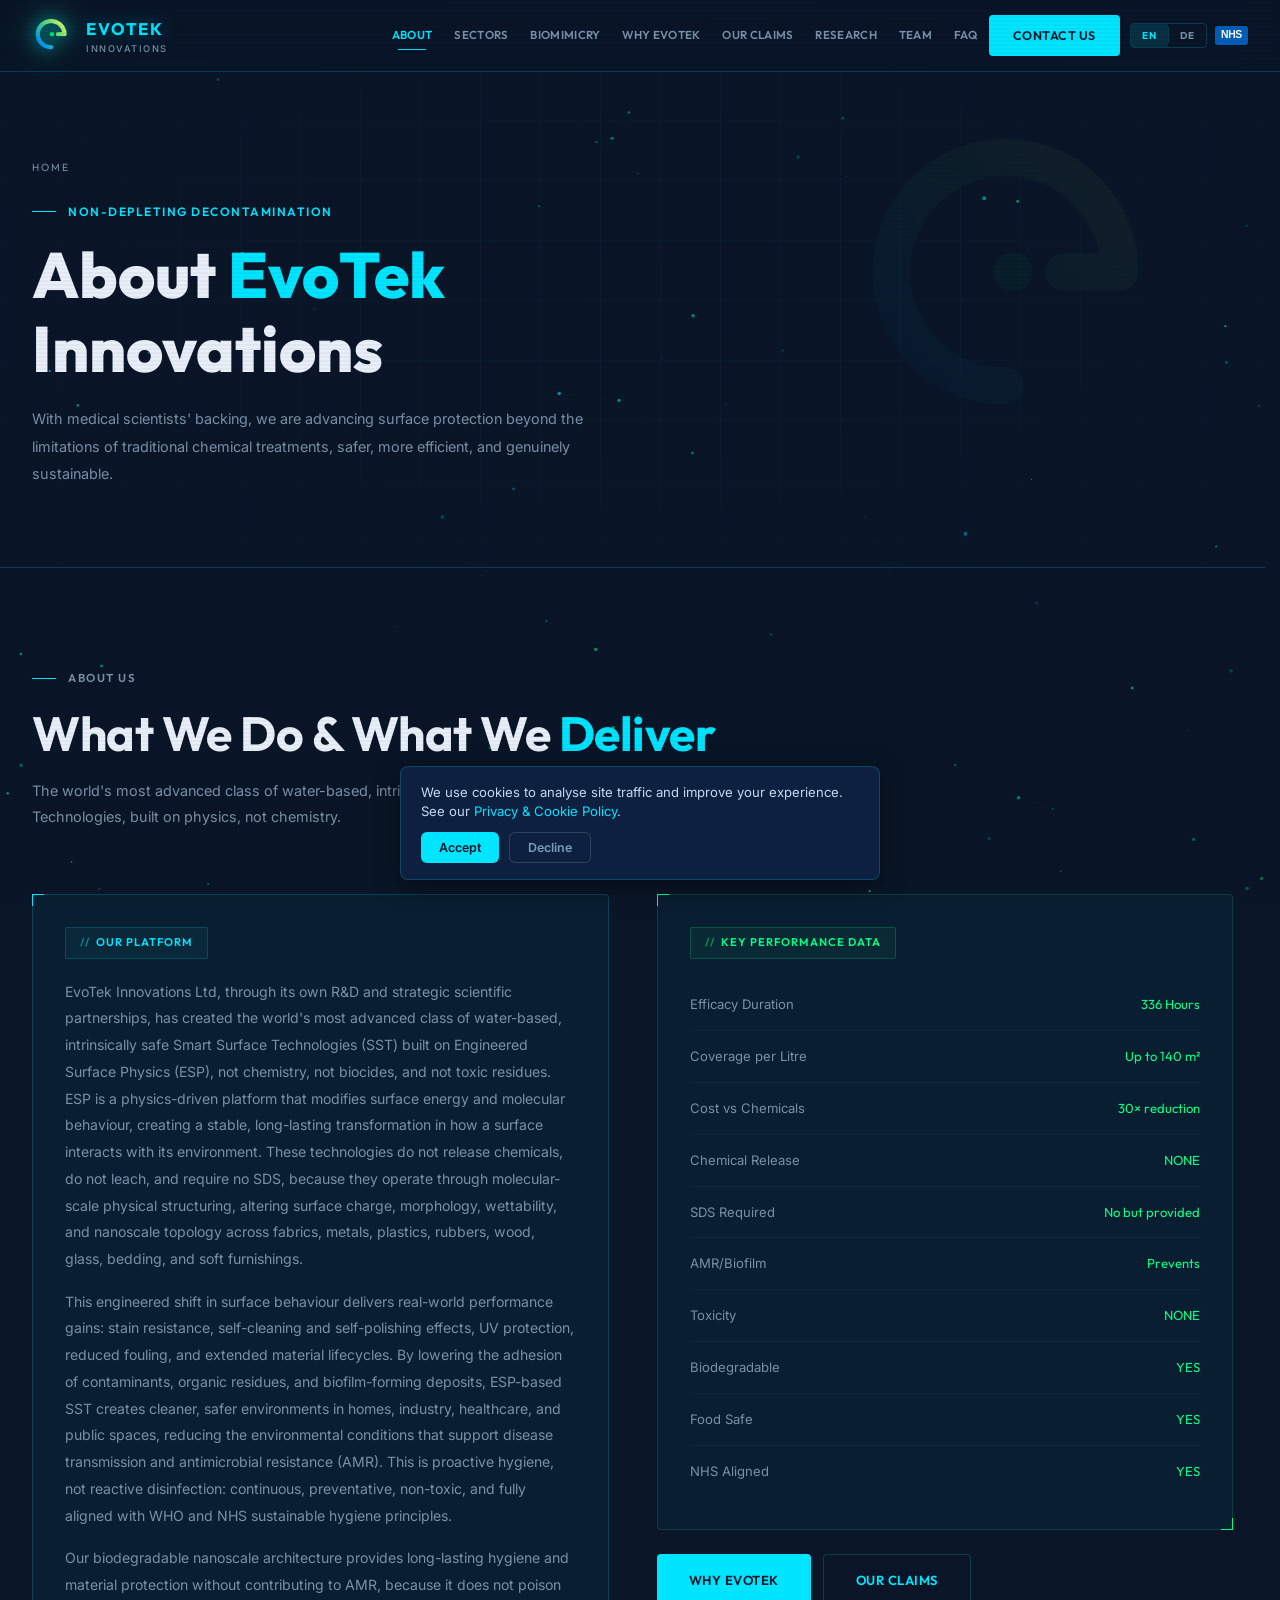
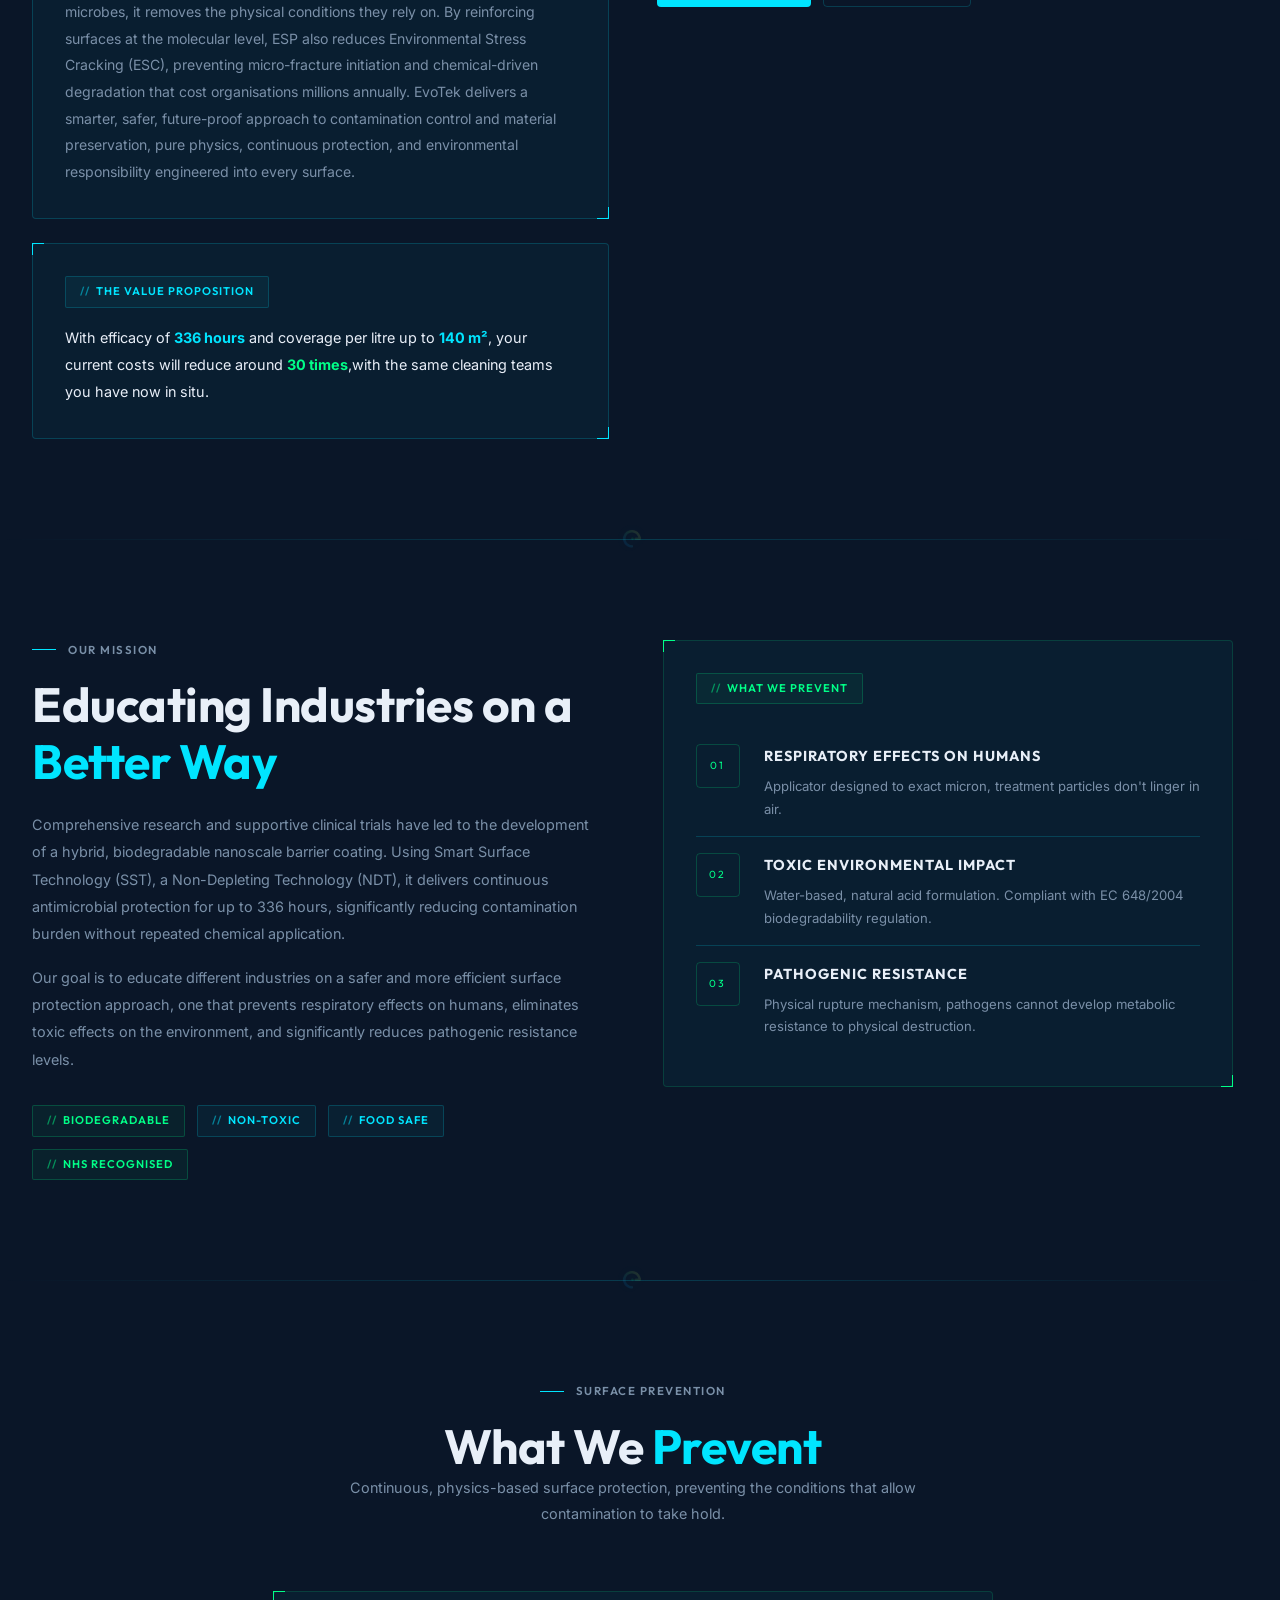
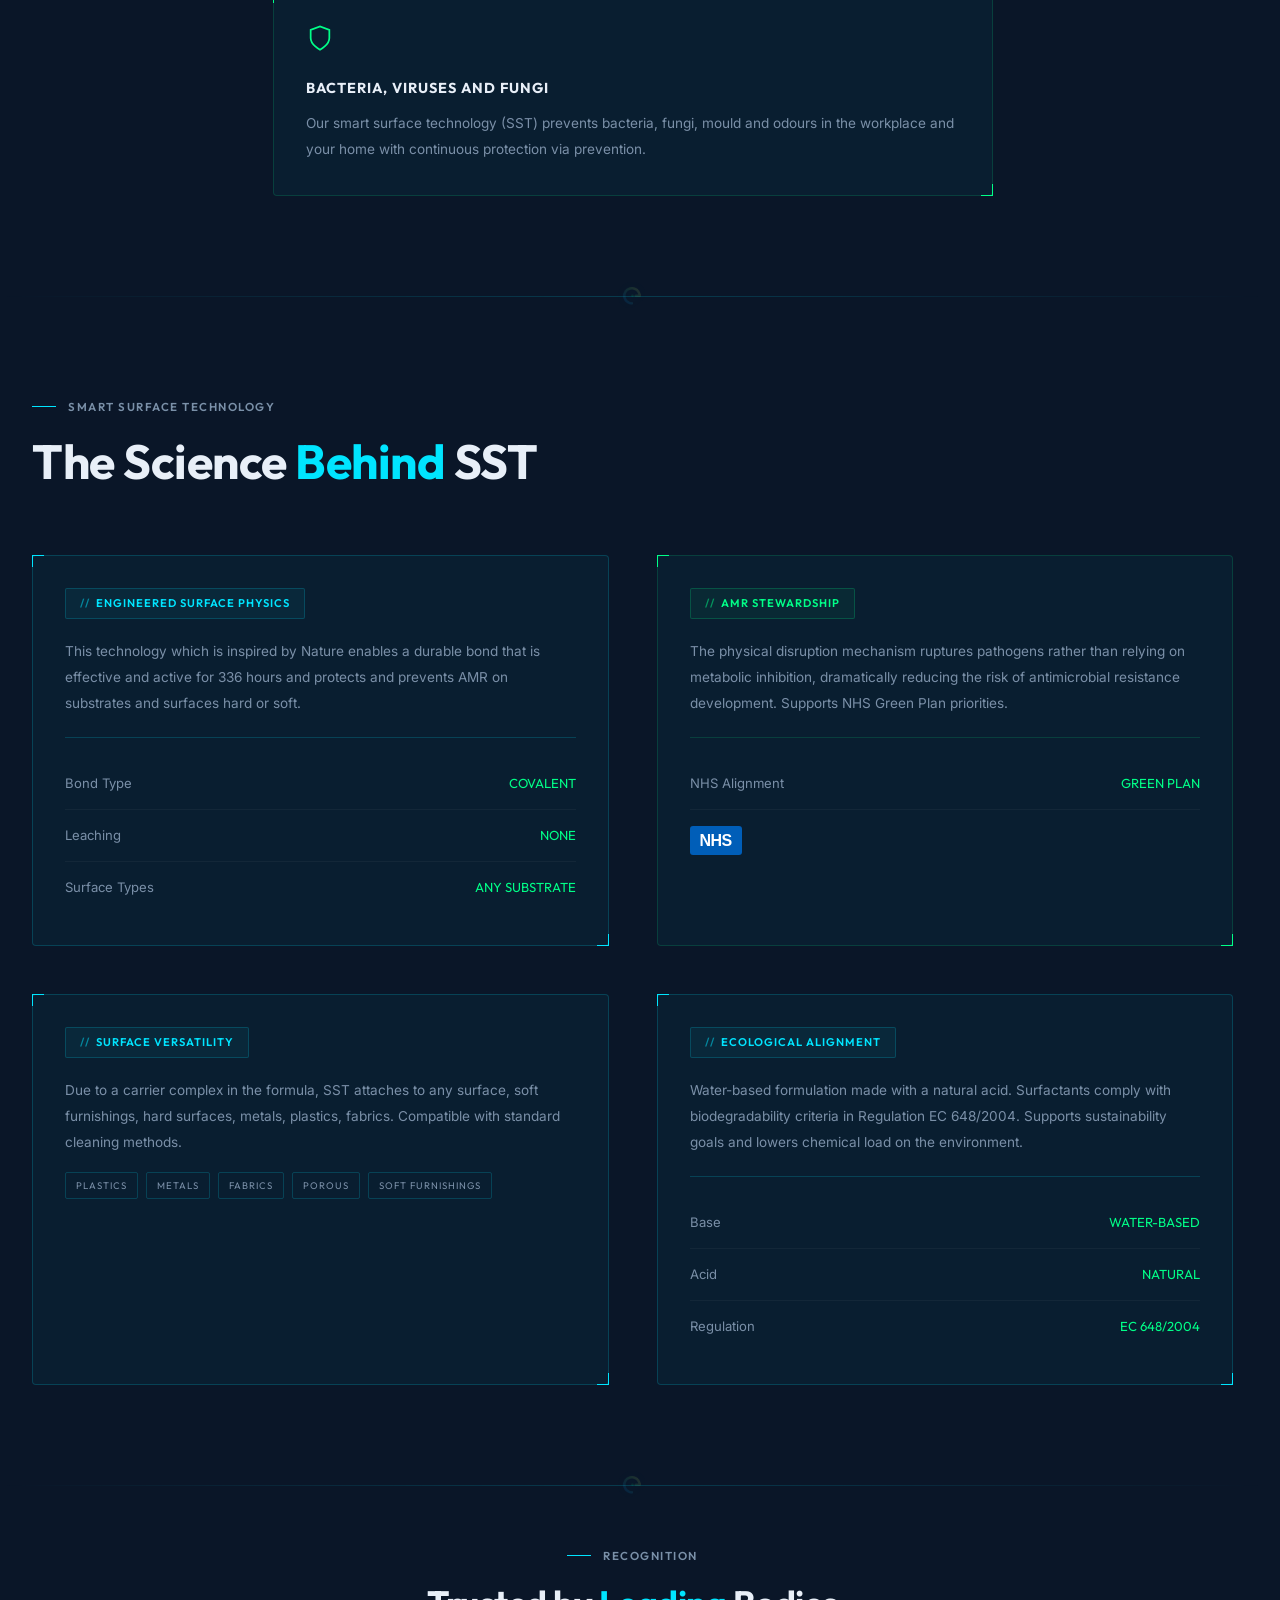
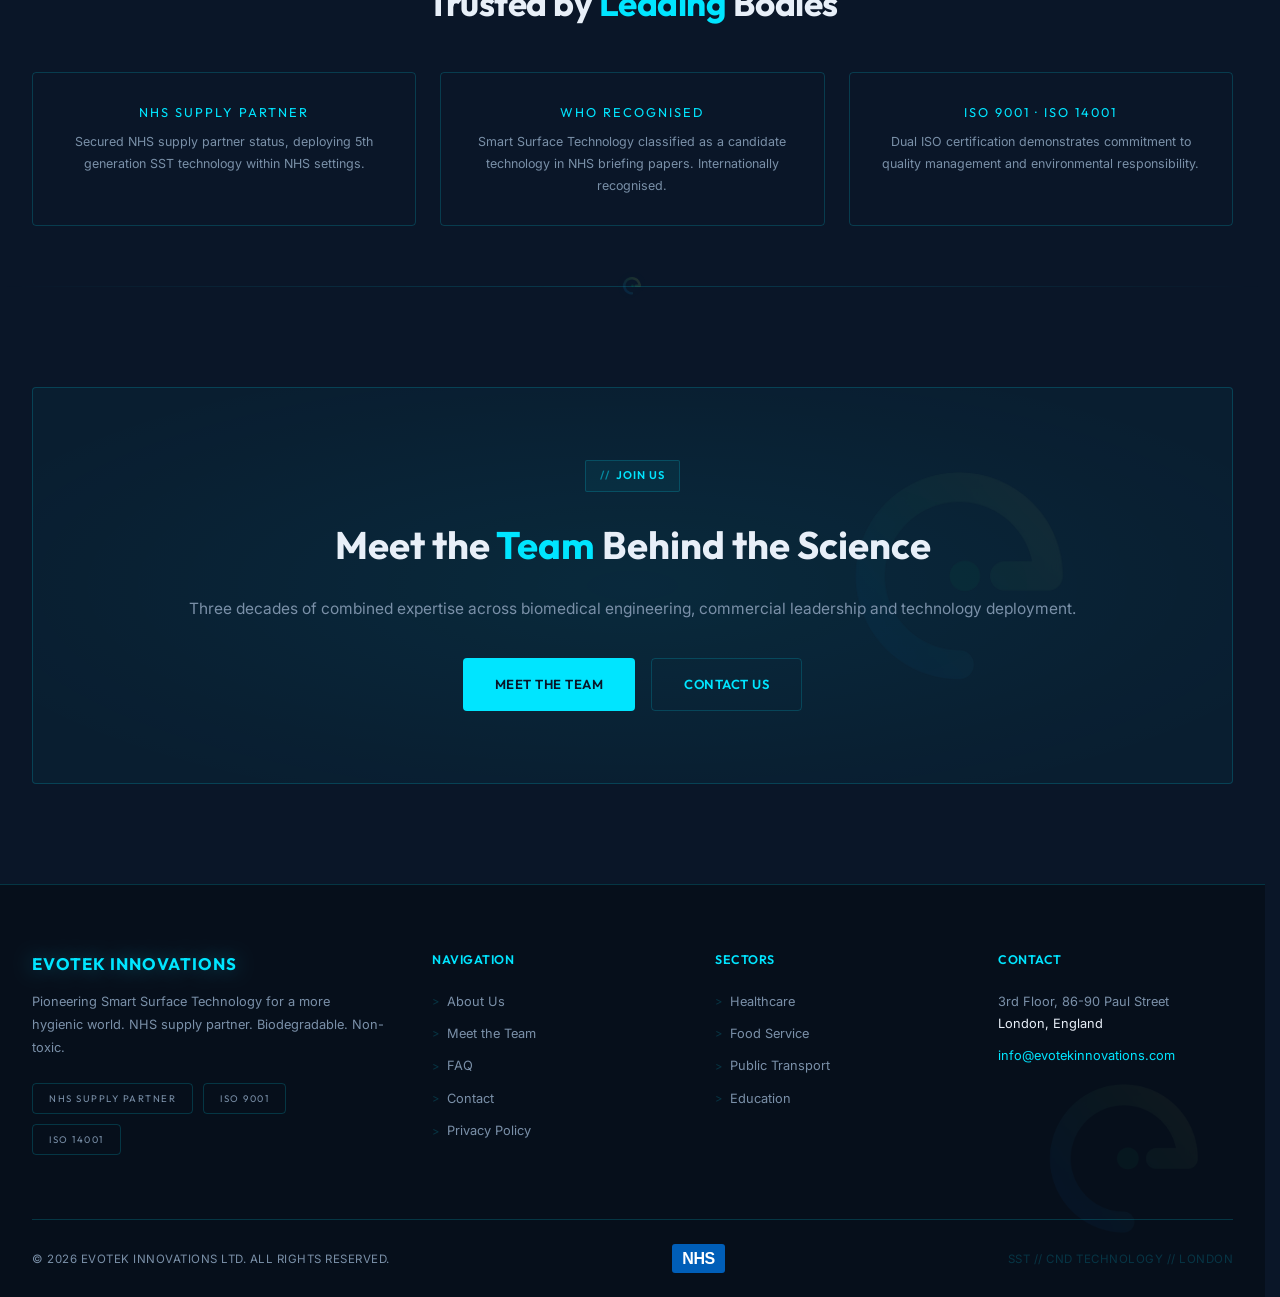
==== commit 01a35cbe: "feat: full SEO/GEO/AI stack — schema, FAQPage, robots.txt, sitemap, llms.txt, GSC file" ====
--- a/about.html
+++ b/about.html
@@ -6,20 +6,27 @@
   <title>About | EvoTek Innovations | Smart Surface Technology</title>
   <meta name="description" content="Learn how EvoTek Innovations is advancing surface protection beyond conventional chemical treatments with biodegradable nanoscale barrier coatings and Smart Surface Technology."/>
   <link rel="stylesheet" href="css/style.css"/>
-  <link rel="canonical" href="https://www.evotekinnovations.com/about.html"/>
-  <meta property="og:type" content="website"/>
-  <meta property="og:site_name" content="EvoTek Innovations"/>
-  <meta property="og:title" content="About | EvoTek Innovations | Smart Surface Technology"/>
-  <meta property="og:description" content="EvoTek Innovations advances surface protection with biodegradable nanoscale barrier coatings. Smart Surface Technology trusted by NHS. Based in London."/>
-  <meta property="og:url" content="https://www.evotekinnovations.com/about.html"/>
-  <meta property="og:image" content="https://www.evotekinnovations.com/images/EVO2.png"/>
-  <meta name="twitter:card" content="summary_large_image"/>
-  <meta name="twitter:title" content="About | EvoTek Innovations | Smart Surface Technology"/>
-  <meta name="twitter:description" content="EvoTek Innovations advances surface protection with biodegradable nanoscale barrier coatings. Smart Surface Technology trusted by NHS. Based in London."/>
-  <meta name="twitter:image" content="https://www.evotekinnovations.com/images/EVO2.png"/>
-  <link rel="alternate" hreflang="en" href="https://www.evotekinnovations.com/about.html"/>
-  <link rel="alternate" hreflang="de" href="https://www.evotekinnovations.com/about.html?lang=de"/>
-  <link rel="alternate" hreflang="x-default" href="https://www.evotekinnovations.com/about.html"/>
+  <link rel="canonical" href="https://evotekinnovations.com/about.html"/>
+  <meta name="robots" content="index, follow, max-snippet:-1, max-image-preview:large, max-video-preview:-1">
+  <meta name="googlebot" content="index, follow">
+  <meta property="og:type" content="website">
+  <meta property="og:url" content="https://evotekinnovations.com/about.html">
+  <meta property="og:title" content="About | EvoTek Innovations | Smart Surface Technology">
+  <meta property="og:description" content="EvoTek Innovations advances surface protection with biodegradable nanoscale barrier coatings. Smart Surface Technology trusted by NHS. Based in London.">
+  <meta property="og:image" content="https://evotekinnovations.com/assets/og-image.jpg">
+  <meta property="og:locale" content="en_GB">
+  <meta property="og:site_name" content="EvoTek Innovations">
+  <meta name="twitter:card" content="summary_large_image">
+  <meta name="twitter:title" content="About | EvoTek Innovations | Smart Surface Technology">
+  <meta name="twitter:description" content="EvoTek Innovations advances surface protection with biodegradable nanoscale barrier coatings. Smart Surface Technology trusted by NHS. Based in London.">
+  <meta name="twitter:image" content="https://evotekinnovations.com/assets/og-image.jpg">
+  <meta name="geo.region" content="GB-ENG">
+  <meta name="geo.placename" content="London, England">
+  <meta name="geo.position" content="51.52436;-0.08648">
+  <meta name="ICBM" content="51.52436, -0.08648">
+  <link rel="alternate" hreflang="en" href="https://evotekinnovations.com/about.html"/>
+  <link rel="alternate" hreflang="de" href="https://evotekinnovations.com/about.html?lang=de"/>
+  <link rel="alternate" hreflang="x-default" href="https://evotekinnovations.com/about.html"/>
   <script type="application/ld+json">
   {
     "@context": "https://schema.org",
@@ -27,16 +34,16 @@
       {
         "@type": "BreadcrumbList",
         "itemListElement": [
-          { "@type": "ListItem", "position": 1, "name": "Home", "item": "https://www.evotekinnovations.com/" },
-          { "@type": "ListItem", "position": 2, "name": "About", "item": "https://www.evotekinnovations.com/about.html" }
+          { "@type": "ListItem", "position": 1, "name": "Home", "item": "https://evotekinnovations.com/" },
+          { "@type": "ListItem", "position": 2, "name": "About", "item": "https://evotekinnovations.com/about.html" }
         ]
       },
       {
         "@type": "AboutPage",
-        "@id": "https://www.evotekinnovations.com/about.html",
-        "url": "https://www.evotekinnovations.com/about.html",
+        "@id": "https://evotekinnovations.com/about.html",
+        "url": "https://evotekinnovations.com/about.html",
         "name": "About EvoTek Innovations",
-        "isPartOf": { "@id": "https://www.evotekinnovations.com/#website" },
+        "isPartOf": { "@id": "https://evotekinnovations.com/#website" },
         "inLanguage": "en-GB"
       }
     ]
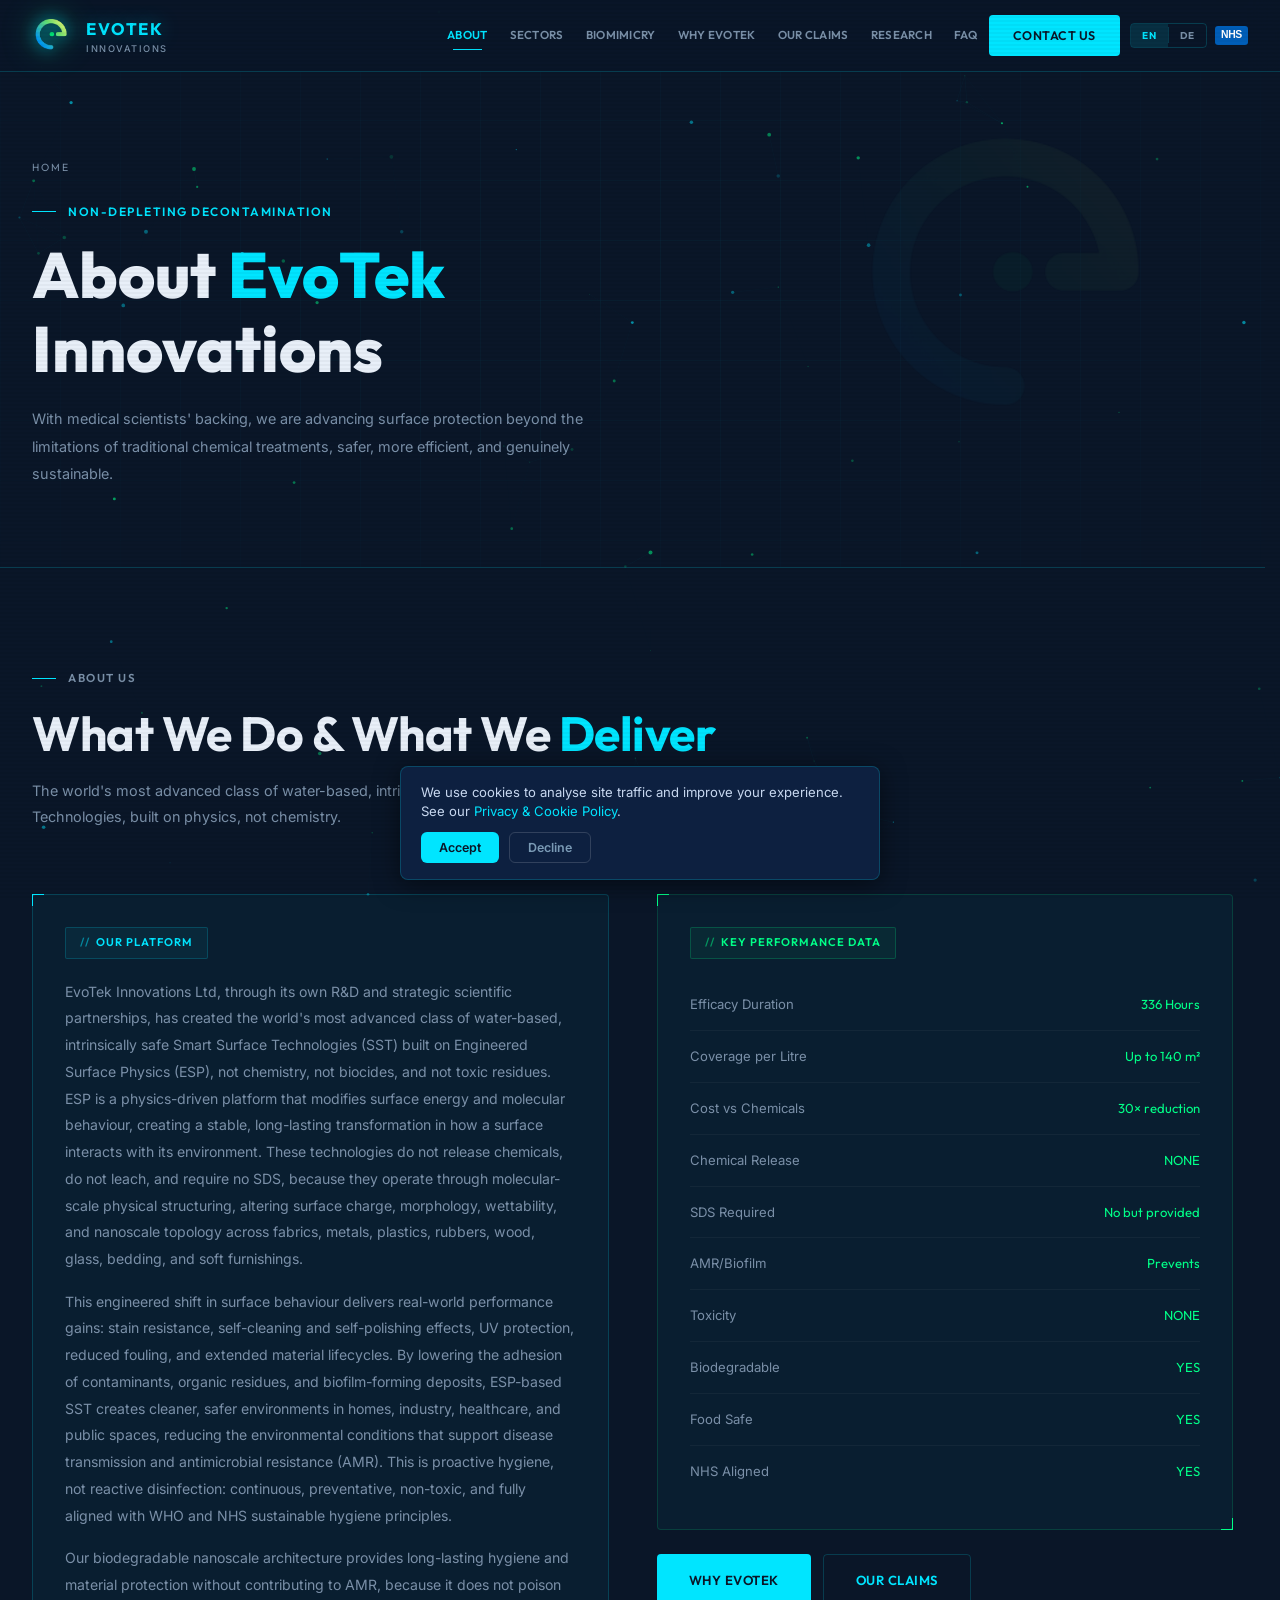
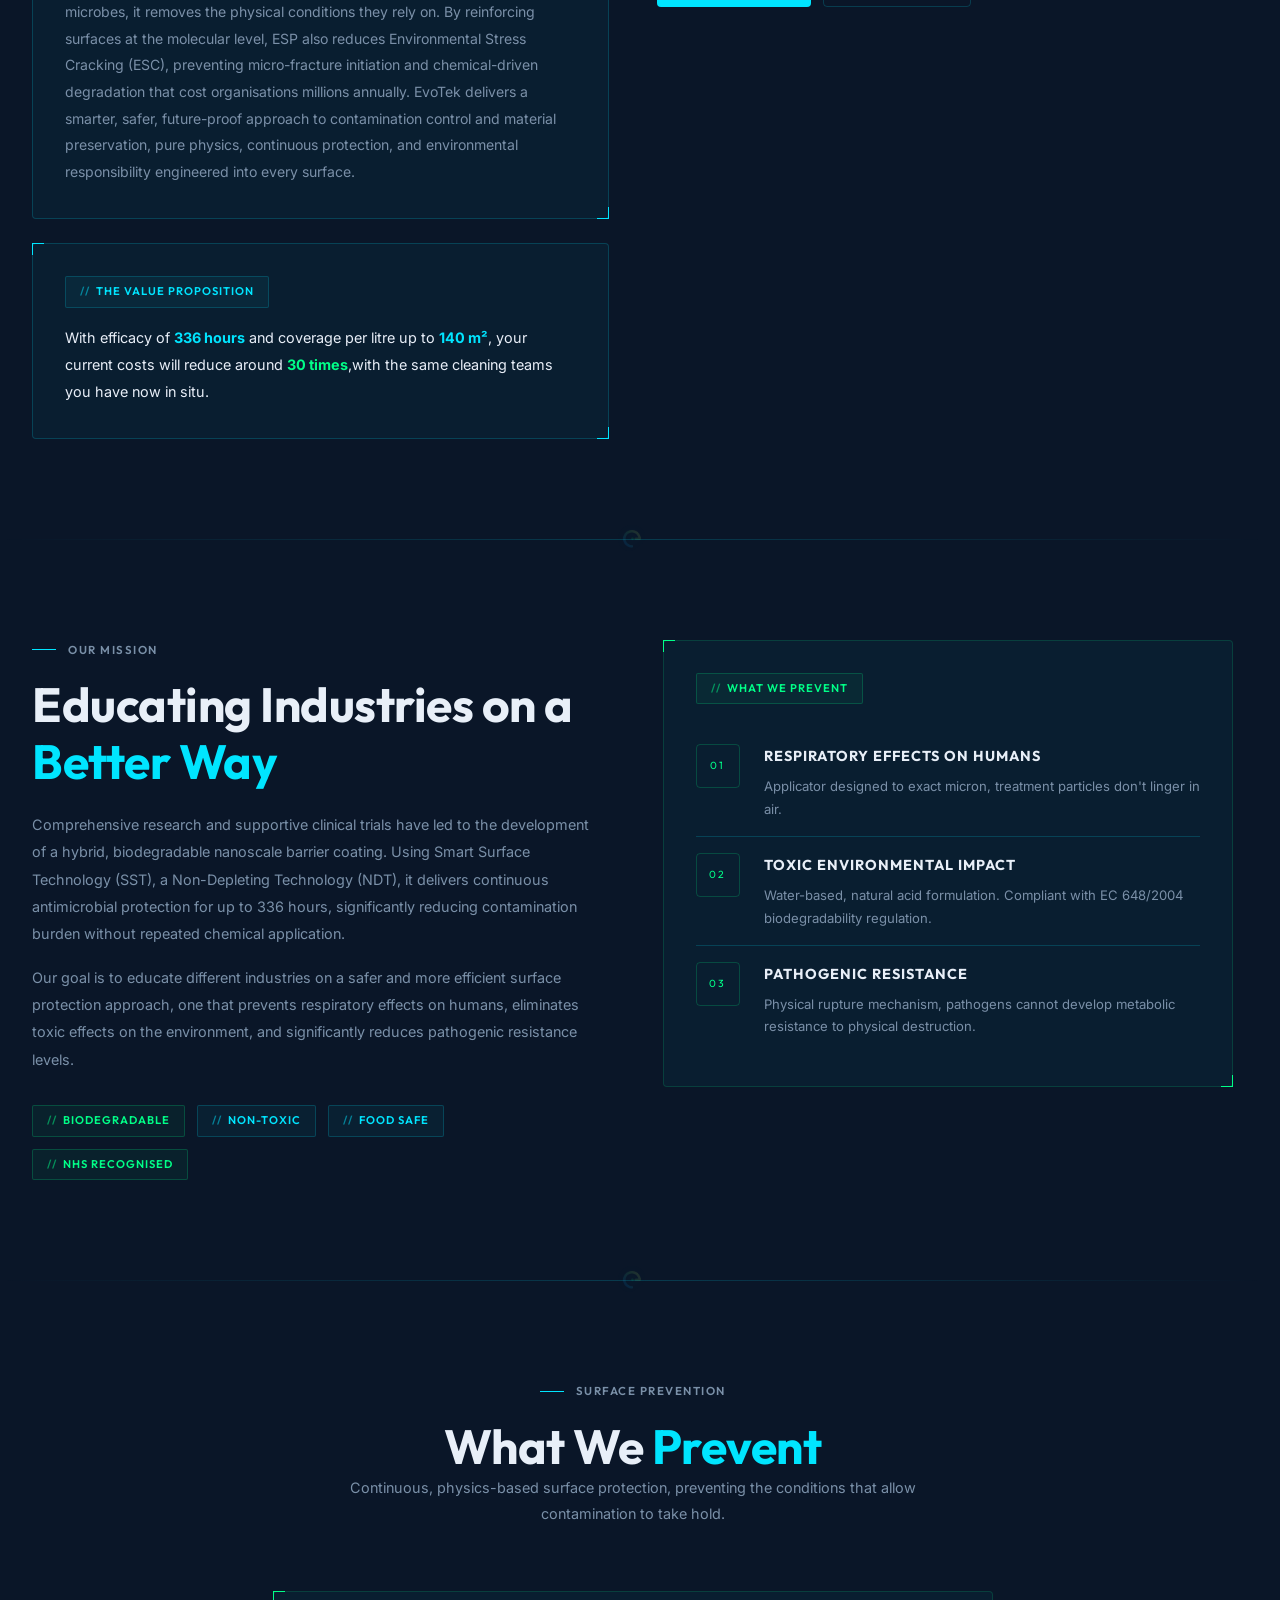
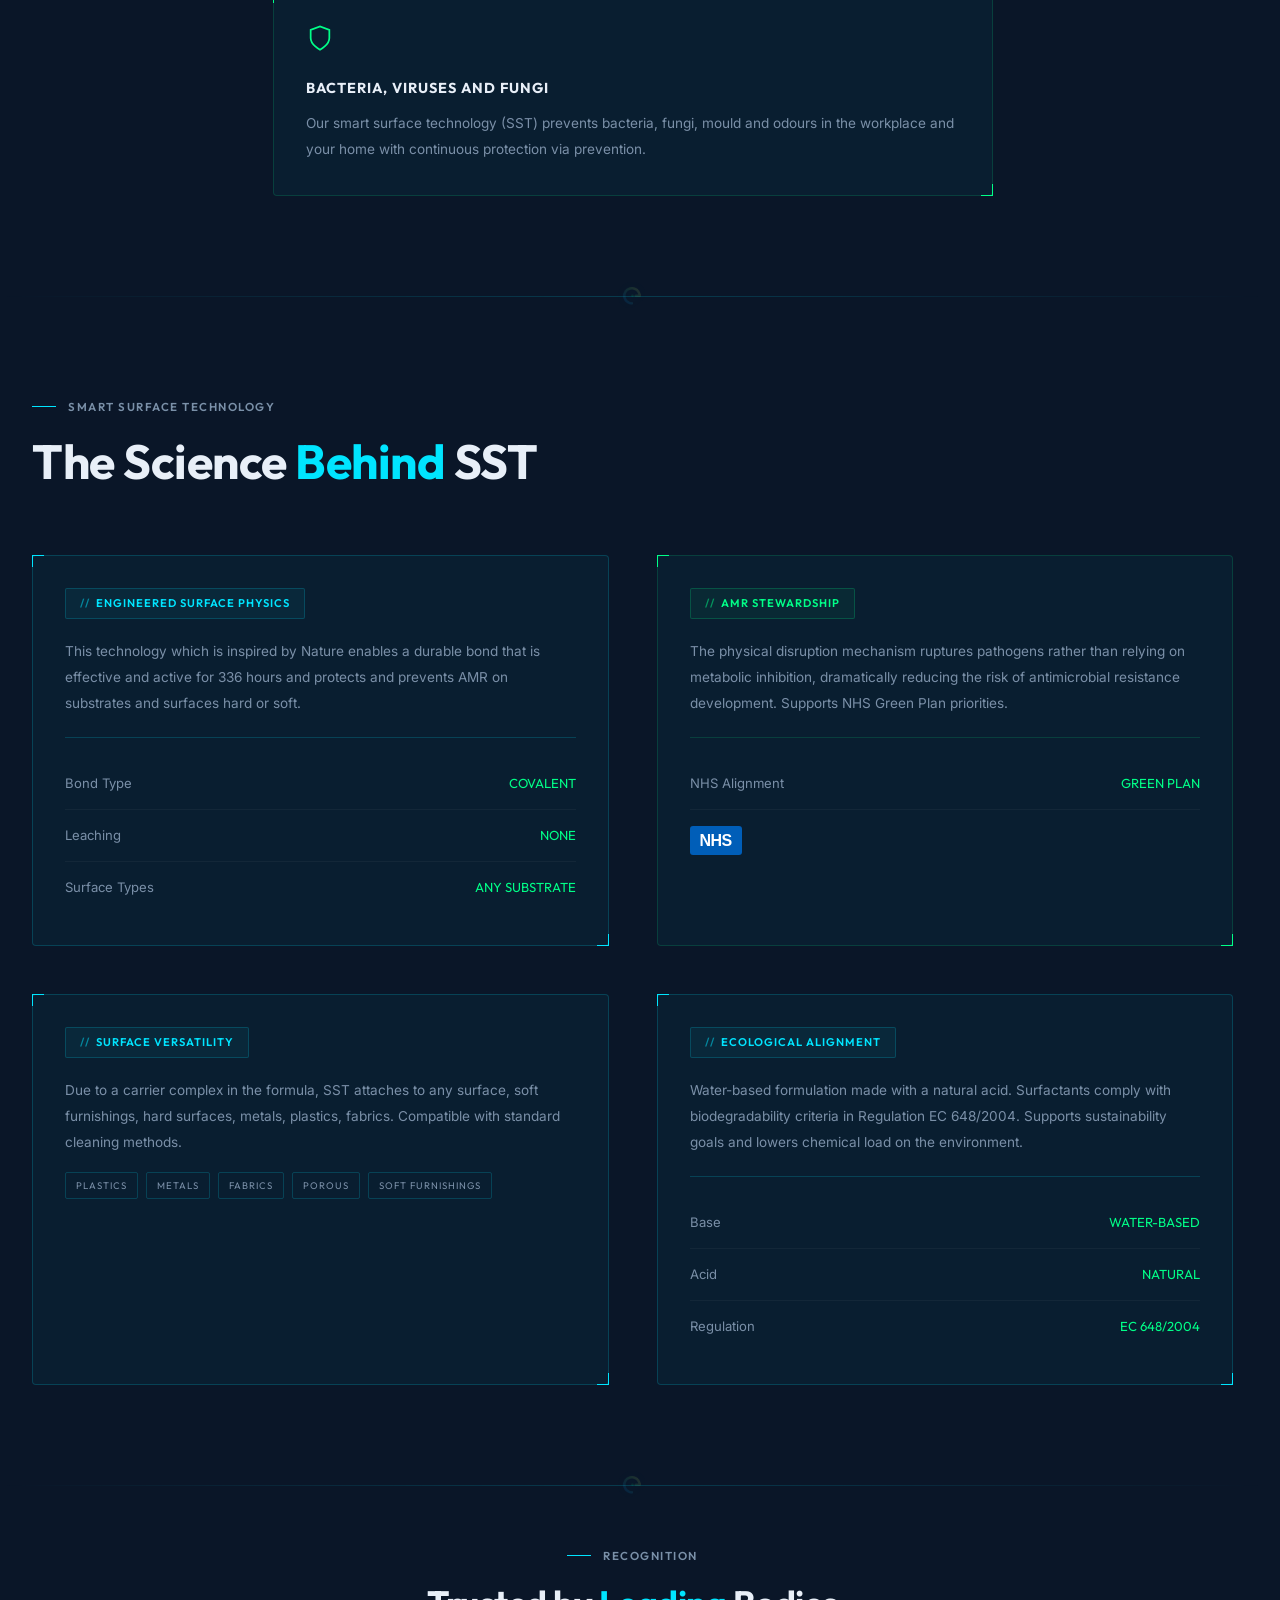
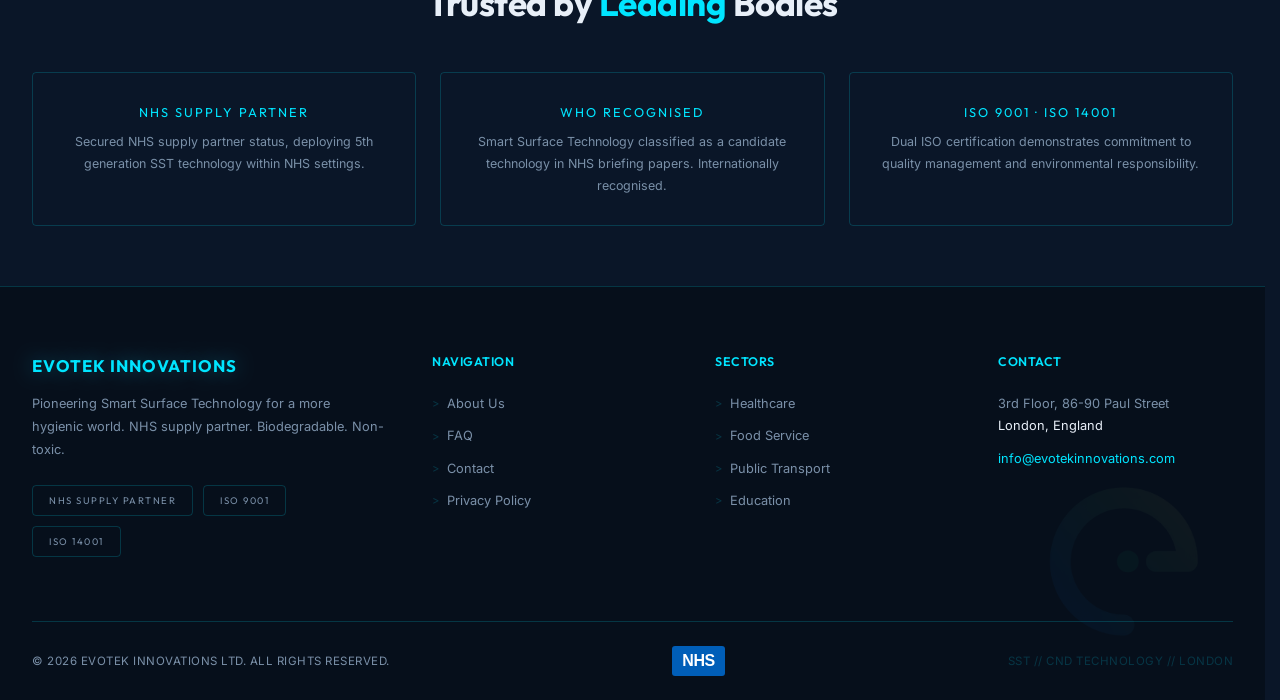
==== commit 09f56425: "chore: remove Team page links from nav, footer and CTAs" ====
--- a/about.html
+++ b/about.html
@@ -69,7 +69,6 @@
       <a href="why-evotek.html" class="nav-link" data-i18n="nav.why">WHY EVOTEK</a>
       <a href="claims.html" class="nav-link" data-i18n="nav.claims">OUR CLAIMS</a>
       <a href="research.html" class="nav-link">RESEARCH</a>
-      <a href="team.html" class="nav-link" data-i18n="nav.team">TEAM</a>
       <a href="faq.html" class="nav-link" data-i18n="nav.faq">FAQ</a>
       <a href="contact.html" class="nav-cta" data-i18n="nav.contact">CONTACT US</a>
       <div class="lang-switcher" id="lang-switcher">
@@ -91,7 +90,6 @@
   <a href="why-evotek.html" data-i18n="nav.why">WHY EVOTEK</a>
   <a href="claims.html" data-i18n="nav.claims">OUR CLAIMS</a>
   <a href="research.html">RESEARCH</a>
-  <a href="team.html" data-i18n="nav.team.mob">MEET THE TEAM</a>
   <a href="faq.html" data-i18n="nav.faq">FAQ</a>
   <a href="contact.html" class="nav-cta" data-i18n="nav.contact">CONTACT US</a>
   <div class="lang-switcher" style="margin:16px auto 0;justify-content:center;">
@@ -307,24 +305,6 @@
   </div>
 </section>
 
-<div class="sep"></div>
-
-<!-- CTA -->
-<section class="section">
-  <div class="container">
-    <div class="cta-banner reveal">
-      <div class="logo-watermark cta-logo-watermark"></div>
-      <div class="chip" style="margin:0 auto 20px;" data-i18n="about.cta.chip">JOIN US</div>
-      <h2 data-i18n-html="about.cta.title">Meet the <span style="color:var(--cyan)">Team</span> Behind the Science</h2>
-      <p data-i18n="about.cta.sub">Three decades of combined expertise across biomedical engineering, commercial leadership and technology deployment.</p>
-      <div class="btns">
-        <a href="team.html" class="btn-primary" data-i18n="about.cta.btn1">MEET THE TEAM</a>
-        <a href="contact.html" class="btn-ghost" data-i18n="about.cta.btn2">CONTACT US</a>
-      </div>
-    </div>
-  </div>
-</section>
-
 <!-- FOOTER -->
 <footer style="position:relative;overflow:hidden;">
   <div class="logo-watermark footer-logo-watermark"></div>
@@ -343,7 +323,6 @@
         <div class="footer-heading" data-i18n="foot.nav.h">NAVIGATION</div>
         <ul class="footer-links">
           <li><a href="about.html" data-i18n="foot.nav.1">About Us</a></li>
-          <li><a href="team.html" data-i18n="foot.nav.2">Meet the Team</a></li>
           <li><a href="faq.html" data-i18n="foot.nav.3">FAQ</a></li>
           <li><a href="contact.html" data-i18n="foot.nav.4">Contact</a></li>
           <li><a href="privacy.html">Privacy Policy</a></li>
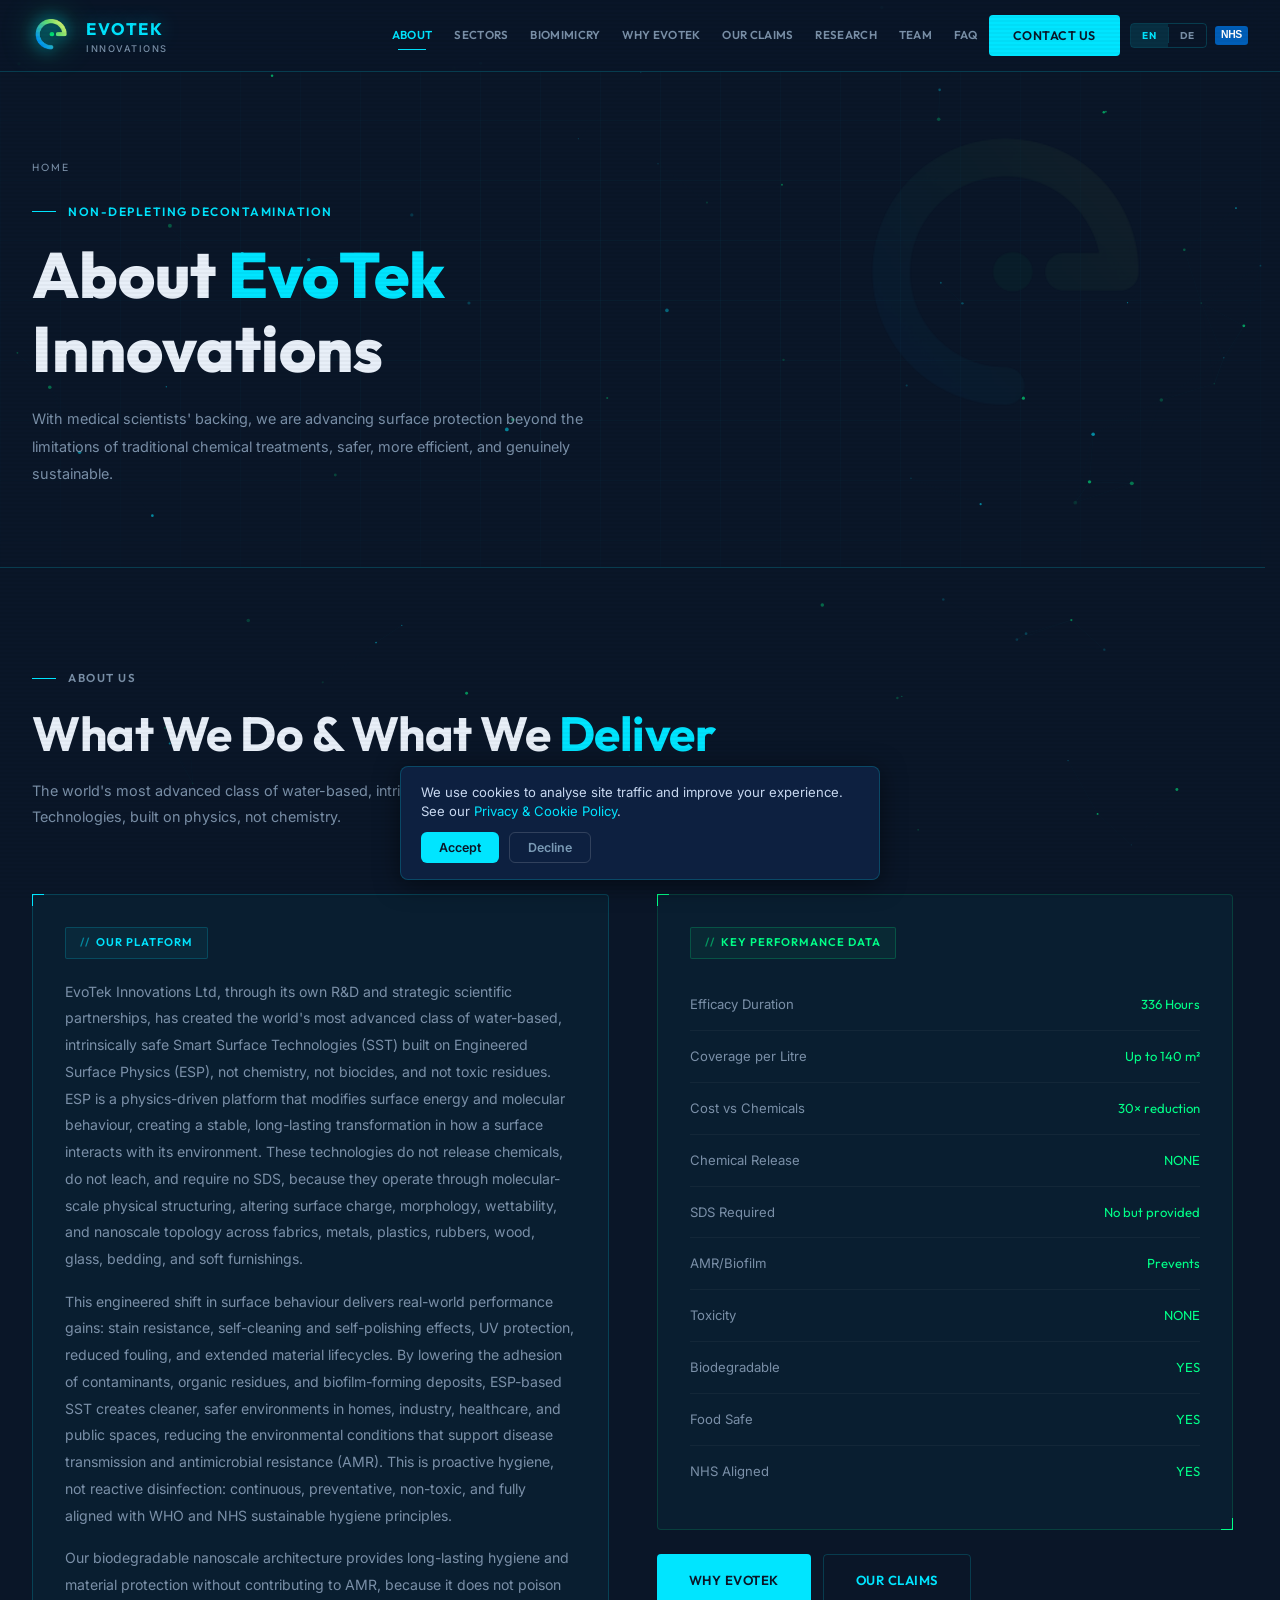
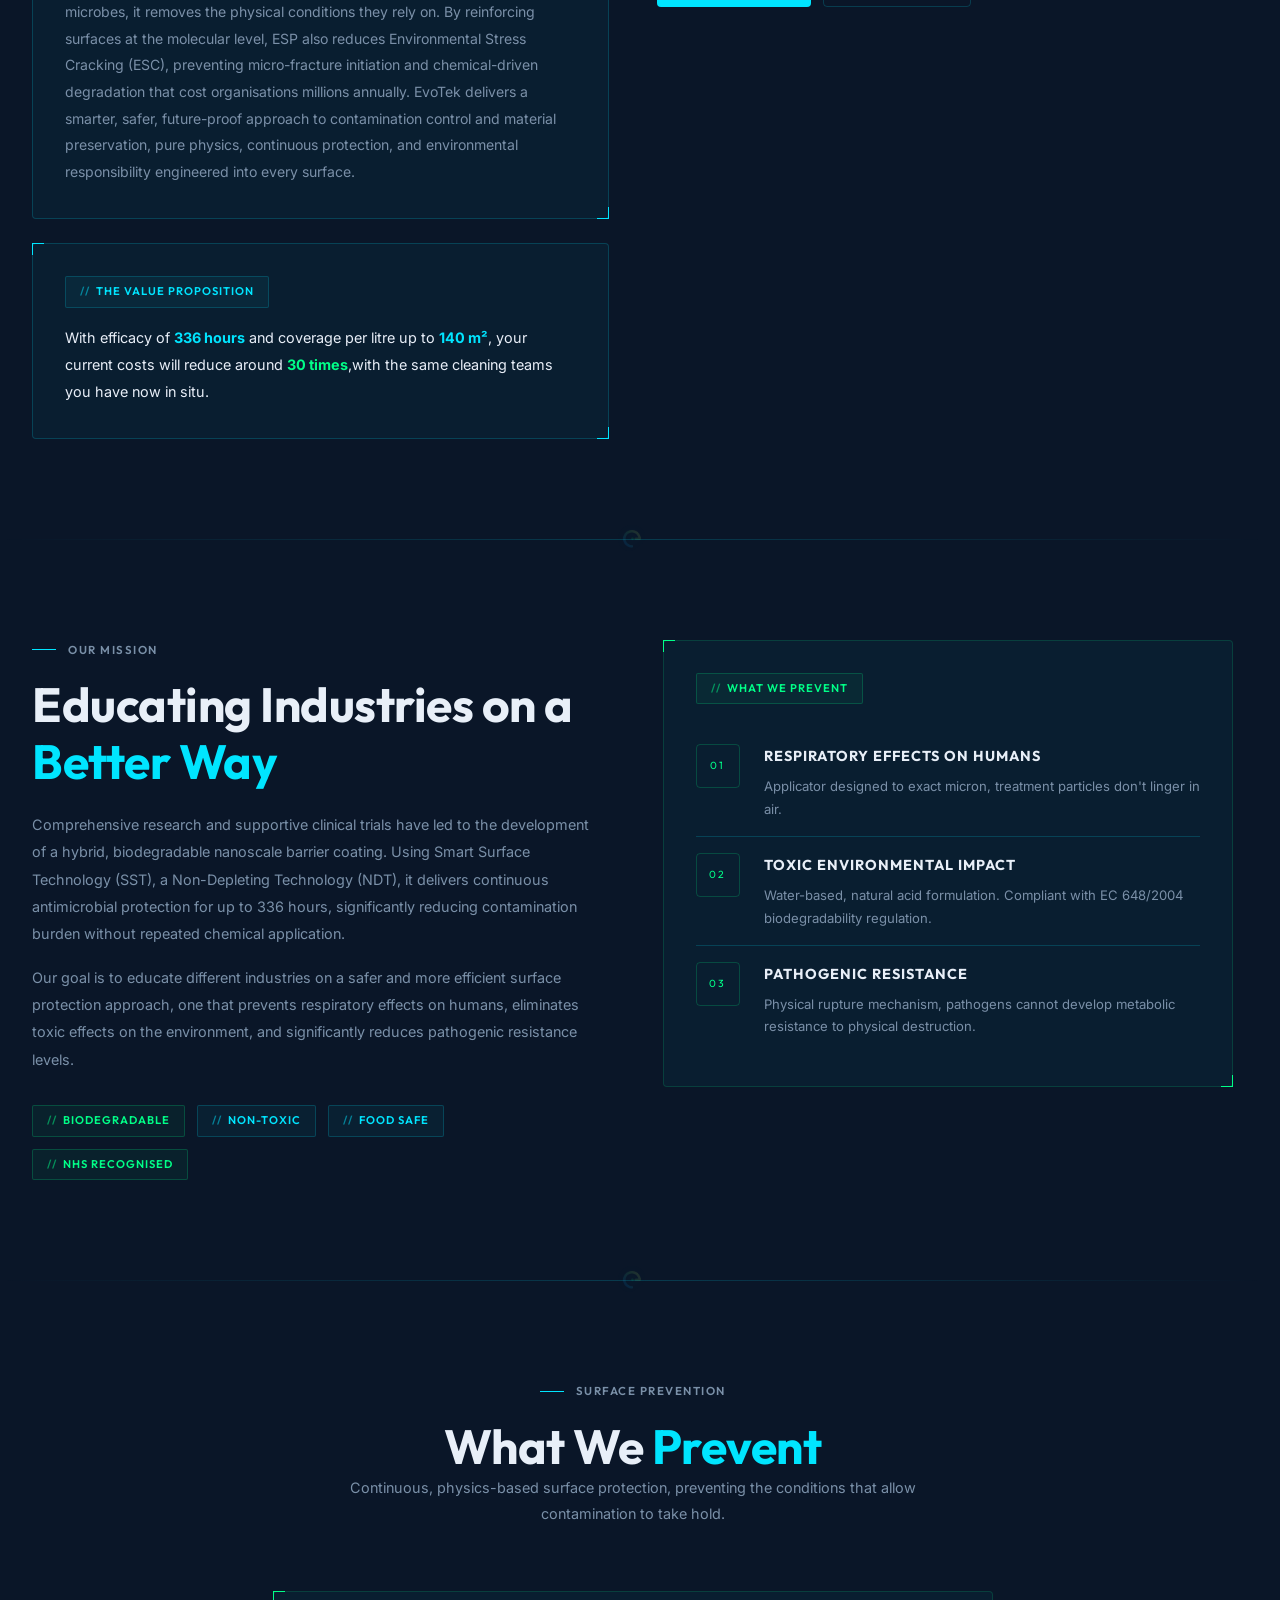
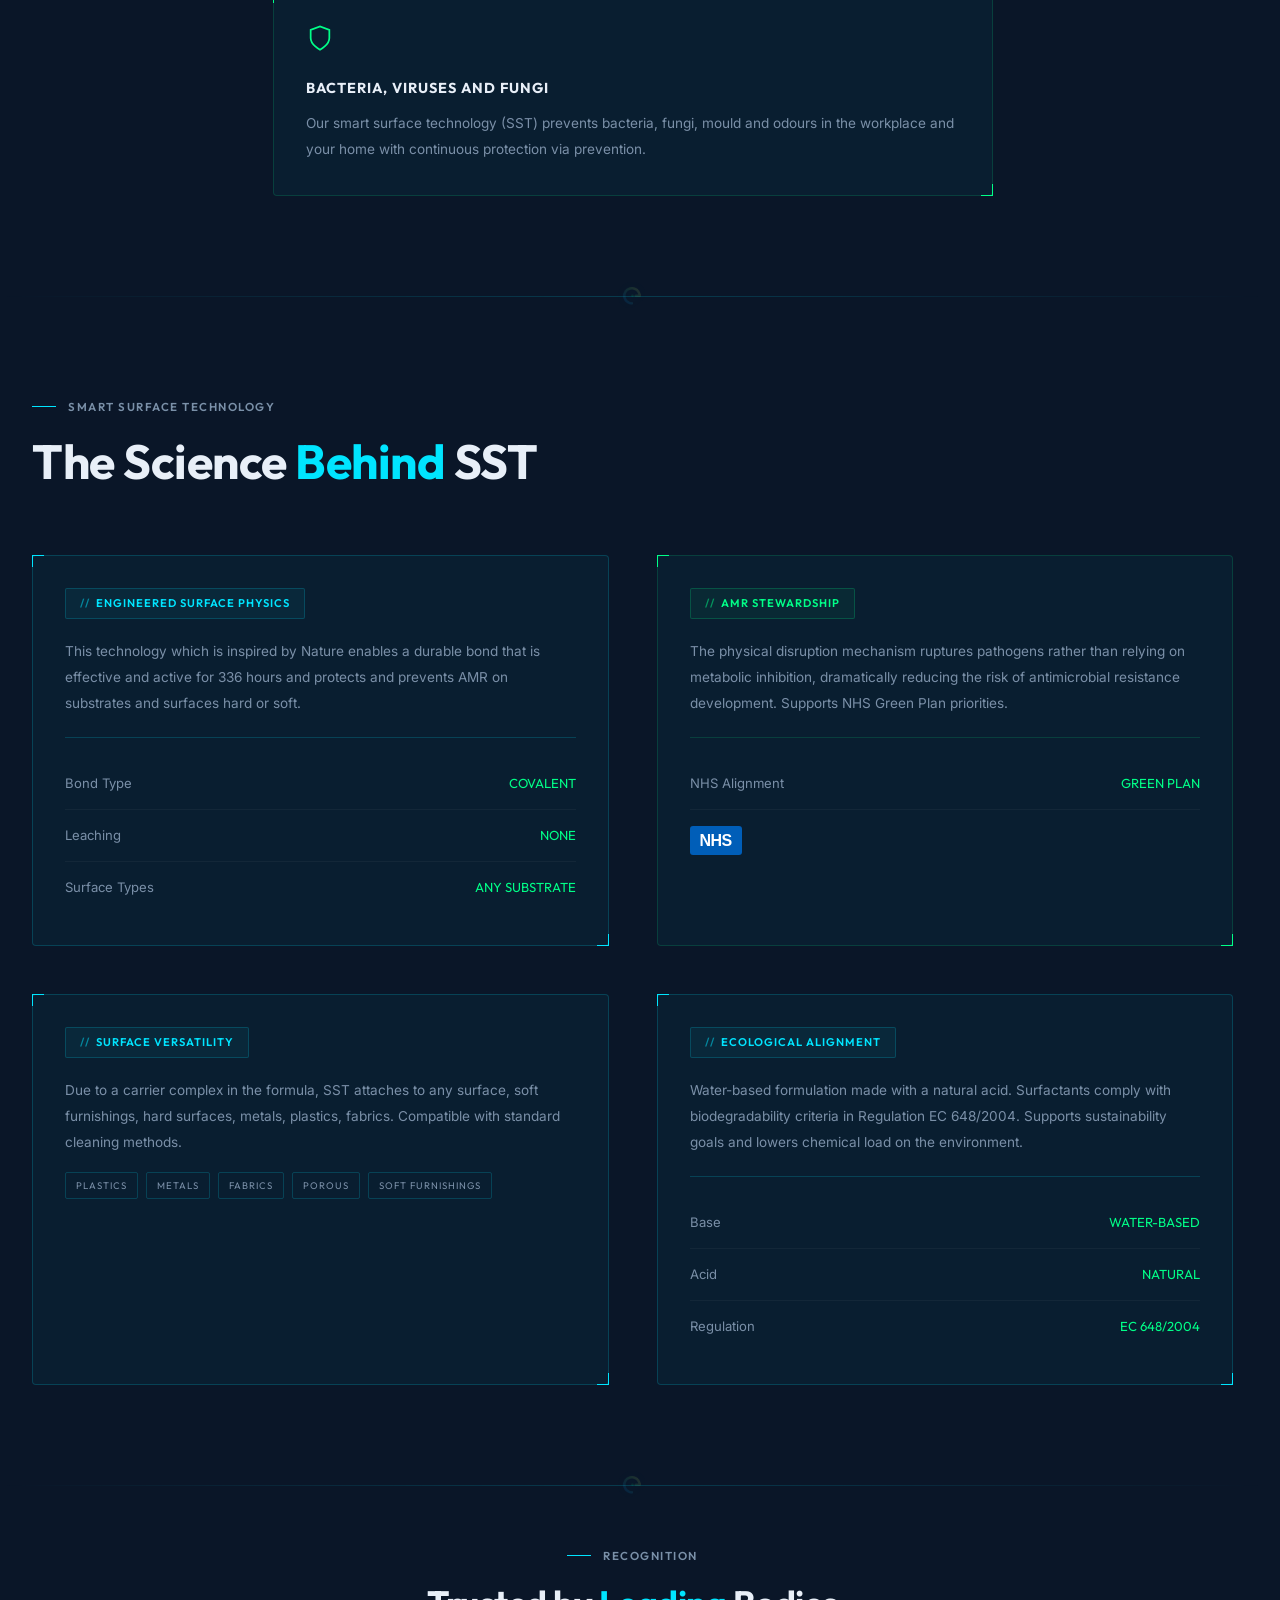
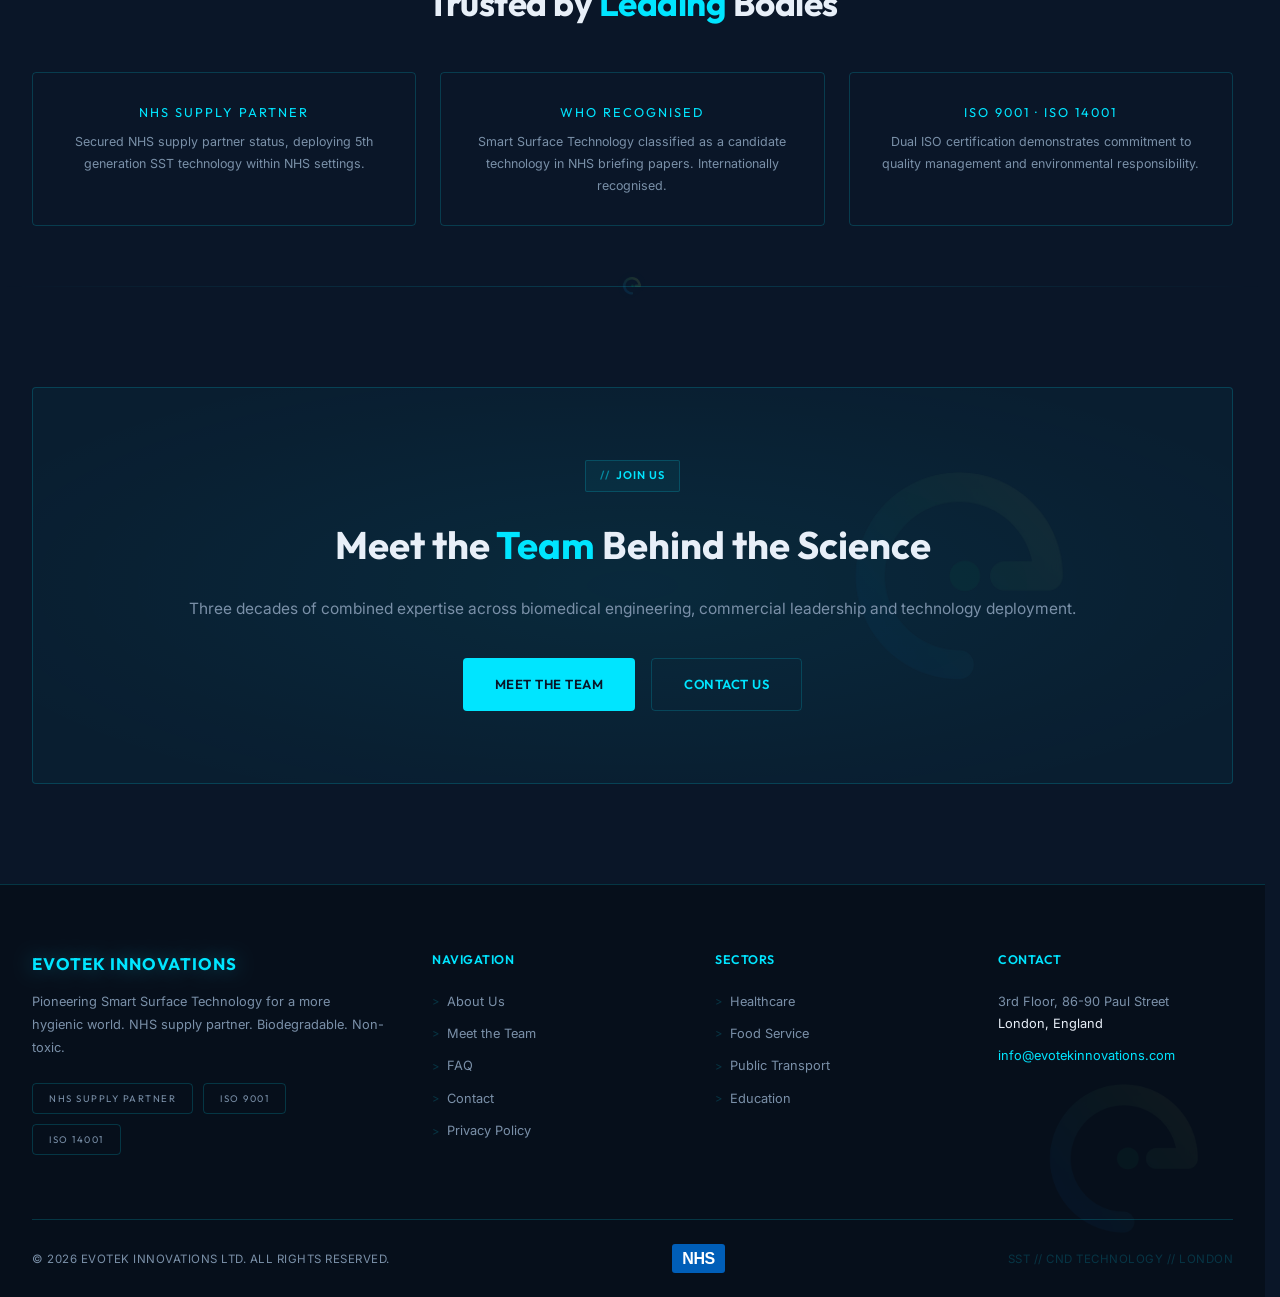
==== commit 6ef112d8: "feat: re-add Team page navigation, remove Paul McWilliam from team page Reverts 09f5642 (which had u" ====
--- a/about.html
+++ b/about.html
@@ -69,6 +69,7 @@
       <a href="why-evotek.html" class="nav-link" data-i18n="nav.why">WHY EVOTEK</a>
       <a href="claims.html" class="nav-link" data-i18n="nav.claims">OUR CLAIMS</a>
       <a href="research.html" class="nav-link">RESEARCH</a>
+      <a href="team.html" class="nav-link" data-i18n="nav.team">TEAM</a>
       <a href="faq.html" class="nav-link" data-i18n="nav.faq">FAQ</a>
       <a href="contact.html" class="nav-cta" data-i18n="nav.contact">CONTACT US</a>
       <div class="lang-switcher" id="lang-switcher">
@@ -90,6 +91,7 @@
   <a href="why-evotek.html" data-i18n="nav.why">WHY EVOTEK</a>
   <a href="claims.html" data-i18n="nav.claims">OUR CLAIMS</a>
   <a href="research.html">RESEARCH</a>
+  <a href="team.html" data-i18n="nav.team.mob">MEET THE TEAM</a>
   <a href="faq.html" data-i18n="nav.faq">FAQ</a>
   <a href="contact.html" class="nav-cta" data-i18n="nav.contact">CONTACT US</a>
   <div class="lang-switcher" style="margin:16px auto 0;justify-content:center;">
@@ -305,6 +307,24 @@
   </div>
 </section>
 
+<div class="sep"></div>
+
+<!-- CTA -->
+<section class="section">
+  <div class="container">
+    <div class="cta-banner reveal">
+      <div class="logo-watermark cta-logo-watermark"></div>
+      <div class="chip" style="margin:0 auto 20px;" data-i18n="about.cta.chip">JOIN US</div>
+      <h2 data-i18n-html="about.cta.title">Meet the <span style="color:var(--cyan)">Team</span> Behind the Science</h2>
+      <p data-i18n="about.cta.sub">Three decades of combined expertise across biomedical engineering, commercial leadership and technology deployment.</p>
+      <div class="btns">
+        <a href="team.html" class="btn-primary" data-i18n="about.cta.btn1">MEET THE TEAM</a>
+        <a href="contact.html" class="btn-ghost" data-i18n="about.cta.btn2">CONTACT US</a>
+      </div>
+    </div>
+  </div>
+</section>
+
 <!-- FOOTER -->
 <footer style="position:relative;overflow:hidden;">
   <div class="logo-watermark footer-logo-watermark"></div>
@@ -323,6 +343,7 @@
         <div class="footer-heading" data-i18n="foot.nav.h">NAVIGATION</div>
         <ul class="footer-links">
           <li><a href="about.html" data-i18n="foot.nav.1">About Us</a></li>
+          <li><a href="team.html" data-i18n="foot.nav.2">Meet the Team</a></li>
           <li><a href="faq.html" data-i18n="foot.nav.3">FAQ</a></li>
           <li><a href="contact.html" data-i18n="foot.nav.4">Contact</a></li>
           <li><a href="privacy.html">Privacy Policy</a></li>
